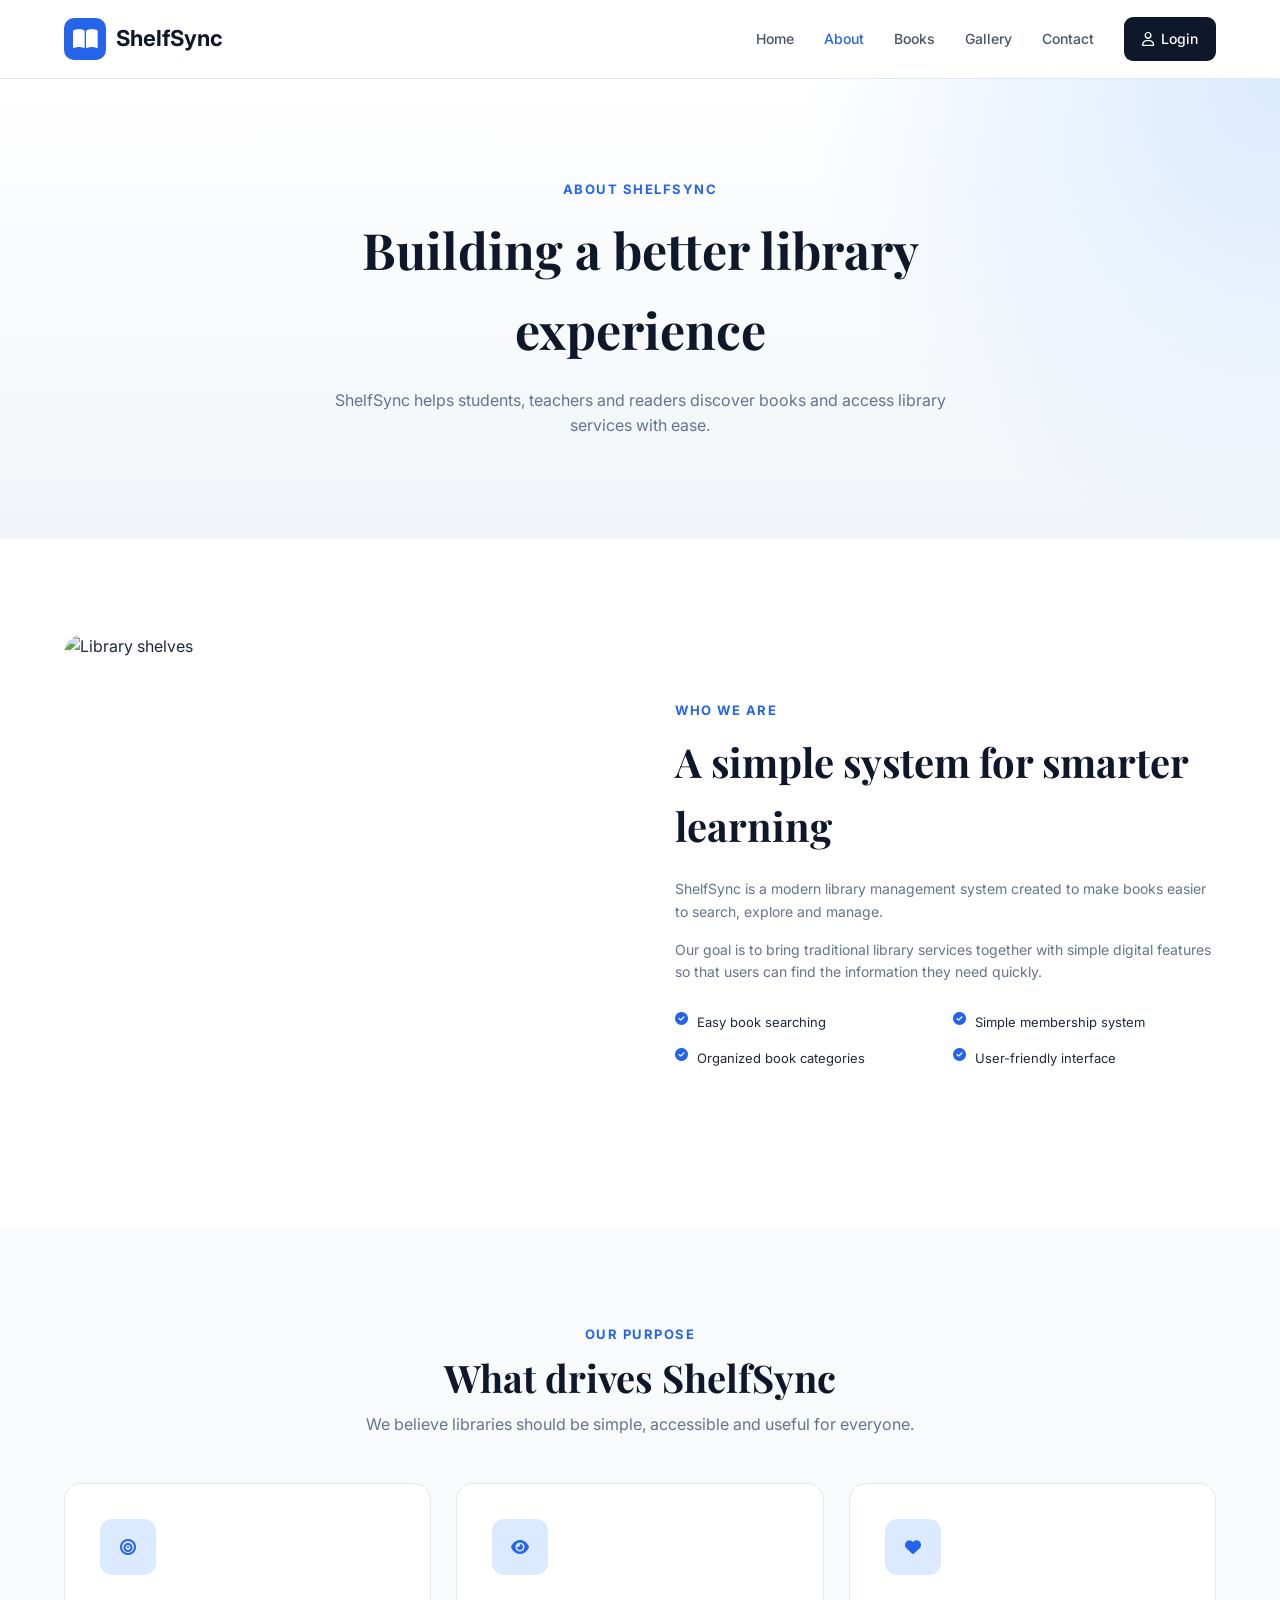
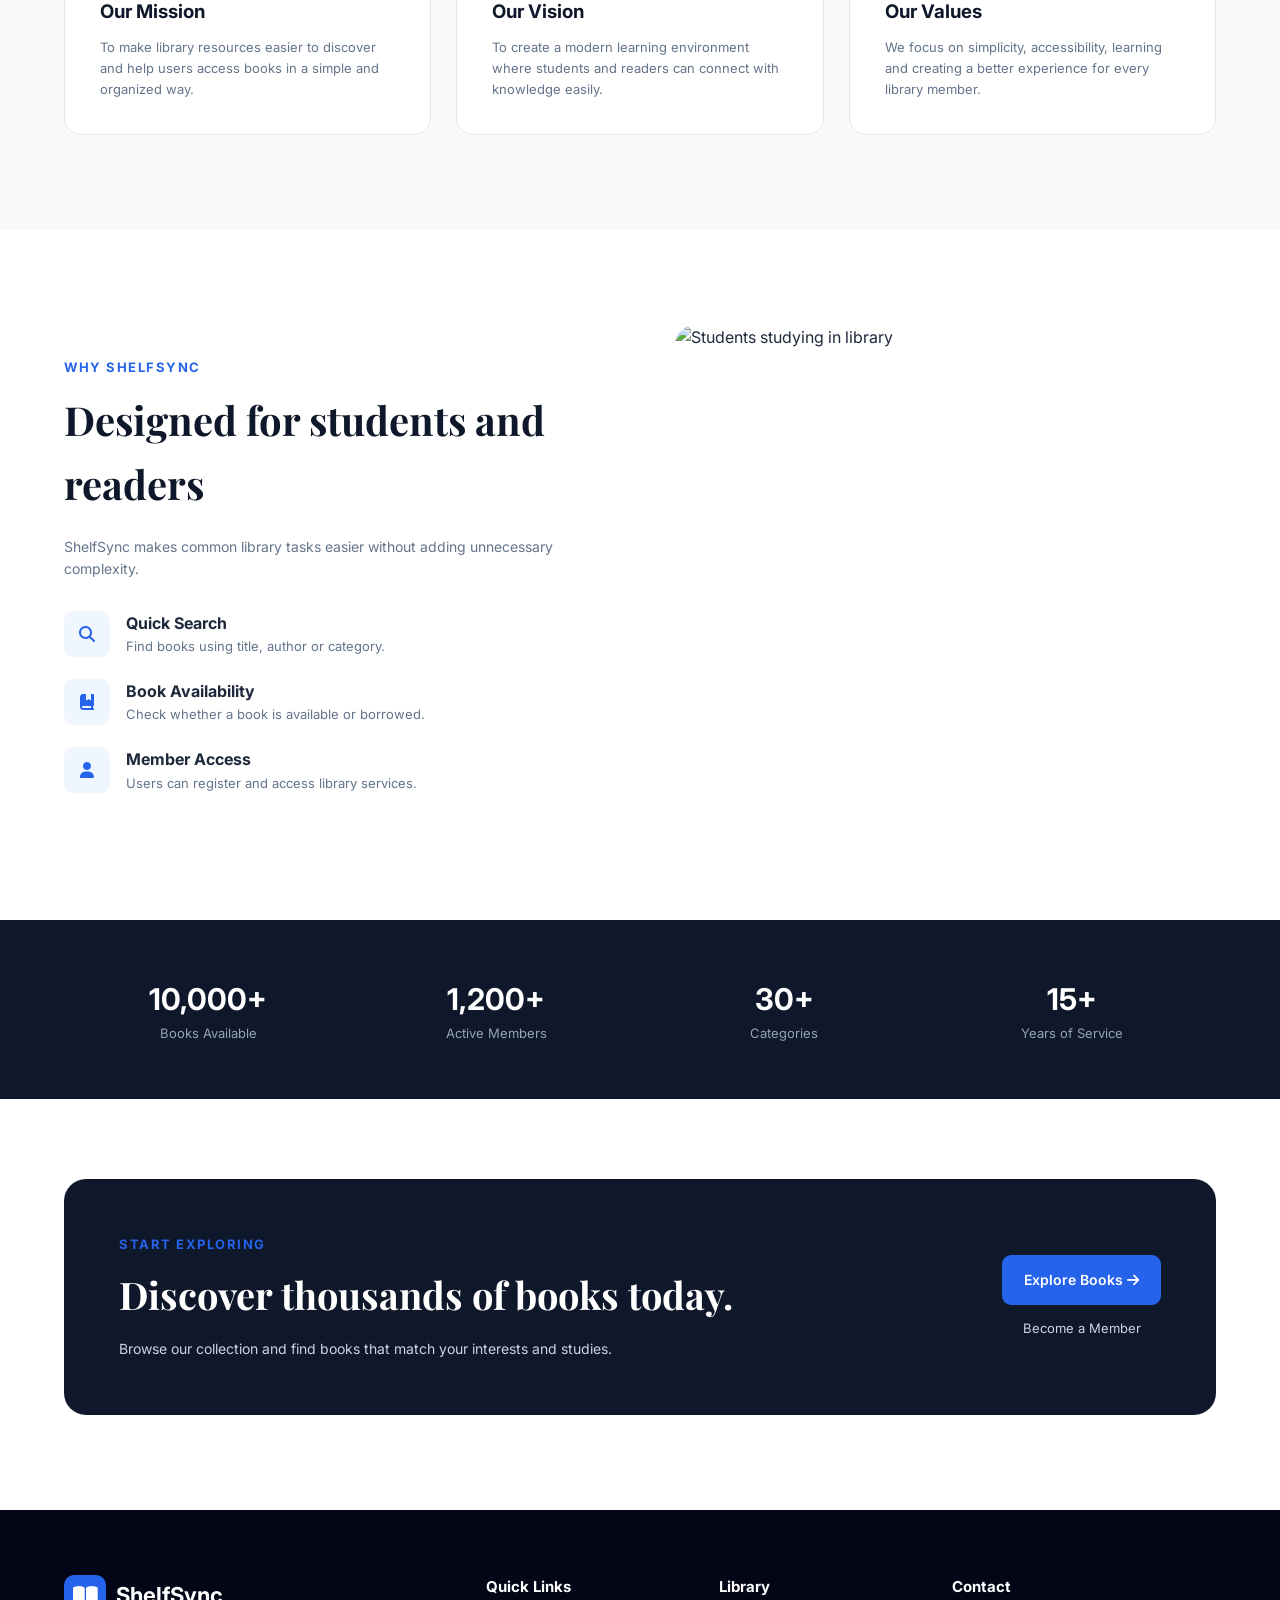
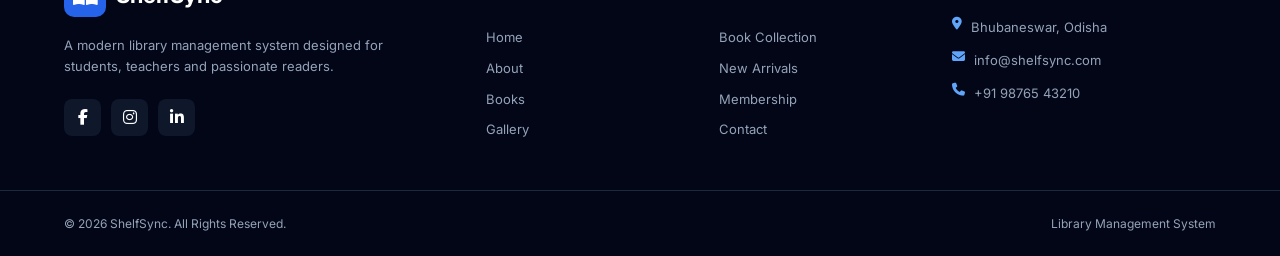
==== assets/html/about.html @ f4a6bcfa "Complete ShelfSync Library Management System" ====
<!DOCTYPE html>
<html lang="en">

<head>
    <meta charset="UTF-8">
    <meta name="viewport" content="width=device-width, initial-scale=1.0">

    <meta name="description"
        content="Learn more about ShelfSync, our mission, library services and how we make reading easier.">

    <title>About | ShelfSync</title>

    <link rel="preconnect" href="https://fonts.googleapis.com">
    <link rel="preconnect" href="https://fonts.gstatic.com" crossorigin>

    <link
        href="https://fonts.googleapis.com/css2?family=Inter:wght@400;500;600;700&family=Playfair+Display:wght@600;700&display=swap"
        rel="stylesheet">

    <link
        rel="stylesheet"
        href="https://cdnjs.cloudflare.com/ajax/libs/font-awesome/6.5.2/css/all.min.css">

    <link rel="stylesheet" href="../css/style.css">
</head>

<body>

    <!-- Navbar -->
    <header class="header">

        <div class="container navbar">

            <a href="index.html" class="logo">

                <div class="logo-icon">
                    <i class="fa-solid fa-book-open"></i>
                </div>

                <span>ShelfSync</span>

            </a>

            <nav class="nav-links" id="navLinks">

                <a href="index.html">Home</a>
                <a href="about.html" class="active">About</a>
                <a href="books.html">Books</a>
                <a href="gallery.html">Gallery</a>
                <a href="contact.html">Contact</a>

                <a href="login.html" class="login-btn">
                    <i class="fa-regular fa-user"></i>
                    Login
                </a>

            </nav>

            <button class="menu-btn" id="menuBtn" aria-label="Open menu">
                <i class="fa-solid fa-bars"></i>
            </button>

        </div>

    </header>


    <main>

        <!-- Page heading -->
        <section class="page-banner">

            <div class="container">

                <p class="small-heading">
                    About ShelfSync
                </p>

                <h1>
                    Building a better library experience
                </h1>

                <p>
                    ShelfSync helps students, teachers and readers
                    discover books and access library services with ease.
                </p>

            </div>

        </section>


        <!-- About -->
        <section class="about-section section">

            <div class="container about-grid">

                <div class="about-image">

                    <img
                        src="https://images.unsplash.com/photo-1521587760476-6c12a4b040da?auto=format&fit=crop&w=1000&q=85"
                        alt="Library shelves">

                </div>


                <div class="about-content">

                    <p class="small-heading">
                        Who We Are
                    </p>

                    <h2>
                        A simple system for smarter learning
                    </h2>

                    <p>
                        ShelfSync is a modern library management system
                        created to make books easier to search, explore
                        and manage.
                    </p>

                    <p>
                        Our goal is to bring traditional library services
                        together with simple digital features so that users
                        can find the information they need quickly.
                    </p>


                    <div class="about-points">

                        <div>
                            <i class="fa-solid fa-circle-check"></i>

                            <span>
                                Easy book searching
                            </span>
                        </div>

                        <div>
                            <i class="fa-solid fa-circle-check"></i>

                            <span>
                                Simple membership system
                            </span>
                        </div>

                        <div>
                            <i class="fa-solid fa-circle-check"></i>

                            <span>
                                Organized book categories
                            </span>
                        </div>

                        <div>
                            <i class="fa-solid fa-circle-check"></i>

                            <span>
                                User-friendly interface
                            </span>
                        </div>

                    </div>

                </div>

            </div>

        </section>


        <!-- Mission and vision -->
        <section class="mission-section section">

            <div class="container">

                <div class="section-heading">

                    <p class="small-heading">
                        Our Purpose
                    </p>

                    <h2>
                        What drives ShelfSync
                    </h2>

                    <p>
                        We believe libraries should be simple,
                        accessible and useful for everyone.
                    </p>

                </div>


                <div class="mission-grid">

                    <div class="mission-card">

                        <div class="mission-icon">
                            <i class="fa-solid fa-bullseye"></i>
                        </div>

                        <h3>Our Mission</h3>

                        <p>
                            To make library resources easier to discover
                            and help users access books in a simple and
                            organized way.
                        </p>

                    </div>


                    <div class="mission-card">

                        <div class="mission-icon">
                            <i class="fa-solid fa-eye"></i>
                        </div>

                        <h3>Our Vision</h3>

                        <p>
                            To create a modern learning environment where
                            students and readers can connect with knowledge
                            easily.
                        </p>

                    </div>


                    <div class="mission-card">

                        <div class="mission-icon">
                            <i class="fa-solid fa-heart"></i>
                        </div>

                        <h3>Our Values</h3>

                        <p>
                            We focus on simplicity, accessibility,
                            learning and creating a better experience
                            for every library member.
                        </p>

                    </div>

                </div>

            </div>

        </section>


        <!-- Features -->
        <section class="about-features section">

            <div class="container about-feature-grid">

                <div class="feature-content">

                    <p class="small-heading">
                        Why ShelfSync
                    </p>

                    <h2>
                        Designed for students and readers
                    </h2>

                    <p>
                        ShelfSync makes common library tasks easier
                        without adding unnecessary complexity.
                    </p>


                    <div class="feature-list">

                        <div class="feature-item">

                            <div>
                                <i class="fa-solid fa-magnifying-glass"></i>
                            </div>

                            <section>

                                <h3>
                                    Quick Search
                                </h3>

                                <p>
                                    Find books using title, author or category.
                                </p>

                            </section>

                        </div>


                        <div class="feature-item">

                            <div>
                                <i class="fa-solid fa-book-bookmark"></i>
                            </div>

                            <section>

                                <h3>
                                    Book Availability
                                </h3>

                                <p>
                                    Check whether a book is available or borrowed.
                                </p>

                            </section>

                        </div>


                        <div class="feature-item">

                            <div>
                                <i class="fa-solid fa-user"></i>
                            </div>

                            <section>

                                <h3>
                                    Member Access
                                </h3>

                                <p>
                                    Users can register and access library services.
                                </p>

                            </section>

                        </div>

                    </div>

                </div>


                <div class="feature-image">

                    <img
                        src="https://images.unsplash.com/photo-1497633762265-9d179a990aa6?auto=format&fit=crop&w=1000&q=85"
                        alt="Students studying in library">

                </div>

            </div>

        </section>


        <!-- Stats -->
        <section class="about-stats">

            <div class="container about-stats-grid">

                <div>
                    <h3>10,000+</h3>
                    <p>Books Available</p>
                </div>

                <div>
                    <h3>1,200+</h3>
                    <p>Active Members</p>
                </div>

                <div>
                    <h3>30+</h3>
                    <p>Categories</p>
                </div>

                <div>
                    <h3>15+</h3>
                    <p>Years of Service</p>
                </div>

            </div>

        </section>


        <!-- CTA -->
        <section class="join-section">

            <div class="container">

                <div class="join-box">

                    <div class="join-content">

                        <p class="small-heading">
                            Start Exploring
                        </p>

                        <h2>
                            Discover thousands of books today.
                        </h2>

                        <p>
                            Browse our collection and find books
                            that match your interests and studies.
                        </p>

                    </div>


                    <div class="join-buttons">

                        <a href="books.html" class="join-btn">
                            Explore Books
                            <i class="fa-solid fa-arrow-right"></i>
                        </a>

                        <a href="login.html" class="join-link">
                            Become a Member
                        </a>

                    </div>

                </div>

            </div>

        </section>

    </main>


    <!-- Footer -->
    <footer class="footer">

        <div class="container footer-grid">

            <div class="footer-about">

                <a href="index.html" class="logo footer-logo">

                    <div class="logo-icon">
                        <i class="fa-solid fa-book-open"></i>
                    </div>

                    <span>ShelfSync</span>

                </a>

                <p>
                    A modern library management system designed
                    for students, teachers and passionate readers.
                </p>

                <div class="social-links">

                    <a href="#" aria-label="Facebook">
                        <i class="fa-brands fa-facebook-f"></i>
                    </a>

                    <a href="#" aria-label="Instagram">
                        <i class="fa-brands fa-instagram"></i>
                    </a>

                    <a href="#" aria-label="LinkedIn">
                        <i class="fa-brands fa-linkedin-in"></i>
                    </a>

                </div>

            </div>


            <div class="footer-links">

                <h3>Quick Links</h3>

                <a href="index.html">Home</a>
                <a href="about.html">About</a>
                <a href="books.html">Books</a>
                <a href="gallery.html">Gallery</a>

            </div>


            <div class="footer-links">

                <h3>Library</h3>

                <a href="books.html">Book Collection</a>
                <a href="books.html">New Arrivals</a>
                <a href="login.html">Membership</a>
                <a href="contact.html">Contact</a>

            </div>


            <div class="footer-contact">

                <h3>Contact</h3>

                <p>
                    <i class="fa-solid fa-location-dot"></i>
                    Bhubaneswar, Odisha
                </p>

                <p>
                    <i class="fa-solid fa-envelope"></i>
                    info@shelfsync.com
                </p>

                <p>
                    <i class="fa-solid fa-phone"></i>
                    +91 98765 43210
                </p>

            </div>

        </div>


        <div class="footer-bottom">

            <div class="container footer-bottom-content">

                <p>
                    © <span id="currentYear"></span>
                    ShelfSync. All Rights Reserved.
                </p>

                <p>
                    Library Management System
                </p>

            </div>

        </div>

    </footer>


    <script src="../js/script.js"></script>

</body>

</html>
---- assets/css/style.css ----
* {
    margin: 0;
    padding: 0;
    box-sizing: border-box;
}

html {
    scroll-behavior: smooth;
}

body {
    font-family: "Inter", sans-serif;
    background: #f8fafc;
    color: #1e293b;
    line-height: 1.6;
}

a {
    text-decoration: none;
    color: inherit;
}

img {
    width: 100%;
    display: block;
}

button,
input,
select,
textarea {
    font-family: inherit;
}

button {
    cursor: pointer;
}

.container {
    width: 90%;
    max-width: 1200px;
    margin: auto;
}

.section {
    padding: 95px 0;
}

.small-heading {
    color: #2563eb;
    font-size: 13px;
    font-weight: 700;
    text-transform: uppercase;
    letter-spacing: 1.5px;
    margin-bottom: 10px;
}


/* Navbar */
.header {
    position: sticky;
    top: 0;
    width: 100%;
    z-index: 1000;
    background: white;
    border-bottom: 1px solid #e2e8f0;
}

.navbar {
    height: 78px;
    display: flex;
    align-items: center;
    justify-content: space-between;
}

.logo {
    display: flex;
    align-items: center;
    gap: 10px;
    font-size: 22px;
    font-weight: 700;
    color: #0f172a;
}

.logo-icon {
    width: 42px;
    height: 42px;
    display: flex;
    align-items: center;
    justify-content: center;
    background: #2563eb;
    color: white;
    border-radius: 10px;
}

.nav-links {
    display: flex;
    align-items: center;
    gap: 30px;
}

.nav-links a {
    font-size: 14px;
    font-weight: 500;
    color: #475569;
    position: relative;
    transition: 0.3s;
}

.nav-links a:not(.login-btn)::after {
    content: "";
    position: absolute;
    left: 0;
    bottom: -7px;
    width: 0;
    height: 2px;
    background: #2563eb;
    transition: 0.3s;
}

.nav-links a:hover,
.nav-links .active {
    color: #2563eb;
}

.nav-links a:hover::after,
.nav-links .active::after {
    width: 100%;
}

.login-btn {
    background: #0f172a;
    color: white !important;
    padding: 11px 18px;
    border-radius: 9px;
    display: flex;
    align-items: center;
    gap: 7px;
}

.login-btn:hover {
    background: #2563eb;
}

.menu-btn {
    border: none;
    background: none;
    font-size: 24px;
    color: #0f172a;
    display: none;
}


/* Home */
.hero {
    min-height: 680px;
    display: flex;
    align-items: center;
    padding: 80px 0 110px;
    background:
        radial-gradient(circle at top right, #dbeafe 0%, transparent 35%),
        linear-gradient(180deg, #ffffff, #f8fafc);
}

.hero-content {
    display: grid;
    grid-template-columns: 1.05fr 0.95fr;
    align-items: center;
    gap: 80px;
}

.hero-label {
    display: inline-flex;
    align-items: center;
    gap: 9px;
    padding: 8px 13px;
    margin-bottom: 22px;
    border-radius: 50px;
    background: #eff6ff;
    color: #1d4ed8;
    font-size: 13px;
    font-weight: 600;
}

.hero-label span {
    width: 8px;
    height: 8px;
    background: #2563eb;
    border-radius: 50%;
}

.hero-text h1 {
    font-family: "Playfair Display", serif;
    font-size: 59px;
    line-height: 1.08;
    color: #0f172a;
    margin-bottom: 24px;
}

.hero-text h1 span {
    display: block;
    color: #2563eb;
}

.hero-description {
    max-width: 570px;
    font-size: 16px;
    color: #64748b;
    margin-bottom: 32px;
}

.hero-buttons {
    display: flex;
    gap: 14px;
    margin-bottom: 42px;
}

.primary-btn,
.secondary-btn {
    display: inline-flex;
    align-items: center;
    justify-content: center;
    gap: 9px;
    padding: 14px 23px;
    border-radius: 9px;
    font-size: 14px;
    font-weight: 600;
    transition: 0.3s;
}

.primary-btn {
    background: #2563eb;
    color: white;
}

.primary-btn:hover {
    background: #1d4ed8;
    transform: translateY(-2px);
}

.secondary-btn {
    background: white;
    border: 1px solid #cbd5e1;
    color: #334155;
}

.secondary-btn:hover {
    color: #2563eb;
    border-color: #2563eb;
}

.hero-info {
    display: flex;
    gap: 35px;
}

.hero-info div {
    display: flex;
    flex-direction: column;
}

.hero-info strong {
    color: #0f172a;
    font-size: 20px;
}

.hero-info span {
    color: #94a3b8;
    font-size: 12px;
}

.hero-visual {
    position: relative;
}

.hero-image {
    border-radius: 24px;
    overflow: hidden;
    position: relative;
    box-shadow: 0 30px 60px rgba(15, 23, 42, 0.18);
}

.hero-image img {
    height: 500px;
    object-fit: cover;
}

.image-overlay {
    position: absolute;
    inset: 0;
    background: linear-gradient(
        to top,
        rgba(15, 23, 42, 0.25),
        transparent
    );
}

.floating-card {
    position: absolute;
    background: white;
    padding: 14px 18px;
    border-radius: 13px;
    box-shadow: 0 12px 30px rgba(15, 23, 42, 0.15);
    display: flex;
    align-items: center;
    gap: 12px;
    animation: floatCard 4s ease-in-out infinite;
}

.floating-card strong {
    display: block;
    color: #0f172a;
    font-size: 13px;
}

.floating-card span {
    color: #64748b;
    font-size: 11px;
}

.floating-icon {
    width: 39px;
    height: 39px;
    border-radius: 9px;
    display: flex;
    align-items: center;
    justify-content: center;
    background: #dbeafe;
    color: #2563eb;
}

.card-one {
    left: -45px;
    bottom: 48px;
}

.card-two {
    right: -35px;
    top: 55px;
}

.card-two > i {
    font-size: 28px;
    color: #22c55e;
}

@keyframes floatCard {
    0%,
    100% {
        transform: translateY(0);
    }

    50% {
        transform: translateY(-8px);
    }
}


/* Home search */
.search-section {
    margin-top: -50px;
    position: relative;
    z-index: 10;
}

.search-box {
    background: white;
    border: 1px solid #e2e8f0;
    border-radius: 17px;
    padding: 27px 30px;
    display: flex;
    justify-content: space-between;
    align-items: center;
    gap: 30px;
    box-shadow: 0 16px 40px rgba(15, 23, 42, 0.08);
}

.search-text {
    display: flex;
    align-items: center;
    gap: 15px;
}

.search-icon-box {
    width: 49px;
    height: 49px;
    border-radius: 11px;
    background: #eff6ff;
    color: #2563eb;
    display: flex;
    align-items: center;
    justify-content: center;
}

.search-text h2 {
    font-size: 18px;
    color: #0f172a;
}

.search-text p {
    color: #94a3b8;
    font-size: 13px;
}

.search-bar {
    width: 48%;
    height: 50px;
    display: flex;
    border: 1px solid #cbd5e1;
    border-radius: 9px;
    overflow: hidden;
}

.search-bar input {
    flex: 1;
    border: none;
    outline: none;
    padding: 0 16px;
}

.search-bar button {
    border: none;
    padding: 0 24px;
    background: #2563eb;
    color: white;
    font-weight: 600;
}

.search-bar button:hover {
    background: #1d4ed8;
}


/* Common headings */
.section-top {
    display: flex;
    justify-content: space-between;
    align-items: end;
    gap: 30px;
    margin-bottom: 45px;
}

.section-top h2,
.section-heading h2 {
    font-family: "Playfair Display", serif;
    font-size: 38px;
    color: #0f172a;
    line-height: 1.2;
}

.section-description {
    max-width: 450px;
    color: #64748b;
    font-size: 14px;
}

.section-heading {
    text-align: center;
    max-width: 650px;
    margin: 0 auto 45px;
}

.section-heading > p:last-child {
    color: #64748b;
    margin-top: 12px;
}

.section-link {
    color: #2563eb;
    font-size: 14px;
    font-weight: 600;
}


/* Categories */
.categories {
    background: white;
}

.category-grid {
    display: grid;
    grid-template-columns: repeat(4, 1fr);
    gap: 22px;
}

.category-card {
    background: #f8fafc;
    border: 1px solid #e2e8f0;
    border-radius: 16px;
    padding: 28px;
    transition: 0.3s;
}

.category-card:hover {
    transform: translateY(-7px);
    background: white;
    border-color: #bfdbfe;
}

.category-icon {
    width: 51px;
    height: 51px;
    border-radius: 11px;
    background: #dbeafe;
    color: #2563eb;
    display: flex;
    align-items: center;
    justify-content: center;
    font-size: 20px;
    margin-bottom: 21px;
}

.category-count {
    font-size: 11px;
    color: #94a3b8;
    text-transform: uppercase;
}

.category-card h3 {
    color: #0f172a;
    margin: 8px 0 10px;
}

.category-card p {
    color: #64748b;
    font-size: 13px;
    margin-bottom: 21px;
}

.category-card a {
    color: #2563eb;
    font-size: 13px;
    font-weight: 600;
}


/* Featured books */
.featured-books {
    background: #f8fafc;
}

.book-grid {
    display: grid;
    grid-template-columns: repeat(4, 1fr);
    gap: 24px;
}

.book-card {
    background: white;
    border-radius: 16px;
    overflow: hidden;
    border: 1px solid #e2e8f0;
    transition: 0.3s;
}

.book-card:hover {
    transform: translateY(-7px);
}

.book-image {
    height: 285px;
    position: relative;
    overflow: hidden;
}

.book-image img {
    height: 100%;
    object-fit: cover;
}

.available,
.borrowed {
    position: absolute;
    top: 14px;
    right: 14px;
    padding: 6px 11px;
    border-radius: 50px;
    font-size: 10px;
    font-weight: 700;
}

.available {
    background: #dcfce7;
    color: #15803d;
}

.borrowed {
    background: #fee2e2;
    color: #b91c1c;
}

.book-details {
    padding: 21px;
}

.book-top {
    display: flex;
    justify-content: space-between;
    margin-bottom: 9px;
}

.book-top > span {
    color: #2563eb;
    font-size: 11px;
    font-weight: 700;
}

.book-top div {
    color: #64748b;
    font-size: 12px;
}

.book-top i {
    color: #f59e0b;
}

.book-details h3 {
    color: #0f172a;
    font-size: 17px;
    margin-bottom: 5px;
}

.author {
    color: #94a3b8;
    font-size: 12px;
    margin-bottom: 17px;
}

.book-details a {
    color: #2563eb;
    font-size: 13px;
    font-weight: 600;
}


/* Services */
.services {
    background: white;
}

.service-grid {
    display: grid;
    grid-template-columns: repeat(3, 1fr);
    gap: 25px;
}

.service-card {
    position: relative;
    background: #f8fafc;
    border: 1px solid #e2e8f0;
    border-radius: 17px;
    padding: 35px 30px;
    transition: 0.3s;
}

.service-card:hover {
    transform: translateY(-6px);
}

.service-number {
    position: absolute;
    right: 24px;
    top: 22px;
    font-size: 36px;
    font-weight: 700;
    color: #e2e8f0;
}

.service-icon {
    width: 55px;
    height: 55px;
    background: #dbeafe;
    color: #2563eb;
    border-radius: 12px;
    display: flex;
    align-items: center;
    justify-content: center;
    font-size: 21px;
    margin-bottom: 22px;
}

.service-card h3 {
    color: #0f172a;
    margin-bottom: 10px;
}

.service-card p {
    color: #64748b;
    font-size: 13px;
}


/* Page banner */
.page-banner {
    background:
        radial-gradient(circle at top right, #dbeafe, transparent 35%),
        linear-gradient(180deg, #ffffff, #f1f5f9);
    padding: 100px 0;
    text-align: center;
}

.page-banner .container {
    max-width: 800px;
}

.page-banner h1 {
    font-family: "Playfair Display", serif;
    font-size: 50px;
    color: #0f172a;
    margin-bottom: 18px;
}

.page-banner .container > p:last-child {
    max-width: 650px;
    margin: auto;
    color: #64748b;
}


/* About */
.about-section {
    background: white;
}

.about-grid,
.about-feature-grid {
    display: grid;
    grid-template-columns: 1fr 1fr;
    gap: 70px;
    align-items: center;
}

.about-image img,
.feature-image img {
    height: 500px;
    object-fit: cover;
    border-radius: 20px;
}

.about-content h2,
.feature-content h2 {
    font-family: "Playfair Display", serif;
    font-size: 40px;
    color: #0f172a;
    margin-bottom: 20px;
}

.about-content > p:not(.small-heading),
.feature-content > p:not(.small-heading) {
    color: #64748b;
    font-size: 14px;
    margin-bottom: 16px;
}

.about-points {
    display: grid;
    grid-template-columns: repeat(2, 1fr);
    gap: 15px;
    margin-top: 28px;
}

.about-points div {
    display: flex;
    gap: 9px;
    font-size: 13px;
}

.about-points i {
    color: #2563eb;
}

.mission-section {
    background: #f8fafc;
}

.mission-grid {
    display: grid;
    grid-template-columns: repeat(3, 1fr);
    gap: 25px;
}

.mission-card {
    background: white;
    padding: 35px;
    border: 1px solid #e2e8f0;
    border-radius: 17px;
}

.mission-icon {
    width: 56px;
    height: 56px;
    background: #dbeafe;
    color: #2563eb;
    display: flex;
    align-items: center;
    justify-content: center;
    border-radius: 12px;
    margin-bottom: 22px;
}

.mission-card h3 {
    color: #0f172a;
    margin-bottom: 10px;
}

.mission-card p {
    color: #64748b;
    font-size: 13px;
}

.about-features {
    background: white;
}

.feature-list {
    display: flex;
    flex-direction: column;
    gap: 22px;
    margin-top: 30px;
}

.feature-item {
    display: flex;
    gap: 16px;
}

.feature-item > div {
    min-width: 46px;
    height: 46px;
    background: #eff6ff;
    color: #2563eb;
    display: flex;
    align-items: center;
    justify-content: center;
    border-radius: 10px;
}

.feature-item h3 {
    font-size: 16px;
}

.feature-item p {
    color: #64748b;
    font-size: 13px;
}

.about-stats {
    background: #0f172a;
    padding: 55px 0;
}

.about-stats-grid {
    display: grid;
    grid-template-columns: repeat(4, 1fr);
}

.about-stats-grid div {
    text-align: center;
}

.about-stats h3 {
    color: white;
    font-size: 30px;
}

.about-stats p {
    color: #94a3b8;
    font-size: 13px;
}


/* Books page */
.books-search {
    background: white;
    padding: 45px 0;
}

.books-search-box {
    max-width: 950px;
    margin: auto;
    padding: 18px;
    background: #f8fafc;
    border: 1px solid #e2e8f0;
    border-radius: 15px;
    display: grid;
    grid-template-columns: 1fr 220px 120px;
    gap: 12px;
}

.books-search-input {
    height: 50px;
    background: white;
    border: 1px solid #cbd5e1;
    border-radius: 9px;
    display: flex;
    align-items: center;
    padding: 0 16px;
}

.books-search-input i {
    margin-right: 10px;
    color: #94a3b8;
}

.books-search-input input {
    width: 100%;
    border: none;
    outline: none;
}

.books-search-box select {
    border: 1px solid #cbd5e1;
    border-radius: 9px;
    padding: 0 14px;
    background: white;
}

.books-search-box > button {
    border: none;
    background: #2563eb;
    color: white;
    border-radius: 9px;
}

.book-collection {
    background: #f8fafc;
}

.book-filter {
    display: flex;
    flex-wrap: wrap;
    gap: 10px;
    margin-bottom: 35px;
}

.filter-btn {
    border: 1px solid #cbd5e1;
    background: white;
    padding: 9px 17px;
    border-radius: 50px;
}

.filter-btn:hover,
.filter-btn.active {
    background: #2563eb;
    color: white;
}

.library-book-grid {
    display: grid;
    grid-template-columns: repeat(4, 1fr);
    gap: 24px;
}

.library-book-card {
    background: white;
    border: 1px solid #e2e8f0;
    border-radius: 16px;
    overflow: hidden;
}

.library-book-image {
    height: 270px;
    position: relative;
}

.library-book-image img {
    height: 100%;
    object-fit: cover;
}

.library-book-info {
    padding: 21px;
}

.book-category {
    color: #2563eb;
    font-size: 11px;
    font-weight: 700;
}

.library-book-info h3 {
    margin: 7px 0;
}

.library-author {
    color: #94a3b8;
    font-size: 12px;
}

.book-meta {
    display: flex;
    justify-content: space-between;
    margin: 15px 0;
}

.book-meta span {
    font-size: 11px;
    color: #64748b;
}

.borrow-btn {
    width: 100%;
    padding: 11px;
    border: none;
    border-radius: 8px;
    background: #0f172a;
    color: white;
}

.borrow-btn:hover {
    background: #2563eb;
}

.unavailable-btn {
    background: #e2e8f0;
    color: #94a3b8;
}

.no-books {
    display: none;
    text-align: center;
    padding: 60px;
}


/* Library services */
.library-services {
    background: white;
}

.library-service-grid {
    display: grid;
    grid-template-columns: repeat(4, 1fr);
    gap: 22px;
}

.library-service-card {
    background: #f8fafc;
    border: 1px solid #e2e8f0;
    padding: 30px 25px;
    border-radius: 16px;
}

.library-service-card > div {
    width: 50px;
    height: 50px;
    background: #dbeafe;
    color: #2563eb;
    display: flex;
    align-items: center;
    justify-content: center;
    border-radius: 11px;
    margin-bottom: 18px;
}

.library-service-card p {
    color: #64748b;
    font-size: 13px;
}


/* Gallery */
.gallery-intro {
    background: white;
}

.gallery-intro-grid {
    display: grid;
    grid-template-columns: 1fr 1fr;
    gap: 60px;
    align-items: center;
}

.gallery-intro-content h2 {
    font-family: "Playfair Display", serif;
    font-size: 40px;
    margin-bottom: 20px;
}

.gallery-intro-content > p:not(.small-heading) {
    color: #64748b;
    font-size: 14px;
    margin-bottom: 16px;
}

.gallery-intro-image {
    position: relative;
    overflow: hidden;
    border-radius: 20px;
    box-shadow: 0 18px 40px rgba(15, 23, 42, 0.12);
}

.gallery-intro-image img {
    width: 100%;
    height: 420px;
    object-fit: cover;
    object-position: center;
}

.gallery-image-label {
    position: absolute;
    left: 20px;
    bottom: 20px;
    background: rgba(255, 255, 255, 0.94);
    padding: 14px 16px;
    border-radius: 12px;
    display: flex;
    align-items: center;
    gap: 12px;
    box-shadow: 0 8px 25px rgba(15, 23, 42, 0.12);
}

.gallery-image-label > i {
    color: #2563eb;
    font-size: 20px;
}

.gallery-image-label strong {
    display: block;
    color: #0f172a;
    font-size: 13px;
}

.gallery-image-label span {
    color: #64748b;
    font-size: 11px;
}

.gallery-section {
    background: #f8fafc;
}

.gallery-filter {
    display: flex;
    justify-content: center;
    flex-wrap: wrap;
    gap: 10px;
    margin-bottom: 35px;
}

.gallery-filter-btn {
    border: 1px solid #cbd5e1;
    background: white;
    color: #475569;
    padding: 9px 18px;
    border-radius: 50px;
    font-size: 13px;
    font-weight: 600;
    transition: 0.3s;
}

.gallery-filter-btn.active,
.gallery-filter-btn:hover {
    background: #2563eb;
    border-color: #2563eb;
    color: white;
}

.gallery-grid {
    display: grid;
    grid-template-columns: repeat(3, 1fr);
    gap: 22px;
}

.gallery-item,
.gallery-item.large {
    position: relative;
    height: 270px;
    grid-column: span 1;
    overflow: hidden;
    border-radius: 16px;
    background: #e2e8f0;
    box-shadow: 0 8px 24px rgba(15, 23, 42, 0.08);
}

.gallery-item img {
    width: 100%;
    height: 100%;
    object-fit: cover;
    object-position: center;
    transition: transform 0.4s ease;
}

.gallery-item:hover img {
    transform: scale(1.05);
}

.gallery-item::after {
    content: "";
    position: absolute;
    inset: 0;
    background: linear-gradient(
        to top,
        rgba(15, 23, 42, 0.72) 0%,
        rgba(15, 23, 42, 0.12) 50%,
        transparent 75%
    );
    pointer-events: none;
}

.gallery-item figcaption {
    position: absolute;
    left: 20px;
    right: 20px;
    bottom: 18px;
    z-index: 2;
    color: white;
    background: transparent;
    padding: 0;
}

.gallery-item figcaption span {
    display: block;
    font-size: 10px;
    font-weight: 700;
    text-transform: uppercase;
    letter-spacing: 1px;
    margin-bottom: 4px;
    color: #dbeafe;
}

.gallery-item figcaption h3 {
    font-size: 18px;
    line-height: 1.25;
}

.highlight-grid {
    display: grid;
    grid-template-columns: repeat(4, 1fr);
    gap: 22px;
}

.highlight-card {
    background: #f8fafc;
    border: 1px solid #e2e8f0;
    border-radius: 16px;
    padding: 30px 25px;
}

.highlight-icon {
    width: 50px;
    height: 50px;
    background: #dbeafe;
    color: #2563eb;
    display: flex;
    align-items: center;
    justify-content: center;
    border-radius: 11px;
    margin-bottom: 18px;
}

.highlight-card p {
    color: #64748b;
    font-size: 13px;
}


/* Login */
.account-section {
    background: #f8fafc;
}

.account-wrapper {
    display: grid;
    grid-template-columns: 1fr 1fr;
    gap: 70px;
    align-items: center;
}

.account-info h2 {
    font-family: "Playfair Display", serif;
    font-size: 40px;
    margin-bottom: 18px;
}

.account-info > p:not(.small-heading) {
    color: #64748b;
    font-size: 14px;
}

.account-benefits {
    margin-top: 28px;
    display: flex;
    flex-direction: column;
    gap: 14px;
}

.account-benefits div {
    display: flex;
    gap: 10px;
    align-items: center;
}

.account-benefits i {
    color: #2563eb;
}

.form-card {
    background: white;
    border: 1px solid #e2e8f0;
    border-radius: 18px;
    padding: 30px;
}

.form-tabs {
    display: grid;
    grid-template-columns: 1fr 1fr;
    background: #f1f5f9;
    padding: 5px;
    border-radius: 9px;
    margin-bottom: 30px;
}

.tab-btn {
    border: none;
    background: transparent;
    padding: 11px;
}

.tab-btn.active {
    background: white;
    color: #2563eb;
    border-radius: 7px;
}

.account-form h3 {
    font-size: 24px;
}

.account-form > p {
    color: #64748b;
    font-size: 13px;
    margin-bottom: 25px;
}

.form-group {
    margin-bottom: 18px;
}

.form-group label {
    display: block;
    margin-bottom: 7px;
    font-size: 13px;
    font-weight: 600;
}

.form-group input,
.form-group textarea {
    width: 100%;
    border: 1px solid #cbd5e1;
    border-radius: 8px;
    padding: 12px 14px;
    outline: none;
}

.form-group input {
    height: 48px;
}

.form-group input:focus,
.form-group textarea:focus {
    border-color: #2563eb;
}

.error-message {
    display: block;
    color: #dc2626;
    font-size: 11px;
    margin-top: 5px;
    min-height: 16px;
}

.form-submit-btn {
    width: 100%;
    border: none;
    background: #2563eb;
    color: white;
    padding: 13px;
    border-radius: 8px;
    font-weight: 600;
}

.form-submit-btn:hover {
    background: #1d4ed8;
}

.hidden-form {
    display: none;
}


/* Contact */
.contact-section {
    background: white;
}

.contact-grid {
    display: grid;
    grid-template-columns: 1fr 1fr;
    gap: 70px;
    align-items: start;
}

.contact-info-box h2,
.contact-form-box h2 {
    font-family: "Playfair Display", serif;
    font-size: 36px;
    color: #0f172a;
    margin-bottom: 15px;
}

.contact-text,
.contact-form-box > p {
    color: #64748b;
    font-size: 14px;
    margin-bottom: 30px;
}

.contact-item {
    display: flex;
    gap: 15px;
    align-items: center;
    margin-bottom: 22px;
}

.contact-icon {
    min-width: 46px;
    height: 46px;
    border-radius: 10px;
    background: #dbeafe;
    color: #2563eb;
    display: flex;
    align-items: center;
    justify-content: center;
}

.contact-item h3 {
    font-size: 15px;
    color: #0f172a;
}

.contact-item p {
    color: #64748b;
    font-size: 13px;
}

.contact-form-box {
    background: #f8fafc;
    border: 1px solid #e2e8f0;
    padding: 35px;
    border-radius: 18px;
}

.contact-form-box textarea {
    resize: vertical;
    min-height: 130px;
}

.contact-extra {
    background: #f8fafc;
}

.contact-extra-grid {
    display: grid;
    grid-template-columns: repeat(3, 1fr);
    gap: 24px;
}

.contact-extra-card {
    background: white;
    border: 1px solid #e2e8f0;
    border-radius: 16px;
    padding: 30px;
    text-align: center;
}

.contact-extra-card i {
    font-size: 24px;
    color: #2563eb;
    margin-bottom: 15px;
}

.contact-extra-card h3 {
    color: #0f172a;
    margin-bottom: 6px;
}

.contact-extra-card p {
    color: #64748b;
    font-size: 13px;
}


/* CTA */
.join-section {
    padding: 80px 0 95px;
    background: white;
}

.join-box {
    background: #0f172a;
    color: white;
    border-radius: 22px;
    padding: 55px;
    display: flex;
    align-items: center;
    justify-content: space-between;
    gap: 40px;
}

.join-content {
    max-width: 650px;
}

.join-content h2 {
    font-family: "Playfair Display", serif;
    font-size: 38px;
    margin-bottom: 12px;
}

.join-content > p:last-child {
    color: #cbd5e1;
    font-size: 14px;
}

.join-buttons {
    display: flex;
    flex-direction: column;
    align-items: center;
    gap: 13px;
}

.join-btn {
    background: #2563eb;
    color: white;
    padding: 14px 22px;
    border-radius: 9px;
    font-size: 14px;
    font-weight: 600;
}

.join-btn:hover {
    background: #3b82f6;
}

.join-link {
    color: #cbd5e1;
    font-size: 13px;
}


/* Footer */
.footer {
    background: #020617;
    color: #94a3b8;
    padding-top: 65px;
}

.footer-grid {
    display: grid;
    grid-template-columns: 2fr 1fr 1fr 1.4fr;
    gap: 45px;
    padding-bottom: 50px;
}

.footer-logo {
    color: white;
    margin-bottom: 18px;
}

.footer-about p {
    max-width: 320px;
    font-size: 13px;
}

.social-links {
    display: flex;
    gap: 10px;
    margin-top: 22px;
}

.social-links a {
    width: 37px;
    height: 37px;
    background: #0f172a;
    color: white;
    border-radius: 8px;
    display: flex;
    align-items: center;
    justify-content: center;
}

.social-links a:hover {
    background: #2563eb;
}

.footer h3 {
    color: white;
    font-size: 15px;
    margin-bottom: 18px;
}

.footer-links {
    display: flex;
    flex-direction: column;
    gap: 10px;
}

.footer-links a {
    font-size: 13px;
}

.footer-links a:hover {
    color: white;
}

.footer-contact p {
    display: flex;
    gap: 9px;
    margin-bottom: 12px;
    font-size: 13px;
}

.footer-contact i {
    color: #60a5fa;
}

.footer-bottom {
    border-top: 1px solid #1e293b;
}

.footer-bottom-content {
    min-height: 65px;
    display: flex;
    justify-content: space-between;
    align-items: center;
}

.footer-bottom p {
    font-size: 12px;
}


/* Tablet */
@media (max-width: 1000px) {

    .category-grid,
    .book-grid,
    .library-book-grid,
    .library-service-grid,
    .highlight-grid,
    .gallery-grid {
        grid-template-columns: repeat(2, 1fr);
    }

    .footer-grid {
        grid-template-columns: repeat(2, 1fr);
    }
}


/* Mobile */
@media (max-width: 768px) {

    .section {
        padding: 70px 0;
    }

    .navbar {
        height: 70px;
    }

    .menu-btn {
        display: block;
    }

    .nav-links {
        position: absolute;
        top: 70px;
        left: 0;
        width: 100%;
        background: white;
        flex-direction: column;
        align-items: flex-start;
        gap: 0;
        padding: 15px 5%;
        display: none;
    }

    .nav-links.show {
        display: flex;
    }

    .nav-links a {
        width: 100%;
        padding: 13px 0;
    }

    .nav-links a::after {
        display: none;
    }

    .hero-content,
    .about-grid,
    .about-feature-grid,
    .gallery-intro-grid,
    .account-wrapper,
    .contact-grid {
        grid-template-columns: 1fr;
    }

    .hero-text {
        text-align: center;
    }

    .hero-buttons,
    .hero-info {
        justify-content: center;
    }

    .search-box {
        flex-direction: column;
    }

    .search-bar {
        width: 100%;
    }

    .section-top {
        flex-direction: column;
        align-items: flex-start;
    }

    .service-grid,
    .mission-grid,
    .contact-extra-grid {
        grid-template-columns: 1fr;
    }

    .books-search-box {
        grid-template-columns: 1fr;
    }

    .books-search-box > button {
        height: 50px;
    }

    .gallery-grid {
        grid-template-columns: repeat(2, 1fr);
    }

    .gallery-item,
    .gallery-item.large {
        height: 240px;
        grid-column: span 1;
    }

    .gallery-intro-image img {
        height: 340px;
    }

    .join-box {
        flex-direction: column;
        align-items: flex-start;
    }
}


/* Small mobile */
@media (max-width: 520px) {

    .container {
        width: 92%;
    }

    .hero-text h1 {
        font-size: 37px;
    }

    .hero-buttons {
        flex-direction: column;
    }

    .hero-buttons a {
        width: 100%;
    }

    .hero-image img {
        height: 350px;
    }

    .floating-card {
        position: static;
        margin-top: 12px;
        animation: none;
    }

    .category-grid,
    .book-grid,
    .library-book-grid,
    .library-service-grid,
    .highlight-grid,
    .footer-grid {
        grid-template-columns: 1fr;
    }

    .page-banner {
        padding: 75px 0;
    }

    .page-banner h1 {
        font-size: 37px;
    }

    .gallery-grid {
        grid-template-columns: 1fr;
    }

    .gallery-item,
    .gallery-item.large {
        height: 230px;
        grid-column: span 1;
    }

    .gallery-intro-image img {
        height: 300px;
    }

    .contact-form-box {
        padding: 22px;
    }

    .contact-info-box h2,
    .contact-form-box h2 {
        font-size: 30px;
    }

    .join-box {
        padding: 38px 24px;
    }

    .footer-bottom-content {
        flex-direction: column;
        justify-content: center;
        gap: 5px;
        padding: 15px 0;
        text-align: center;
    }
}

/* Profile */
.profile-hero {
    background:
        radial-gradient(circle at top right, #dbeafe 0%, transparent 32%),
        linear-gradient(180deg, #ffffff, #f8fafc);
    padding: 75px 0;
    border-bottom: 1px solid #e2e8f0;
}

.profile-hero-content {
    display: flex;
    align-items: center;
    justify-content: space-between;
    gap: 35px;
}

.profile-hero-content > div {
    max-width: 760px;
}

.profile-hero h1 {
    font-family: "Playfair Display", serif;
    font-size: 46px;
    line-height: 1.15;
    color: #0f172a;
    margin-bottom: 14px;
}

.profile-hero h1 span {
    color: #2563eb;
}

.profile-hero-content > div > p:last-child {
    color: #64748b;
    font-size: 14px;
    max-width: 650px;
}

.profile-section {
    background: #f8fafc;
}

.profile-layout {
    display: grid;
    grid-template-columns: 300px 1fr;
    gap: 30px;
    align-items: start;
}

.profile-sidebar {
    background: white;
    border: 1px solid #e2e8f0;
    border-radius: 18px;
    padding: 28px;
    position: sticky;
    top: 105px;
}

.profile-user-card {
    text-align: center;
    padding-bottom: 25px;
    border-bottom: 1px solid #e2e8f0;
}

.profile-avatar {
    width: 92px;
    height: 92px;
    margin: 0 auto 17px;
    border-radius: 50%;
    background: #dbeafe;
    color: #2563eb;
    display: flex;
    align-items: center;
    justify-content: center;
    font-size: 34px;
    border: 5px solid #eff6ff;
}

.profile-user-card h2 {
    color: #0f172a;
    font-size: 21px;
    margin-bottom: 4px;
}

.profile-user-card > p {
    color: #94a3b8;
    font-size: 12px;
    word-break: break-word;
}

.member-status {
    display: inline-flex;
    align-items: center;
    gap: 6px;
    margin-top: 14px;
    padding: 7px 11px;
    background: #dcfce7;
    color: #15803d;
    border-radius: 50px;
    font-size: 11px;
    font-weight: 700;
}

.profile-member-info {
    padding: 22px 0;
    display: flex;
    flex-direction: column;
    gap: 16px;
}

.profile-member-info div {
    display: flex;
    justify-content: space-between;
    gap: 12px;
}

.profile-member-info span {
    color: #94a3b8;
    font-size: 12px;
}

.profile-member-info strong {
    color: #334155;
    font-size: 12px;
    text-align: right;
}

.profile-logout-btn {
    width: 100%;
    border: 1px solid #fecaca;
    background: #fff1f2;
    color: #dc2626;
    border-radius: 9px;
    padding: 12px 14px;
    font-weight: 600;
    display: flex;
    align-items: center;
    justify-content: center;
    gap: 8px;
    transition: 0.3s;
}

.profile-logout-btn:hover {
    background: #dc2626;
    color: white;
    border-color: #dc2626;
}

.profile-main {
    display: flex;
    flex-direction: column;
    gap: 25px;
    min-width: 0;
}

.profile-stats {
    display: grid;
    grid-template-columns: repeat(4, 1fr);
    gap: 18px;
}

.profile-stat-card {
    background: white;
    border: 1px solid #e2e8f0;
    border-radius: 15px;
    padding: 22px;
    display: flex;
    align-items: center;
    gap: 14px;
}

.profile-stat-icon {
    min-width: 46px;
    height: 46px;
    border-radius: 11px;
    background: #eff6ff;
    color: #2563eb;
    display: flex;
    align-items: center;
    justify-content: center;
    font-size: 18px;
}

.profile-stat-card span {
    color: #94a3b8;
    font-size: 11px;
}

.profile-stat-card h3 {
    color: #0f172a;
    font-size: 25px;
    margin-top: 2px;
}

.profile-content-card {
    background: white;
    border: 1px solid #e2e8f0;
    border-radius: 18px;
    padding: 28px;
}

.profile-card-heading {
    display: flex;
    align-items: flex-end;
    justify-content: space-between;
    gap: 20px;
    margin-bottom: 24px;
}

.profile-card-heading h2 {
    font-family: "Playfair Display", serif;
    color: #0f172a;
    font-size: 27px;
}

.profile-card-heading a {
    color: #2563eb;
    font-size: 12px;
    font-weight: 600;
}

.borrowed-list {
    display: flex;
    flex-direction: column;
    gap: 12px;
}

.borrowed-book {
    display: grid;
    grid-template-columns: 52px minmax(0, 1fr) 120px 80px;
    gap: 16px;
    align-items: center;
    padding: 17px;
    background: #f8fafc;
    border: 1px solid #e2e8f0;
    border-radius: 13px;
}

.borrowed-book-icon {
    width: 52px;
    height: 52px;
    border-radius: 11px;
    background: #dbeafe;
    color: #2563eb;
    display: flex;
    align-items: center;
    justify-content: center;
}

.borrowed-category {
    color: #2563eb;
    font-size: 10px;
    font-weight: 700;
    text-transform: uppercase;
}

.borrowed-book-info h3 {
    color: #0f172a;
    font-size: 15px;
    margin: 2px 0;
}

.borrowed-book-info p {
    color: #94a3b8;
    font-size: 11px;
}

.borrowed-date {
    display: flex;
    flex-direction: column;
}

.borrowed-date span {
    color: #94a3b8;
    font-size: 10px;
}

.borrowed-date strong {
    color: #334155;
    font-size: 11px;
    margin-top: 2px;
}

.borrow-status {
    justify-self: end;
    padding: 6px 10px;
    border-radius: 50px;
    background: #dcfce7;
    color: #15803d;
    font-size: 10px;
    font-weight: 700;
}

.activity-list {
    display: flex;
    flex-direction: column;
}

.activity-item {
    display: grid;
    grid-template-columns: 43px minmax(0, 1fr) auto;
    align-items: center;
    gap: 14px;
    padding: 16px 0;
    border-bottom: 1px solid #e2e8f0;
}

.activity-item:first-child {
    padding-top: 0;
}

.activity-item:last-child {
    border-bottom: none;
    padding-bottom: 0;
}

.activity-icon {
    width: 43px;
    height: 43px;
    border-radius: 10px;
    background: #eff6ff;
    color: #2563eb;
    display: flex;
    align-items: center;
    justify-content: center;
}

.activity-item h3 {
    color: #0f172a;
    font-size: 13px;
    margin-bottom: 3px;
}

.activity-item p {
    color: #64748b;
    font-size: 11px;
}

.activity-item > span {
    color: #94a3b8;
    font-size: 10px;
    white-space: nowrap;
}

.profile-actions {
    display: grid;
    grid-template-columns: repeat(3, 1fr);
    gap: 16px;
}

.profile-action-card {
    border: 1px solid #e2e8f0;
    border-radius: 14px;
    padding: 20px;
    background: #f8fafc;
    display: flex;
    gap: 13px;
    transition: 0.3s;
}

.profile-action-card:hover {
    background: white;
    border-color: #bfdbfe;
    transform: translateY(-4px);
}

.profile-action-card > i {
    width: 42px;
    height: 42px;
    min-width: 42px;
    border-radius: 10px;
    background: #dbeafe;
    color: #2563eb;
    display: flex;
    align-items: center;
    justify-content: center;
}

.profile-action-card h3 {
    color: #0f172a;
    font-size: 14px;
    margin-bottom: 4px;
}

.profile-action-card p {
    color: #64748b;
    font-size: 11px;
}

@media (max-width: 1100px) {
    .profile-layout {
        grid-template-columns: 260px 1fr;
    }

    .profile-stats {
        grid-template-columns: repeat(2, 1fr);
    }

    .profile-actions {
        grid-template-columns: 1fr;
    }
}

@media (max-width: 850px) {
    .profile-hero-content {
        flex-direction: column;
        align-items: flex-start;
    }

    .profile-layout {
        grid-template-columns: 1fr;
    }

    .profile-sidebar {
        position: static;
    }

    .borrowed-book {
        grid-template-columns: 52px 1fr;
    }

    .borrowed-date,
    .borrow-status {
        justify-self: start;
        grid-column: 2;
    }
}

@media (max-width: 520px) {
    .profile-hero {
        padding: 55px 0;
    }

    .profile-hero h1 {
        font-size: 36px;
    }

    .profile-hero .primary-btn {
        width: 100%;
    }

    .profile-sidebar,
    .profile-content-card {
        padding: 22px;
    }

    .profile-stats {
        grid-template-columns: 1fr;
    }

    .profile-card-heading {
        align-items: flex-start;
        flex-direction: column;
    }

    .borrowed-book {
        grid-template-columns: 1fr;
        text-align: left;
    }

    .borrowed-book-icon,
    .borrowed-date,
    .borrow-status {
        grid-column: 1;
    }

    .activity-item {
        grid-template-columns: 43px 1fr;
    }

    .activity-item > span {
        grid-column: 2;
    }
}
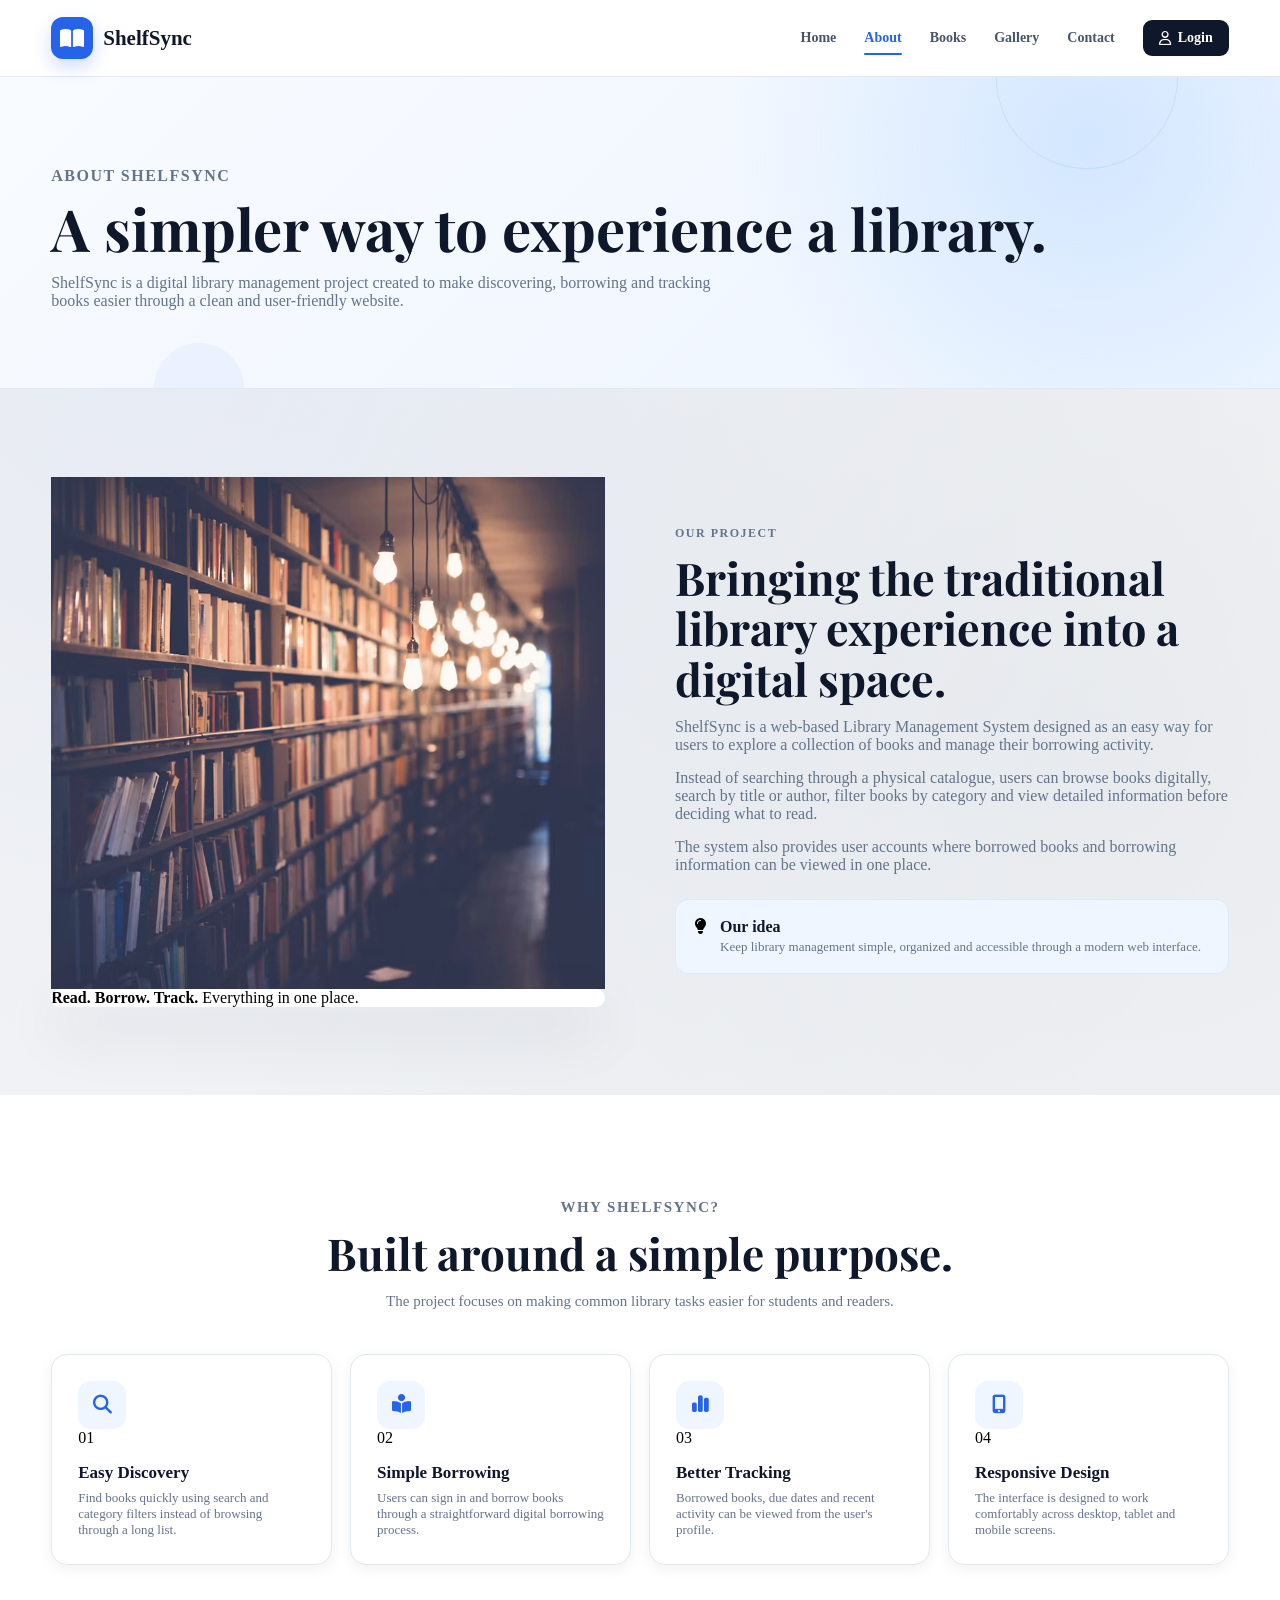
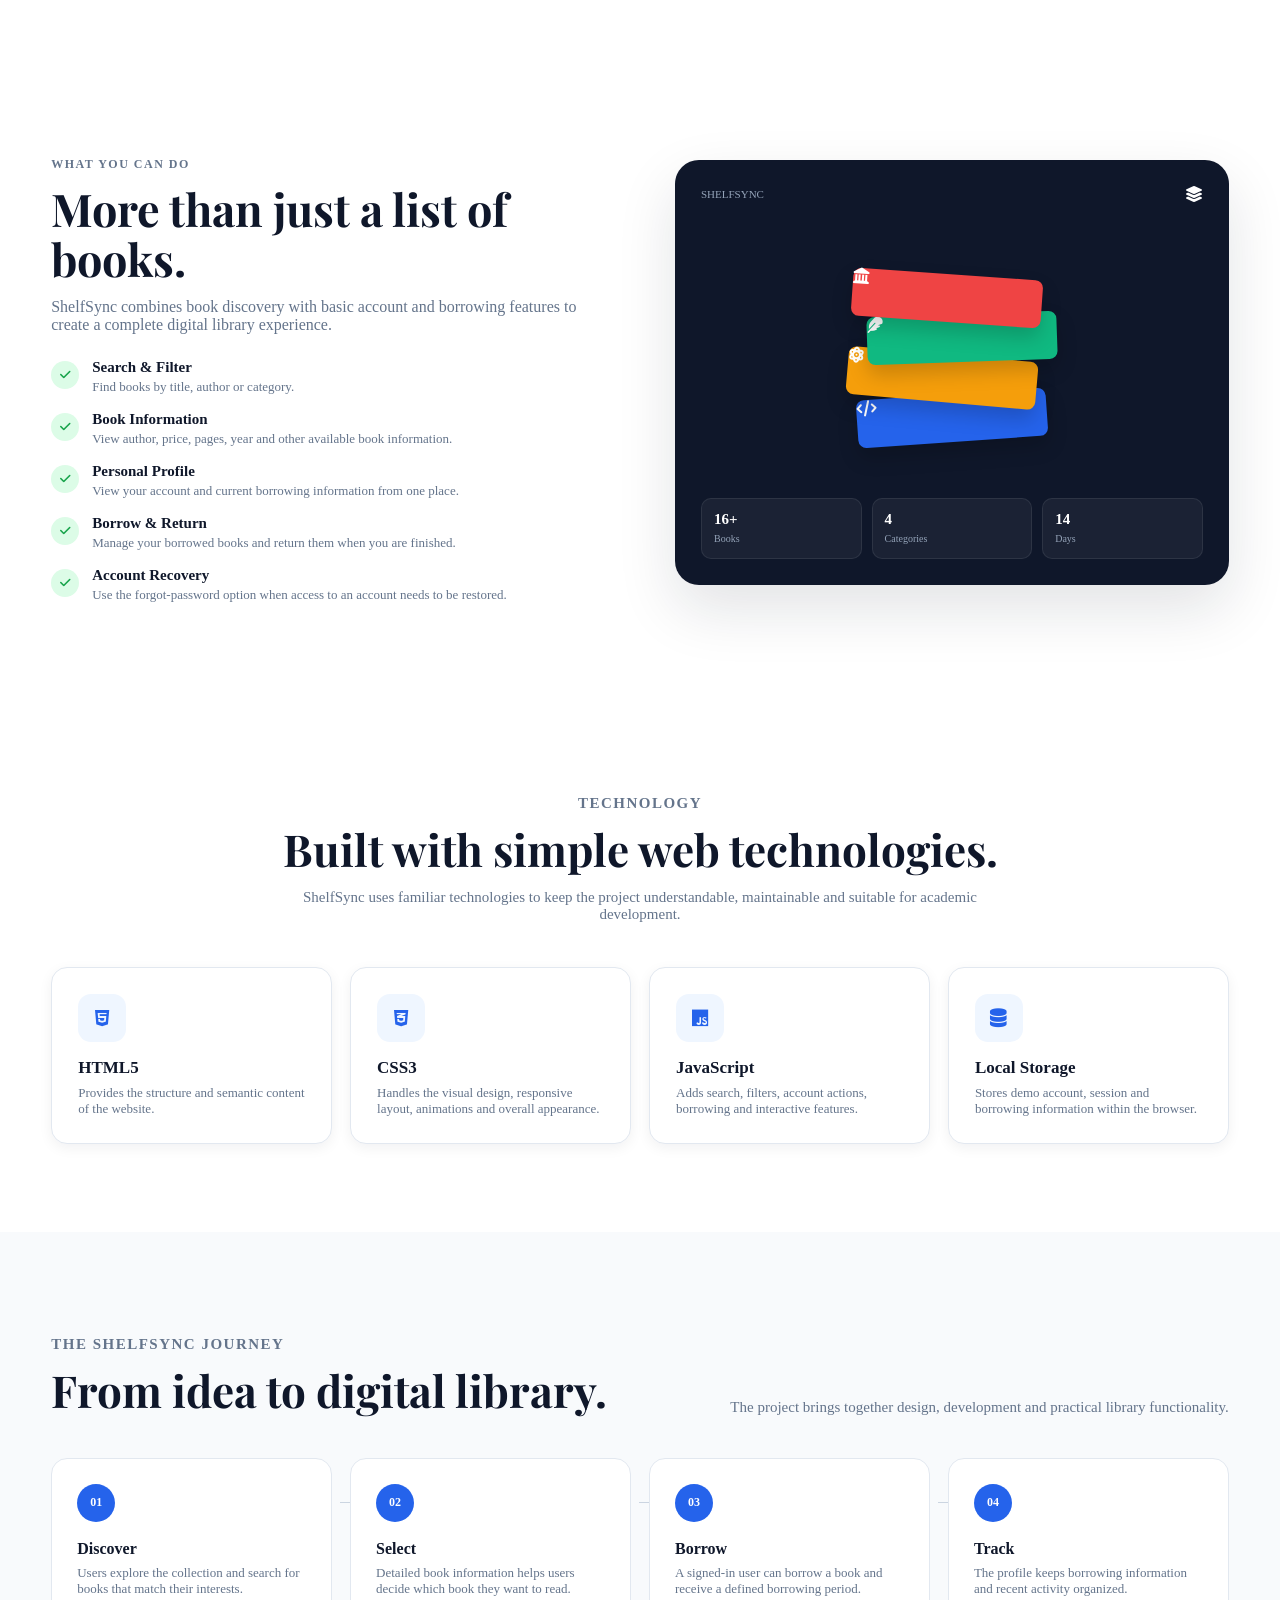
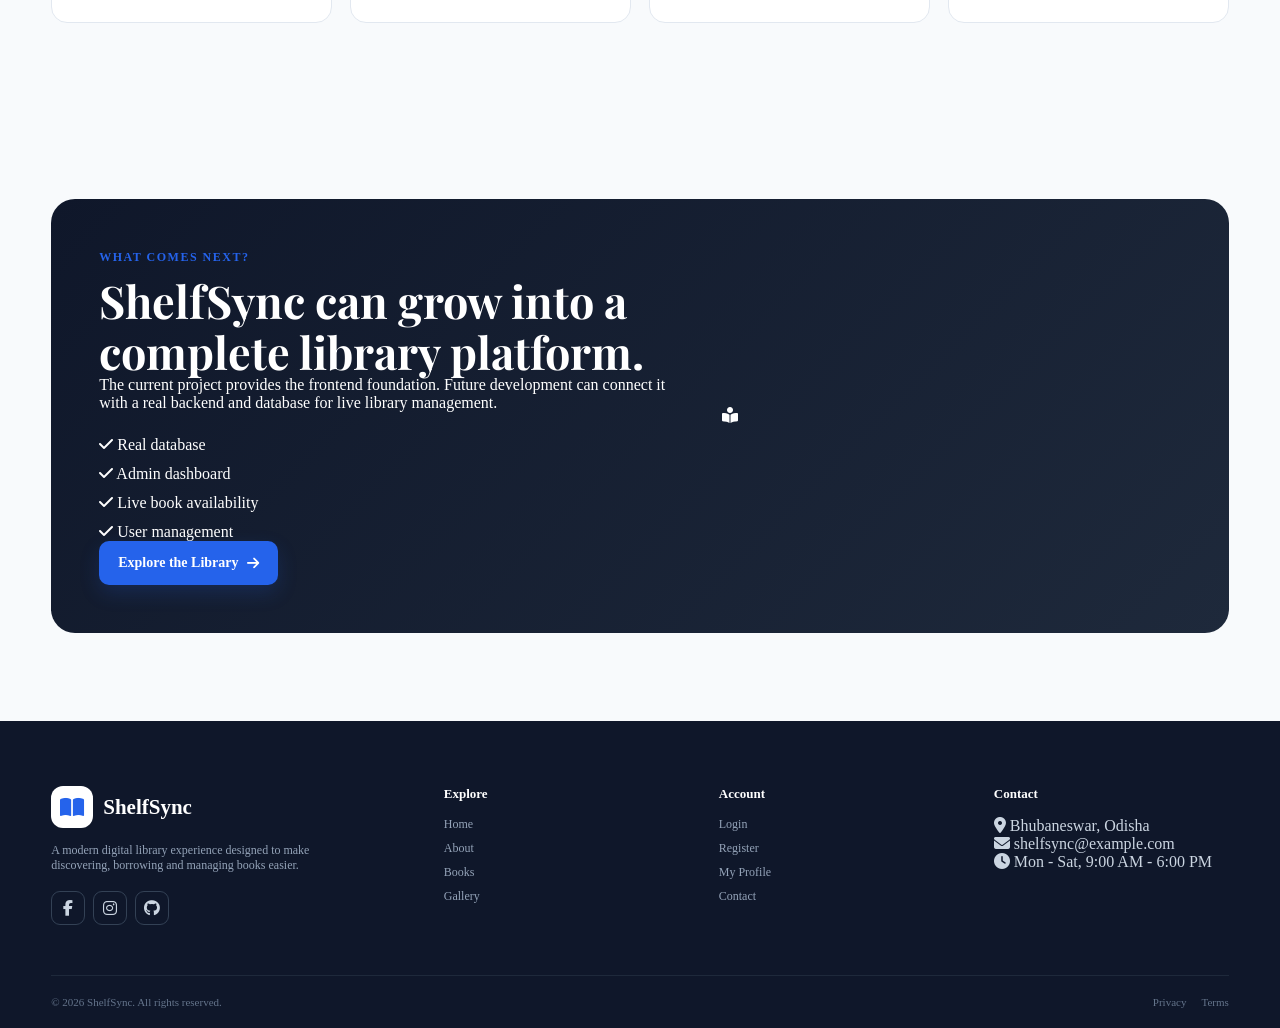
==== commit 55aaa751: "Add theme system and admin dashboard" ====
--- a/assets/html/about.html
+++ b/assets/html/about.html
@@ -5,8 +5,10 @@
     <meta charset="UTF-8">
     <meta name="viewport" content="width=device-width, initial-scale=1.0">
 
-    <meta name="description"
-        content="Learn more about ShelfSync, our mission, library services and how we make reading easier.">
+    <meta
+        name="description"
+        content="Learn about ShelfSync, a modern digital library management system designed to make discovering and managing books easier."
+    >
 
     <title>About | ShelfSync</title>
 
@@ -14,49 +16,110 @@
     <link rel="preconnect" href="https://fonts.gstatic.com" crossorigin>
 
     <link
-        href="https://fonts.googleapis.com/css2?family=Inter:wght@400;500;600;700&family=Playfair+Display:wght@600;700&display=swap"
-        rel="stylesheet">
+        href="https://fonts.googleapis.com/css2?family=Inter:wght@400;500;600;700;800&family=Playfair+Display:wght@600;700&display=swap"
+        rel="stylesheet"
+    >
 
     <link
         rel="stylesheet"
-        href="https://cdnjs.cloudflare.com/ajax/libs/font-awesome/6.5.2/css/all.min.css">
-
+        href="https://cdnjs.cloudflare.com/ajax/libs/font-awesome/6.5.2/css/all.min.css"
+    >
+
+    <!-- ShelfSync Base Styles -->
     <link rel="stylesheet" href="../css/style.css">
+
+    <!--
+        SHELFSYNC THEME
+        ------------------------------------------------
+        Keep style.css enabled.
+
+        Choose ONE theme below.
+
+        To change the theme:
+        1. Remove the comments from the theme you want.
+        2. Keep the other themes commented.
+        3. Save the file and refresh the page.
+
+        Available themes:
+        - Ivory
+        - Dark
+        - Midnight
+        - Sage
+        ------------------------------------------------
+    -->
+
+    <!-- Ivory Theme -->
+    <!-- <link rel="stylesheet" href="../css/theme-ivory.css"> -->
+
+    <!-- Dark Theme -->
+    <!-- <link rel="stylesheet" href="../css/theme-dark.css"> -->
+
+    <!-- Midnight Theme -->
+    <!-- <link rel="stylesheet" href="../css/theme-midnight.css"> -->
+
+    <!-- Sage Theme -->
+    <!-- <link rel="stylesheet" href="../css/theme-sage.css"> -->
+
 </head>
 
 <body>
 
-    <!-- Navbar -->
-    <header class="header">
-
-        <div class="container navbar">
+    <!-- Navigation -->
+    <header class="main-header">
+
+        <div class="container nav-container">
 
             <a href="index.html" class="logo">
 
-                <div class="logo-icon">
+                <span class="logo-icon">
                     <i class="fa-solid fa-book-open"></i>
-                </div>
+                </span>
 
                 <span>ShelfSync</span>
 
             </a>
 
+
             <nav class="nav-links" id="navLinks">
 
-                <a href="index.html">Home</a>
-                <a href="about.html" class="active">About</a>
-                <a href="books.html">Books</a>
-                <a href="gallery.html">Gallery</a>
-                <a href="contact.html">Contact</a>
-
-                <a href="login.html" class="login-btn">
+                <a href="index.html">
+                    Home
+                </a>
+
+                <a href="about.html" class="active">
+                    About
+                </a>
+
+                <a href="books.html">
+                    Books
+                </a>
+
+                <a href="gallery.html">
+                    Gallery
+                </a>
+
+                <a href="contact.html">
+                    Contact
+                </a>
+
+                <a
+                    href="login.html"
+                    class="login-nav"
+                    id="accountNavLink"
+                >
                     <i class="fa-regular fa-user"></i>
                     Login
                 </a>
 
             </nav>
 
-            <button class="menu-btn" id="menuBtn" aria-label="Open menu">
+
+            <button
+                type="button"
+                class="menu-toggle"
+                id="menuToggle"
+                aria-label="Open navigation menu"
+            >
                 <i class="fa-solid fa-bars"></i>
             </button>
 
@@ -67,22 +130,23 @@
 
     <main>
 
-        <!-- Page heading -->
+        <!-- Page Hero -->
         <section class="page-banner">
 
             <div class="container">
 
                 <p class="small-heading">
-                    About ShelfSync
+                    ABOUT SHELFSYNC
                 </p>
 
                 <h1>
-                    Building a better library experience
+                    A simpler way to experience a library.
                 </h1>
 
                 <p>
-                    ShelfSync helps students, teachers and readers
-                    discover books and access library services with ease.
+                    ShelfSync is a digital library management project created
+                    to make discovering, borrowing and tracking books easier
+                    through a clean and user-friendly website.
                 </p>
 
             </div>
@@ -90,454 +154,897 @@
         </section>
 
 
-        <!-- About -->
-        <section class="about-section section">
-
-            <div class="container about-grid">
-
-                <div class="about-image">
+        <!-- Introduction -->
+        <section class="about-intro-section section">
+
+            <div class="container about-intro-grid">
+
+                <div class="about-intro-image">
 
                     <img
-                        src="https://images.unsplash.com/photo-1521587760476-6c12a4b040da?auto=format&fit=crop&w=1000&q=85"
-                        alt="Library shelves">
-
-                </div>
-
-
-                <div class="about-content">
+                        src="../images/gallery-reading.jpg"
+                        alt="Student reading a book"
+                    >
+
+                    <div class="about-image-card">
+
+                        <div class="about-image-icon">
+                            <i class="fa-solid fa-book-open-reader"></i>
+                        </div>
+
+                        <div>
+
+                            <strong>
+                                Read. Borrow. Track.
+                            </strong>
+
+                            <span>
+                                Everything in one place.
+                            </span>
+
+                        </div>
+
+                    </div>
+
+                </div>
+
+
+                <div class="about-intro-content">
 
                     <p class="small-heading">
-                        Who We Are
+                        OUR PROJECT
                     </p>
 
                     <h2>
-                        A simple system for smarter learning
+                        Bringing the traditional library experience into a
+                        digital space.
                     </h2>
 
                     <p>
-                        ShelfSync is a modern library management system
-                        created to make books easier to search, explore
-                        and manage.
+                        ShelfSync is a web-based Library Management System
+                        designed as an easy way for users to explore a
+                        collection of books and manage their borrowing
+                        activity.
                     </p>
 
                     <p>
-                        Our goal is to bring traditional library services
-                        together with simple digital features so that users
-                        can find the information they need quickly.
-                    </p>
-
-
-                    <div class="about-points">
+                        Instead of searching through a physical catalogue,
+                        users can browse books digitally, search by title or
+                        author, filter books by category and view detailed
+                        information before deciding what to read.
+                    </p>
+
+                    <p>
+                        The system also provides user accounts where borrowed
+                        books and borrowing information can be viewed in one
+                        place.
+                    </p>
+
+
+                    <div class="about-highlight">
+
+                        <i class="fa-solid fa-lightbulb"></i>
 
                         <div>
-                            <i class="fa-solid fa-circle-check"></i>
+
+                            <strong>
+                                Our idea
+                            </strong>
+
+                            <p>
+                                Keep library management simple, organized
+                                and accessible through a modern web interface.
+                            </p>
+
+                        </div>
+
+                    </div>
+
+                </div>
+
+            </div>
+
+        </section>
+
+
+        <!-- Purpose -->
+        <section class="about-purpose-section section">
+
+            <div class="container">
+
+                <div class="center-heading">
+
+                    <p class="small-heading">
+                        WHY SHELFSYNC?
+                    </p>
+
+                    <h2>
+                        Built around a simple purpose.
+                    </h2>
+
+                    <p>
+                        The project focuses on making common library tasks
+                        easier for students and readers.
+                    </p>
+
+                </div>
+
+
+                <div class="purpose-grid">
+
+                    <article class="purpose-card">
+
+                        <div class="purpose-icon">
+                            <i class="fa-solid fa-magnifying-glass"></i>
+                        </div>
+
+                        <span>
+                            01
+                        </span>
+
+                        <h3>
+                            Easy Discovery
+                        </h3>
+
+                        <p>
+                            Find books quickly using search and category
+                            filters instead of browsing through a long list.
+                        </p>
+
+                    </article>
+
+
+                    <article class="purpose-card">
+
+                        <div class="purpose-icon">
+                            <i class="fa-solid fa-book-open-reader"></i>
+                        </div>
+
+                        <span>
+                            02
+                        </span>
+
+                        <h3>
+                            Simple Borrowing
+                        </h3>
+
+                        <p>
+                            Users can sign in and borrow books through a
+                            straightforward digital borrowing process.
+                        </p>
+
+                    </article>
+
+
+                    <article class="purpose-card">
+
+                        <div class="purpose-icon">
+                            <i class="fa-solid fa-chart-simple"></i>
+                        </div>
+
+                        <span>
+                            03
+                        </span>
+
+                        <h3>
+                            Better Tracking
+                        </h3>
+
+                        <p>
+                            Borrowed books, due dates and recent activity
+                            can be viewed from the user's profile.
+                        </p>
+
+                    </article>
+
+
+                    <article class="purpose-card">
+
+                        <div class="purpose-icon">
+                            <i class="fa-solid fa-mobile-screen-button"></i>
+                        </div>
+
+                        <span>
+                            04
+                        </span>
+
+                        <h3>
+                            Responsive Design
+                        </h3>
+
+                        <p>
+                            The interface is designed to work comfortably
+                            across desktop, tablet and mobile screens.
+                        </p>
+
+                    </article>
+
+                </div>
+
+            </div>
+
+        </section>
+
+
+        <!-- Features -->
+        <section class="about-features-section section">
+
+            <div class="container about-features-grid">
+
+                <div class="about-features-content">
+
+                    <p class="small-heading">
+                        WHAT YOU CAN DO
+                    </p>
+
+                    <h2>
+                        More than just a list of books.
+                    </h2>
+
+                    <p>
+                        ShelfSync combines book discovery with basic account
+                        and borrowing features to create a complete digital
+                        library experience.
+                    </p>
+
+
+                    <div class="feature-list">
+
+                        <div class="feature-item">
+
+                            <div class="feature-check">
+                                <i class="fa-solid fa-check"></i>
+                            </div>
+
+                            <div>
+
+                                <h3>
+                                    Search &amp; Filter
+                                </h3>
+
+                                <p>
+                                    Find books by title, author or category.
+                                </p>
+
+                            </div>
+
+                        </div>
+
+
+                        <div class="feature-item">
+
+                            <div class="feature-check">
+                                <i class="fa-solid fa-check"></i>
+                            </div>
+
+                            <div>
+
+                                <h3>
+                                    Book Information
+                                </h3>
+
+                                <p>
+                                    View author, price, pages, year and other
+                                    available book information.
+                                </p>
+
+                            </div>
+
+                        </div>
+
+
+                        <div class="feature-item">
+
+                            <div class="feature-check">
+                                <i class="fa-solid fa-check"></i>
+                            </div>
+
+                            <div>
+
+                                <h3>
+                                    Personal Profile
+                                </h3>
+
+                                <p>
+                                    View your account and current borrowing
+                                    information from one place.
+                                </p>
+
+                            </div>
+
+                        </div>
+
+
+                        <div class="feature-item">
+
+                            <div class="feature-check">
+                                <i class="fa-solid fa-check"></i>
+                            </div>
+
+                            <div>
+
+                                <h3>
+                                    Borrow &amp; Return
+                                </h3>
+
+                                <p>
+                                    Manage your borrowed books and return
+                                    them when you are finished.
+                                </p>
+
+                            </div>
+
+                        </div>
+
+
+                        <div class="feature-item">
+
+                            <div class="feature-check">
+                                <i class="fa-solid fa-check"></i>
+                            </div>
+
+                            <div>
+
+                                <h3>
+                                    Account Recovery
+                                </h3>
+
+                                <p>
+                                    Use the forgot-password option when
+                                    access to an account needs to be restored.
+                                </p>
+
+                            </div>
+
+                        </div>
+
+                    </div>
+
+                </div>
+
+
+                <div class="about-features-visual">
+
+                    <div class="feature-visual-card">
+
+                        <div class="visual-card-top">
 
                             <span>
-                                Easy book searching
+                                SHELFSYNC
                             </span>
-                        </div>
-
-                        <div>
-                            <i class="fa-solid fa-circle-check"></i>
+
+                            <i class="fa-solid fa-layer-group"></i>
+
+                        </div>
+
+
+                        <div class="visual-book-stack">
+
+                            <div class="stack-book stack-book-one">
+                                <i class="fa-solid fa-code"></i>
+                            </div>
+
+                            <div class="stack-book stack-book-two">
+                                <i class="fa-solid fa-atom"></i>
+                            </div>
+
+                            <div class="stack-book stack-book-three">
+                                <i class="fa-solid fa-feather"></i>
+                            </div>
+
+                            <div class="stack-book stack-book-four">
+                                <i class="fa-solid fa-landmark"></i>
+                            </div>
+
+                        </div>
+
+
+                        <div class="visual-card-bottom">
+
+                            <div>
+
+                                <strong>
+                                    16+
+                                </strong>
+
+                                <span>
+                                    Books
+                                </span>
+
+                            </div>
+
+
+                            <div>
+
+                                <strong>
+                                    4
+                                </strong>
+
+                                <span>
+                                    Categories
+                                </span>
+
+                            </div>
+
+
+                            <div>
+
+                                <strong>
+                                    14
+                                </strong>
+
+                                <span>
+                                    Days
+                                </span>
+
+                            </div>
+
+                        </div>
+
+                    </div>
+
+                </div>
+
+            </div>
+
+        </section>
+
+
+        <!-- Technology -->
+        <section class="technology-section section">
+
+            <div class="container">
+
+                <div class="center-heading">
+
+                    <p class="small-heading">
+                        TECHNOLOGY
+                    </p>
+
+                    <h2>
+                        Built with simple web technologies.
+                    </h2>
+
+                    <p>
+                        ShelfSync uses familiar technologies to keep the
+                        project understandable, maintainable and suitable
+                        for academic development.
+                    </p>
+
+                </div>
+
+
+                <div class="technology-grid">
+
+                    <div class="technology-card">
+
+                        <div class="technology-icon">
+                            <i class="fa-brands fa-html5"></i>
+                        </div>
+
+                        <h3>
+                            HTML5
+                        </h3>
+
+                        <p>
+                            Provides the structure and semantic content
+                            of the website.
+                        </p>
+
+                    </div>
+
+
+                    <div class="technology-card">
+
+                        <div class="technology-icon">
+                            <i class="fa-brands fa-css3-alt"></i>
+                        </div>
+
+                        <h3>
+                            CSS3
+                        </h3>
+
+                        <p>
+                            Handles the visual design, responsive layout,
+                            animations and overall appearance.
+                        </p>
+
+                    </div>
+
+
+                    <div class="technology-card">
+
+                        <div class="technology-icon">
+                            <i class="fa-brands fa-js"></i>
+                        </div>
+
+                        <h3>
+                            JavaScript
+                        </h3>
+
+                        <p>
+                            Adds search, filters, account actions,
+                            borrowing and interactive features.
+                        </p>
+
+                    </div>
+
+
+                    <div class="technology-card">
+
+                        <div class="technology-icon">
+                            <i class="fa-solid fa-database"></i>
+                        </div>
+
+                        <h3>
+                            Local Storage
+                        </h3>
+
+                        <p>
+                            Stores demo account, session and borrowing
+                            information within the browser.
+                        </p>
+
+                    </div>
+
+                </div>
+
+            </div>
+
+        </section>
+
+
+        <!-- Project Journey -->
+        <section class="journey-section section">
+
+            <div class="container">
+
+                <div class="section-heading">
+
+                    <div>
+
+                        <p class="small-heading">
+                            THE SHELFSYNC JOURNEY
+                        </p>
+
+                        <h2>
+                            From idea to digital library.
+                        </h2>
+
+                    </div>
+
+                    <p>
+                        The project brings together design, development and
+                        practical library functionality.
+                    </p>
+
+                </div>
+
+
+                <div class="journey-grid">
+
+                    <div class="journey-step">
+
+                        <span class="journey-number">
+                            01
+                        </span>
+
+                        <div class="journey-line"></div>
+
+                        <h3>
+                            Discover
+                        </h3>
+
+                        <p>
+                            Users explore the collection and search for
+                            books that match their interests.
+                        </p>
+
+                    </div>
+
+
+                    <div class="journey-step">
+
+                        <span class="journey-number">
+                            02
+                        </span>
+
+                        <div class="journey-line"></div>
+
+                        <h3>
+                            Select
+                        </h3>
+
+                        <p>
+                            Detailed book information helps users decide
+                            which book they want to read.
+                        </p>
+
+                    </div>
+
+
+                    <div class="journey-step">
+
+                        <span class="journey-number">
+                            03
+                        </span>
+
+                        <div class="journey-line"></div>
+
+                        <h3>
+                            Borrow
+                        </h3>
+
+                        <p>
+                            A signed-in user can borrow a book and receive
+                            a defined borrowing period.
+                        </p>
+
+                    </div>
+
+
+                    <div class="journey-step">
+
+                        <span class="journey-number">
+                            04
+                        </span>
+
+                        <div class="journey-line"></div>
+
+                        <h3>
+                            Track
+                        </h3>
+
+                        <p>
+                            The profile keeps borrowing information and
+                            recent activity organized.
+                        </p>
+
+                    </div>
+
+                </div>
+
+            </div>
+
+        </section>
+
+
+        <!-- Future Scope -->
+        <section class="future-section">
+
+            <div class="container">
+
+                <div class="future-card">
+
+                    <div class="future-content">
+
+                        <p class="small-heading">
+                            WHAT COMES NEXT?
+                        </p>
+
+                        <h2>
+                            ShelfSync can grow into a complete library platform.
+                        </h2>
+
+                        <p>
+                            The current project provides the frontend
+                            foundation. Future development can connect it
+                            with a real backend and database for live library
+                            management.
+                        </p>
+
+
+                        <div class="future-list">
 
                             <span>
-                                Simple membership system
+                                <i class="fa-solid fa-check"></i>
+                                Real database
                             </span>
-                        </div>
-
-                        <div>
-                            <i class="fa-solid fa-circle-check"></i>
 
                             <span>
-                                Organized book categories
+                                <i class="fa-solid fa-check"></i>
+                                Admin dashboard
                             </span>
-                        </div>
-
-                        <div>
-                            <i class="fa-solid fa-circle-check"></i>
 
                             <span>
-                                User-friendly interface
+                                <i class="fa-solid fa-check"></i>
+                                Live book availability
                             </span>
-                        </div>
-
-                    </div>
-
-                </div>
-
-            </div>
-
-        </section>
-
-
-        <!-- Mission and vision -->
-        <section class="mission-section section">
-
-            <div class="container">
-
-                <div class="section-heading">
-
-                    <p class="small-heading">
-                        Our Purpose
-                    </p>
-
-                    <h2>
-                        What drives ShelfSync
-                    </h2>
-
-                    <p>
-                        We believe libraries should be simple,
-                        accessible and useful for everyone.
-                    </p>
-
-                </div>
-
-
-                <div class="mission-grid">
-
-                    <div class="mission-card">
-
-                        <div class="mission-icon">
-                            <i class="fa-solid fa-bullseye"></i>
-                        </div>
-
-                        <h3>Our Mission</h3>
-
-                        <p>
-                            To make library resources easier to discover
-                            and help users access books in a simple and
-                            organized way.
-                        </p>
-
-                    </div>
-
-
-                    <div class="mission-card">
-
-                        <div class="mission-icon">
-                            <i class="fa-solid fa-eye"></i>
-                        </div>
-
-                        <h3>Our Vision</h3>
-
-                        <p>
-                            To create a modern learning environment where
-                            students and readers can connect with knowledge
-                            easily.
-                        </p>
-
-                    </div>
-
-
-                    <div class="mission-card">
-
-                        <div class="mission-icon">
-                            <i class="fa-solid fa-heart"></i>
-                        </div>
-
-                        <h3>Our Values</h3>
-
-                        <p>
-                            We focus on simplicity, accessibility,
-                            learning and creating a better experience
-                            for every library member.
-                        </p>
-
-                    </div>
-
-                </div>
-
-            </div>
-
-        </section>
-
-
-        <!-- Features -->
-        <section class="about-features section">
-
-            <div class="container about-feature-grid">
-
-                <div class="feature-content">
-
-                    <p class="small-heading">
-                        Why ShelfSync
-                    </p>
-
-                    <h2>
-                        Designed for students and readers
-                    </h2>
-
-                    <p>
-                        ShelfSync makes common library tasks easier
-                        without adding unnecessary complexity.
-                    </p>
-
-
-                    <div class="feature-list">
-
-                        <div class="feature-item">
-
-                            <div>
-                                <i class="fa-solid fa-magnifying-glass"></i>
-                            </div>
-
-                            <section>
-
-                                <h3>
-                                    Quick Search
-                                </h3>
-
-                                <p>
-                                    Find books using title, author or category.
-                                </p>
-
-                            </section>
-
-                        </div>
-
-
-                        <div class="feature-item">
-
-                            <div>
-                                <i class="fa-solid fa-book-bookmark"></i>
-                            </div>
-
-                            <section>
-
-                                <h3>
-                                    Book Availability
-                                </h3>
-
-                                <p>
-                                    Check whether a book is available or borrowed.
-                                </p>
-
-                            </section>
-
-                        </div>
-
-
-                        <div class="feature-item">
-
-                            <div>
-                                <i class="fa-solid fa-user"></i>
-                            </div>
-
-                            <section>
-
-                                <h3>
-                                    Member Access
-                                </h3>
-
-                                <p>
-                                    Users can register and access library services.
-                                </p>
-
-                            </section>
-
-                        </div>
-
-                    </div>
-
-                </div>
-
-
-                <div class="feature-image">
-
-                    <img
-                        src="https://images.unsplash.com/photo-1497633762265-9d179a990aa6?auto=format&fit=crop&w=1000&q=85"
-                        alt="Students studying in library">
-
-                </div>
-
-            </div>
-
-        </section>
-
-
-        <!-- Stats -->
-        <section class="about-stats">
-
-            <div class="container about-stats-grid">
-
-                <div>
-                    <h3>10,000+</h3>
-                    <p>Books Available</p>
-                </div>
-
-                <div>
-                    <h3>1,200+</h3>
-                    <p>Active Members</p>
-                </div>
-
-                <div>
-                    <h3>30+</h3>
-                    <p>Categories</p>
-                </div>
-
-                <div>
-                    <h3>15+</h3>
-                    <p>Years of Service</p>
-                </div>
-
-            </div>
-
-        </section>
-
-
-        <!-- CTA -->
-        <section class="join-section">
-
-            <div class="container">
-
-                <div class="join-box">
-
-                    <div class="join-content">
-
-                        <p class="small-heading">
-                            Start Exploring
-                        </p>
-
-                        <h2>
-                            Discover thousands of books today.
-                        </h2>
-
-                        <p>
-                            Browse our collection and find books
-                            that match your interests and studies.
-                        </p>
-
-                    </div>
-
-
-                    <div class="join-buttons">
-
-                        <a href="books.html" class="join-btn">
-                            Explore Books
+
+                            <span>
+                                <i class="fa-solid fa-check"></i>
+                                User management
+                            </span>
+
+                        </div>
+
+
+                        <a
+                            href="books.html"
+                            class="primary-btn"
+                        >
+                            Explore the Library
                             <i class="fa-solid fa-arrow-right"></i>
                         </a>
 
-                        <a href="login.html" class="join-link">
-                            Become a Member
+                    </div>
+
+
+                    <div class="future-icon">
+
+                        <div class="future-icon-circle">
+
+                            <i class="fa-solid fa-book-open-reader"></i>
+
+                        </div>
+
+                    </div>
+
+                </div>
+
+            </div>
+
+        </section>
+
+    </main>
+
+
+    <!-- Footer -->
+    <footer class="site-footer">
+
+        <div class="container">
+
+            <div class="footer-grid">
+
+                <div class="footer-brand">
+
+                    <a href="index.html" class="logo footer-logo">
+
+                        <span class="logo-icon">
+                            <i class="fa-solid fa-book-open"></i>
+                        </span>
+
+                        <span>
+                            ShelfSync
+                        </span>
+
+                    </a>
+
+                    <p>
+                        A modern digital library experience designed to
+                        make discovering, borrowing and managing books easier.
+                    </p>
+
+
+                    <div class="footer-socials">
+
+                        <a
+                            href="#"
+                            aria-label="Facebook"
+                        >
+                            <i class="fa-brands fa-facebook-f"></i>
                         </a>
 
-                    </div>
+                        <a
+                            href="#"
+                            aria-label="Instagram"
+                        >
+                            <i class="fa-brands fa-instagram"></i>
+                        </a>
+
+                        <a
+                            href="#"
+                            aria-label="GitHub"
+                        >
+                            <i class="fa-brands fa-github"></i>
+                        </a>
+
+                    </div>
+
+                </div>
+
+
+                <div class="footer-column">
+
+                    <h3>
+                        Explore
+                    </h3>
+
+                    <a href="index.html">
+                        Home
+                    </a>
+
+                    <a href="about.html">
+                        About
+                    </a>
+
+                    <a href="books.html">
+                        Books
+                    </a>
+
+                    <a href="gallery.html">
+                        Gallery
+                    </a>
+
+                </div>
+
+
+                <div class="footer-column">
+
+                    <h3>
+                        Account
+                    </h3>
+
+                    <a href="login.html">
+                        Login
+                    </a>
+
+                    <a href="login.html">
+                        Register
+                    </a>
+
+                    <a href="profile.html">
+                        My Profile
+                    </a>
+
+                    <a href="contact.html">
+                        Contact
+                    </a>
+
+                </div>
+
+
+                <div class="footer-column">
+
+                    <h3>
+                        Contact
+                    </h3>
+
+                    <p>
+                        <i class="fa-solid fa-location-dot"></i>
+                        Bhubaneswar, Odisha
+                    </p>
+
+                    <p>
+                        <i class="fa-solid fa-envelope"></i>
+                        shelfsync@example.com
+                    </p>
+
+                    <p>
+                        <i class="fa-solid fa-clock"></i>
+                        Mon - Sat, 9:00 AM - 6:00 PM
+                    </p>
 
                 </div>
 
             </div>
 
-        </section>
-
-    </main>
-
-
-    <!-- Footer -->
-    <footer class="footer">
-
-        <div class="container footer-grid">
-
-            <div class="footer-about">
-
-                <a href="index.html" class="logo footer-logo">
-
-                    <div class="logo-icon">
-                        <i class="fa-solid fa-book-open"></i>
-                    </div>
-
-                    <span>ShelfSync</span>
-
-                </a>
+
+            <div class="footer-bottom">
 
                 <p>
-                    A modern library management system designed
-                    for students, teachers and passionate readers.
+                    &copy;
+                    <span id="currentYear"></span>
+                    ShelfSync. All rights reserved.
                 </p>
 
-                <div class="social-links">
-
-                    <a href="#" aria-label="Facebook">
-                        <i class="fa-brands fa-facebook-f"></i>
+
+                <div class="footer-bottom-links">
+
+                    <a href="#">
+                        Privacy
                     </a>
 
-                    <a href="#" aria-label="Instagram">
-                        <i class="fa-brands fa-instagram"></i>
+                    <a href="#">
+                        Terms
                     </a>
 
-                    <a href="#" aria-label="LinkedIn">
-                        <i class="fa-brands fa-linkedin-in"></i>
-                    </a>
-
                 </div>
 
             </div>
 
-
-            <div class="footer-links">
-
-                <h3>Quick Links</h3>
-
-                <a href="index.html">Home</a>
-                <a href="about.html">About</a>
-                <a href="books.html">Books</a>
-                <a href="gallery.html">Gallery</a>
-
-            </div>
-
-
-            <div class="footer-links">
-
-                <h3>Library</h3>
-
-                <a href="books.html">Book Collection</a>
-                <a href="books.html">New Arrivals</a>
-                <a href="login.html">Membership</a>
-                <a href="contact.html">Contact</a>
-
-            </div>
-
-
-            <div class="footer-contact">
-
-                <h3>Contact</h3>
-
-                <p>
-                    <i class="fa-solid fa-location-dot"></i>
-                    Bhubaneswar, Odisha
-                </p>
-
-                <p>
-                    <i class="fa-solid fa-envelope"></i>
-                    info@shelfsync.com
-                </p>
-
-                <p>
-                    <i class="fa-solid fa-phone"></i>
-                    +91 98765 43210
-                </p>
-
-            </div>
-
         </div>
 
-
-        <div class="footer-bottom">
-
-            <div class="container footer-bottom-content">
-
-                <p>
-                    © <span id="currentYear"></span>
-                    ShelfSync. All Rights Reserved.
-                </p>
-
-                <p>
-                    Library Management System
-                </p>
-
-            </div>
-
-        </div>
-
     </footer>
 
 
--- a/assets/css/style.css
+++ b/assets/css/style.css
@@ -1,3 +1,29 @@
+@import url('https://fonts.googleapis.com/css2?family=Inter:wght@400;500;600;700;800&family=Playfair+Display:wght@600;700&display=swap');
+
+:root {
+    --primary: #2563eb;
+    --primary-dark: #1d4ed8;
+    --primary-soft: #eff6ff;
+    --ink: #0f172a;
+    --text: #334155;
+    --muted: #64748b;
+    --light-text: #94a3b8;
+    --line: #e2e8f0;
+    --surface: #ffffff;
+    --soft: #f8fafc;
+    --soft-blue: #f1f5ff;
+    --success: #16a34a;
+    --danger: #dc2626;
+    --warning: #d97706;
+    --shadow-sm: 0 4px 14px rgba(15, 23, 42, 0.06);
+    --shadow: 0 14px 40px rgba(15, 23, 42, 0.08);
+    --shadow-lg: 0 24px 60px rgba(15, 23, 42, 0.12);
+    --radius-sm: 10px;
+    --radius: 16px;
+    --radius-lg: 24px;
+    --max-width: 1180px;
+}
+
 * {
     margin: 0;
     padding: 0;
@@ -9,15 +35,31 @@
 }
 
 body {
-    font-family: "Inter", sans-serif;
-    background: #f8fafc;
-    color: #1e293b;
-    line-height: 1.6;
+    background:
+        radial-gradient(
+            circle at 12% 8%,
+            rgba(37, 99, 235, 0.08),
+            transparent 30%
+        ),
+        radial-gradient(
+            circle at 88% 18%,
+            rgba(100, 116, 139, 0.08),
+            transparent 28%
+        ),
+        linear-gradient(
+            135deg,
+            #f8f7f3 0%,
+            #f4f6f8 48%,
+            #edf2f7 100%
+        );
+}
+body.modal-open {
+    overflow: hidden;
 }
 
 a {
+    color: inherit;
     text-decoration: none;
-    color: inherit;
 }
 
 img {
@@ -29,7 +71,7 @@
 input,
 select,
 textarea {
-    font-family: inherit;
+    font: inherit;
 }
 
 button {
@@ -37,2289 +79,4489 @@
 }
 
 .container {
-    width: 90%;
-    max-width: 1200px;
-    margin: auto;
+    width: min(92%, var(--max-width));
+    margin: 0 auto;
 }
 
 .section {
-    padding: 95px 0;
+    padding: 88px 0;
 }
 
 .small-heading {
-    color: #2563eb;
-    font-size: 13px;
+    display: inline-block;
+    margin-bottom: 10px;
+    color: var(--primary);
+    font-size: 12px;
+    font-weight: 800;
+    letter-spacing: 1.5px;
+    line-height: 1.4;
+    text-transform: uppercase;
+}
+
+.center-heading {
+    max-width: 720px;
+    margin: 0 auto 44px;
+    text-align: center;
+}
+
+.center-heading h2,
+.section-heading h2 {
+    color: var(--ink);
+    font-family: "Playfair Display", serif;
+    font-size: clamp(30px, 4vw, 44px);
+    line-height: 1.15;
+}
+
+.center-heading p,
+.section-heading p {
+    margin-top: 14px;
+    color: var(--muted);
+    font-size: 15px;
+}
+
+.section-heading {
+    display: flex;
+    align-items: flex-end;
+    justify-content: space-between;
+    gap: 30px;
+    margin-bottom: 42px;
+}
+
+.section-heading > div:first-child {
+    max-width: 650px;
+}
+
+.section-link,
+.text-link {
+    display: inline-flex;
+    align-items: center;
+    gap: 8px;
+    color: var(--primary);
+    font-size: 14px;
     font-weight: 700;
-    text-transform: uppercase;
-    letter-spacing: 1.5px;
-    margin-bottom: 10px;
-}
-
-
-/* Navbar */
-.header {
+    transition: 0.25s ease;
+}
+
+.section-link:hover,
+.text-link:hover {
+    color: var(--primary-dark);
+    gap: 11px;
+}
+
+/* =========================
+   Shared navigation
+========================= */
+.main-header,
+.site-header {
     position: sticky;
     top: 0;
-    width: 100%;
     z-index: 1000;
-    background: white;
-    border-bottom: 1px solid #e2e8f0;
-}
-
-.navbar {
-    height: 78px;
+    background: rgba(255, 255, 255, 0.96);
+    border-bottom: 1px solid var(--line);
+    backdrop-filter: blur(14px);
+}
+
+.nav-container {
+    min-height: 76px;
     display: flex;
     align-items: center;
     justify-content: space-between;
+    gap: 24px;
 }
 
 .logo {
-    display: flex;
+    display: inline-flex;
     align-items: center;
     gap: 10px;
-    font-size: 22px;
-    font-weight: 700;
-    color: #0f172a;
+    flex-shrink: 0;
+    color: var(--ink);
+    font-size: 21px;
+    font-weight: 800;
 }
 
 .logo-icon {
     width: 42px;
     height: 42px;
-    display: flex;
+    display: inline-flex;
     align-items: center;
     justify-content: center;
-    background: #2563eb;
-    color: white;
-    border-radius: 10px;
+    border-radius: 12px;
+    background: var(--primary);
+    color: #fff;
+    box-shadow: 0 8px 18px rgba(37, 99, 235, 0.22);
 }
 
 .nav-links {
     display: flex;
     align-items: center;
-    gap: 30px;
+    gap: 28px;
 }
 
 .nav-links a {
+    position: relative;
+    display: inline-flex;
+    align-items: center;
+    gap: 7px;
+    color: #475569;
     font-size: 14px;
-    font-weight: 500;
-    color: #475569;
-    position: relative;
-    transition: 0.3s;
-}
-
-.nav-links a:not(.login-btn)::after {
+    font-weight: 600;
+    transition: color 0.25s ease;
+}
+
+.nav-links a:not(.login-nav)::after {
     content: "";
     position: absolute;
     left: 0;
-    bottom: -7px;
+    right: 0;
+    bottom: -9px;
     width: 0;
     height: 2px;
-    background: #2563eb;
-    transition: 0.3s;
+    border-radius: 2px;
+    background: var(--primary);
+    transition: width 0.25s ease;
 }
 
 .nav-links a:hover,
-.nav-links .active {
-    color: #2563eb;
+.nav-links a.active {
+    color: var(--primary);
 }
 
 .nav-links a:hover::after,
-.nav-links .active::after {
+.nav-links a.active::after {
     width: 100%;
 }
 
-.login-btn {
-    background: #0f172a;
-    color: white !important;
+.nav-links .login-nav {
+    padding: 10px 16px;
+    border-radius: 9px;
+    background: var(--ink);
+    color: #fff;
+}
+
+.nav-links .login-nav:hover {
+    background: var(--primary);
+    color: #fff;
+}
+
+.nav-links .login-nav::after {
+    display: none;
+}
+
+.menu-toggle,
+.menu-btn {
+    width: 42px;
+    height: 42px;
+    display: none;
+    align-items: center;
+    justify-content: center;
+    border: 1px solid var(--line);
+    border-radius: 10px;
+    background: #fff;
+    color: var(--ink);
+}
+
+/* =========================
+   Shared buttons
+========================= */
+.btn,
+.primary-btn,
+.secondary-btn {
+    min-height: 44px;
+    display: inline-flex;
+    align-items: center;
+    justify-content: center;
+    gap: 8px;
     padding: 11px 18px;
-    border-radius: 9px;
-    display: flex;
-    align-items: center;
-    gap: 7px;
-}
-
-.login-btn:hover {
-    background: #2563eb;
-}
-
-.menu-btn {
-    border: none;
-    background: none;
-    font-size: 24px;
-    color: #0f172a;
-    display: none;
-}
-
-
-/* Home */
-.hero {
-    min-height: 680px;
-    display: flex;
-    align-items: center;
-    padding: 80px 0 110px;
+    border: 1px solid transparent;
+    border-radius: 10px;
+    font-size: 14px;
+    font-weight: 700;
+    transition: transform 0.25s ease, background 0.25s ease, border-color 0.25s ease, color 0.25s ease, box-shadow 0.25s ease;
+}
+
+.btn-primary,
+.primary-btn {
+    background: var(--primary);
+    color: #fff;
+    box-shadow: 0 8px 20px rgba(37, 99, 235, 0.18);
+}
+
+.btn-primary:hover,
+.primary-btn:hover {
+    background: var(--primary-dark);
+    color: #fff;
+    transform: translateY(-2px);
+    box-shadow: 0 12px 25px rgba(37, 99, 235, 0.24);
+}
+
+.btn-secondary,
+.secondary-btn {
+    background: #fff;
+    border-color: var(--line);
+    color: var(--ink);
+}
+
+.btn-secondary:hover,
+.secondary-btn:hover {
+    border-color: #bfdbfe;
+    color: var(--primary);
+    transform: translateY(-2px);
+}
+
+.btn-light {
+    background: #fff;
+    color: var(--ink);
+}
+
+.btn-outline-light {
+    border-color: rgba(255, 255, 255, 0.5);
+    color: #fff;
+    background: transparent;
+}
+
+.btn-outline-light:hover {
+    background: #fff;
+    color: var(--ink);
+}
+
+/* =========================
+   Page banner
+========================= */
+.page-banner {
+    position: relative;
+    overflow: hidden;
+    padding: 74px 0 78px;
     background:
-        radial-gradient(circle at top right, #dbeafe 0%, transparent 35%),
-        linear-gradient(180deg, #ffffff, #f8fafc);
+        radial-gradient(circle at 85% 20%, rgba(147, 197, 253, 0.32), transparent 32%),
+        linear-gradient(135deg, #f8fbff 0%, #eef5ff 100%);
+    border-bottom: 1px solid var(--line);
+}
+
+.page-banner::before,
+.page-banner::after {
+    content: "";
+    position: absolute;
+    border-radius: 50%;
+    pointer-events: none;
+}
+
+.page-banner::before {
+    width: 180px;
+    height: 180px;
+    top: -90px;
+    right: 8%;
+    border: 1px solid rgba(37, 99, 235, 0.1);
+}
+
+.page-banner::after {
+    width: 90px;
+    height: 90px;
+    bottom: -45px;
+    left: 12%;
+    background: rgba(37, 99, 235, 0.05);
+}
+
+.page-banner .container {
+    position: relative;
+    z-index: 1;
+}
+
+.page-banner h1 {
+    color: var(--ink);
+    font-family: "Playfair Display", serif;
+    font-size: clamp(38px, 6vw, 58px);
+    line-height: 1.08;
+}
+
+.page-banner p {
+    max-width: 680px;
+    margin-top: 14px;
+    color: var(--muted);
+    font-size: 16px;
+}
+
+/* =========================
+   Home
+========================= */
+.hero-section {
+    position: relative;
+    overflow: hidden;
+    padding: 84px 0 100px;
+    background:
+        radial-gradient(circle at 88% 15%, #dbeafe 0, transparent 30%),
+        linear-gradient(180deg, #fff 0%, #f8fafc 100%);
+}
+
+.hero-grid {
+    display: grid;
+    grid-template-columns: 1.03fr 0.97fr;
+    align-items: center;
+    gap: 70px;
 }
 
 .hero-content {
-    display: grid;
-    grid-template-columns: 1.05fr 0.95fr;
-    align-items: center;
-    gap: 80px;
-}
-
-.hero-label {
+    max-width: 650px;
+}
+
+.hero-badge {
     display: inline-flex;
     align-items: center;
-    gap: 9px;
+    gap: 8px;
     padding: 8px 13px;
-    margin-bottom: 22px;
-    border-radius: 50px;
+    margin-bottom: 20px;
+    border: 1px solid #dbeafe;
+    border-radius: 999px;
     background: #eff6ff;
     color: #1d4ed8;
-    font-size: 13px;
-    font-weight: 600;
-}
-
-.hero-label span {
-    width: 8px;
-    height: 8px;
-    background: #2563eb;
+    font-size: 12px;
+    font-weight: 800;
+    letter-spacing: 0.8px;
+    text-transform: uppercase;
+}
+
+.badge-dot {
+    width: 7px;
+    height: 7px;
     border-radius: 50%;
-}
-
-.hero-text h1 {
+    background: var(--primary);
+}
+
+.hero-content h1 {
+    max-width: 680px;
+    color: var(--ink);
     font-family: "Playfair Display", serif;
-    font-size: 59px;
-    line-height: 1.08;
-    color: #0f172a;
-    margin-bottom: 24px;
-}
-
-.hero-text h1 span {
+    font-size: clamp(44px, 6vw, 68px);
+    line-height: 1.03;
+    letter-spacing: -1.5px;
+}
+
+.hero-text {
+    max-width: 590px;
+    margin: 22px 0 30px;
+    color: var(--muted);
+    font-size: 16px;
+}
+
+.hero-buttons {
+    display: flex;
+    flex-wrap: wrap;
+    gap: 12px;
+}
+
+.hero-stats {
+    display: flex;
+    flex-wrap: wrap;
+    gap: 28px;
+    margin-top: 40px;
+}
+
+.hero-stat {
+    min-width: 110px;
+}
+
+.hero-stat strong {
     display: block;
-    color: #2563eb;
-}
-
-.hero-description {
-    max-width: 570px;
-    font-size: 16px;
-    color: #64748b;
-    margin-bottom: 32px;
-}
-
-.hero-buttons {
-    display: flex;
-    gap: 14px;
-    margin-bottom: 42px;
-}
-
-.primary-btn,
-.secondary-btn {
-    display: inline-flex;
-    align-items: center;
-    justify-content: center;
-    gap: 9px;
-    padding: 14px 23px;
-    border-radius: 9px;
-    font-size: 14px;
-    font-weight: 600;
-    transition: 0.3s;
-}
-
-.primary-btn {
-    background: #2563eb;
-    color: white;
-}
-
-.primary-btn:hover {
-    background: #1d4ed8;
-    transform: translateY(-2px);
-}
-
-.secondary-btn {
-    background: white;
-    border: 1px solid #cbd5e1;
-    color: #334155;
-}
-
-.secondary-btn:hover {
-    color: #2563eb;
-    border-color: #2563eb;
-}
-
-.hero-info {
-    display: flex;
-    gap: 35px;
-}
-
-.hero-info div {
-    display: flex;
-    flex-direction: column;
-}
-
-.hero-info strong {
-    color: #0f172a;
-    font-size: 20px;
-}
-
-.hero-info span {
-    color: #94a3b8;
+    color: var(--ink);
+    font-size: 22px;
+}
+
+.hero-stat span {
+    display: block;
+    margin-top: 2px;
+    color: var(--muted);
     font-size: 12px;
 }
 
 .hero-visual {
     position: relative;
-}
-
-.hero-image {
-    border-radius: 24px;
+    min-height: 490px;
+    display: flex;
+    align-items: center;
+    justify-content: center;
+}
+
+.hero-image-card {
+    position: relative;
+    width: min(100%, 510px);
     overflow: hidden;
+    border: 8px solid #fff;
+    border-radius: 28px;
+    background: #fff;
+    box-shadow: var(--shadow-lg);
+    transform: rotate(1deg);
+}
+
+.hero-image-card img {
+    height: 470px;
+    object-fit: cover;
+}
+
+.hero-floating-card {
+    position: absolute;
+    z-index: 2;
+    display: flex;
+    align-items: center;
+    gap: 11px;
+    padding: 14px 16px;
+    border: 1px solid rgba(226, 232, 240, 0.9);
+    border-radius: 14px;
+    background: rgba(255, 255, 255, 0.95);
+    box-shadow: var(--shadow);
+}
+
+.floating-card-top {
+    top: 42px;
+    left: -24px;
+}
+
+.floating-card-bottom {
+    right: -22px;
+    bottom: 35px;
+}
+
+.floating-icon {
+    width: 38px;
+    height: 38px;
+    display: grid;
+    place-items: center;
+    border-radius: 10px;
+    background: var(--primary-soft);
+    color: var(--primary);
+}
+
+.hero-floating-card strong {
+    display: block;
+    color: var(--ink);
+    font-size: 13px;
+}
+
+.hero-floating-card span {
+    display: block;
+    color: var(--muted);
+    font-size: 11px;
+}
+
+.library-search-section {
+    padding: 0 0 30px;
+    background: #fff;
+}
+
+.search-box-wrapper {
     position: relative;
-    box-shadow: 0 30px 60px rgba(15, 23, 42, 0.18);
-}
-
-.hero-image img {
-    height: 500px;
+    z-index: 5;
+    margin-top: -42px;
+    padding: 28px;
+    border: 1px solid var(--line);
+    border-radius: var(--radius);
+    background: #fff;
+    box-shadow: var(--shadow);
+}
+
+.search-heading {
+    margin-bottom: 14px;
+}
+
+.search-heading h2 {
+    color: var(--ink);
+    font-size: 20px;
+}
+
+.library-search-box {
+    display: flex;
+    align-items: center;
+    gap: 10px;
+    padding: 6px;
+    border: 1px solid var(--line);
+    border-radius: 12px;
+    background: var(--soft);
+}
+
+.library-search-box > i {
+    margin-left: 12px;
+    color: var(--muted);
+}
+
+.library-search-box input,
+.search-input-wrap input {
+    width: 100%;
+    min-width: 0;
+    border: 0;
+    outline: 0;
+    background: transparent;
+    color: var(--ink);
+}
+
+.library-search-box input {
+    height: 42px;
+}
+
+.categories-section,
+.featured-section,
+.about-purpose-section,
+.about-features-section,
+.technology-section,
+.journey-section,
+.gallery-section,
+.contact-section,
+.profile-dashboard-section {
+    background: #fff;
+}
+
+.category-grid {
+    display: grid;
+    grid-template-columns: repeat(4, 1fr);
+    gap: 18px;
+}
+
+.category-card {
+    position: relative;
+    min-height: 190px;
+    display: flex;
+    flex-direction: column;
+    justify-content: space-between;
+    padding: 24px;
+    overflow: hidden;
+    border: 1px solid var(--line);
+    border-radius: var(--radius);
+    background: #fff;
+    box-shadow: var(--shadow-sm);
+    transition: 0.3s ease;
+}
+
+.category-card:hover {
+    transform: translateY(-6px);
+    border-color: #bfdbfe;
+    box-shadow: var(--shadow);
+}
+
+.category-icon,
+.service-icon,
+.technology-icon,
+.purpose-icon {
+    width: 48px;
+    height: 48px;
+    display: grid;
+    place-items: center;
+    border-radius: 13px;
+    background: var(--primary-soft);
+    color: var(--primary);
+    font-size: 19px;
+}
+
+.category-card h3,
+.service-card h3,
+.featured-book-card h3,
+.purpose-card h3,
+.technology-card h3 {
+    margin-top: 16px;
+    color: var(--ink);
+    font-size: 17px;
+}
+
+.category-card p,
+.service-card p,
+.featured-book-card p,
+.purpose-card p,
+.technology-card p {
+    margin-top: 7px;
+    color: var(--muted);
+    font-size: 13px;
+}
+
+.category-arrow {
+    align-self: flex-end;
+    color: var(--primary);
+}
+
+.featured-books-grid {
+    display: grid;
+    grid-template-columns: repeat(3, 1fr);
+    gap: 20px;
+}
+
+.featured-book-card {
+    position: relative;
+    padding: 28px;
+    overflow: hidden;
+    border: 1px solid var(--line);
+    border-radius: var(--radius);
+    background: #fff;
+    box-shadow: var(--shadow-sm);
+    transition: 0.3s ease;
+}
+
+.featured-book-card:hover {
+    transform: translateY(-5px);
+    box-shadow: var(--shadow);
+}
+
+.featured-book-number {
+    position: absolute;
+    top: 18px;
+    right: 20px;
+    color: #e2e8f0;
+    font-size: 38px;
+    font-weight: 800;
+}
+
+.featured-book-icon {
+    width: 48px;
+    height: 48px;
+    display: grid;
+    place-items: center;
+    border-radius: 13px;
+    background: var(--ink);
+    color: #fff;
+}
+
+.book-category {
+    display: inline-block;
+    color: var(--primary);
+    font-size: 11px;
+    font-weight: 800;
+    letter-spacing: 0.8px;
+    text-transform: uppercase;
+}
+
+.featured-book-content .book-category {
+    margin-top: 18px;
+}
+
+.book-author {
+    margin-top: 5px !important;
+    font-size: 12px !important;
+}
+
+.featured-book-content .text-link {
+    margin-top: 18px;
+}
+
+.services-section {
+    background: var(--soft);
+}
+
+.services-grid {
+    display: grid;
+    grid-template-columns: repeat(3, 1fr);
+    gap: 20px;
+}
+
+.service-card {
+    padding: 28px;
+    border: 1px solid var(--line);
+    border-radius: var(--radius);
+    background: #fff;
+    box-shadow: var(--shadow-sm);
+}
+
+.service-number {
+    float: right;
+    color: #cbd5e1;
+    font-size: 13px;
+    font-weight: 800;
+}
+
+.join-section {
+    padding: 90px 0;
+    background: var(--soft);
+}
+
+.join-card {
+    position: relative;
+    overflow: hidden;
+    padding: 52px;
+    border-radius: var(--radius-lg);
+    background: var(--ink);
+    color: #fff;
+    box-shadow: var(--shadow-lg);
+}
+
+.join-content {
+    position: relative;
+    z-index: 2;
+    max-width: 650px;
+}
+
+.join-card h2 {
+    font-family: "Playfair Display", serif;
+    font-size: clamp(30px, 4vw, 45px);
+    line-height: 1.12;
+}
+
+.join-card p {
+    margin: 14px 0 25px;
+    color: #cbd5e1;
+}
+
+.join-buttons {
+    display: flex;
+    flex-wrap: wrap;
+    gap: 12px;
+}
+
+.join-decoration {
+    position: absolute;
+    width: 260px;
+    height: 260px;
+    right: -70px;
+    top: -90px;
+    border: 1px solid rgba(255,255,255,0.1);
+    border-radius: 50%;
+}
+
+/* =========================
+   About
+========================= */
+.about-intro-grid,
+.about-features-grid {
+    display: grid;
+    grid-template-columns: 1fr 1fr;
+    align-items: center;
+    gap: 70px;
+}
+
+.about-intro-image,
+.about-features-visual {
+    min-width: 0;
+}
+
+.about-image-card {
+    position: relative;
+    overflow: hidden;
+    border-radius: var(--radius-lg);
+    background: #fff;
+    box-shadow: var(--shadow-lg);
+}
+
+.about-image-card img {
+    height: 470px;
     object-fit: cover;
 }
 
-.image-overlay {
+.about-image-icon {
+    position: absolute;
+    left: 22px;
+    bottom: 22px;
+    width: 50px;
+    height: 50px;
+    display: grid;
+    place-items: center;
+    border-radius: 13px;
+    background: rgba(15, 23, 42, 0.9);
+    color: #fff;
+}
+
+.about-intro-content h2,
+.about-features-content h2,
+.future-content h2,
+.contact-intro h2,
+.auth-intro h1 {
+    color: var(--ink);
+    font-family: "Playfair Display", serif;
+    font-size: clamp(30px, 4vw, 45px);
+    line-height: 1.12;
+}
+
+.about-intro-content > p,
+.about-features-content > p,
+.contact-intro > p,
+.auth-intro > p {
+    margin-top: 15px;
+    color: var(--muted);
+}
+
+.about-highlight {
+    display: flex;
+    gap: 14px;
+    margin-top: 25px;
+    padding: 18px;
+    border: 1px solid #dbeafe;
+    border-radius: 13px;
+    background: var(--primary-soft);
+}
+
+.about-highlight strong {
+    color: var(--ink);
+}
+
+.about-highlight p {
+    margin-top: 3px;
+    color: var(--muted);
+    font-size: 13px;
+}
+
+.purpose-grid,
+.technology-grid {
+    display: grid;
+    grid-template-columns: repeat(4, 1fr);
+    gap: 18px;
+}
+
+.purpose-card,
+.technology-card {
+    padding: 26px;
+    border: 1px solid var(--line);
+    border-radius: var(--radius);
+    background: #fff;
+    box-shadow: var(--shadow-sm);
+}
+
+.feature-list {
+    display: grid;
+    gap: 16px;
+    margin-top: 25px;
+}
+
+.feature-item {
+    display: flex;
+    align-items: flex-start;
+    gap: 13px;
+}
+
+.feature-check {
+    width: 28px;
+    height: 28px;
+    flex: 0 0 28px;
+    display: grid;
+    place-items: center;
+    margin-top: 2px;
+    border-radius: 50%;
+    background: #dcfce7;
+    color: var(--success);
+    font-size: 12px;
+}
+
+.feature-item h3 {
+    color: var(--ink);
+    font-size: 15px;
+}
+
+.feature-item p {
+    margin-top: 3px;
+    color: var(--muted);
+    font-size: 13px;
+}
+
+.feature-visual-card {
+    padding: 26px;
+    border-radius: var(--radius-lg);
+    background: var(--ink);
+    color: #fff;
+    box-shadow: var(--shadow-lg);
+}
+
+.visual-card-top {
+    display: flex;
+    align-items: center;
+    justify-content: space-between;
+    gap: 15px;
+}
+
+.visual-card-top strong {
+    font-size: 15px;
+}
+
+.visual-card-top span {
+    color: #94a3b8;
+    font-size: 11px;
+}
+
+.visual-book-stack {
+    position: relative;
+    height: 240px;
+    margin: 28px 0;
+}
+
+.stack-book {
+    position: absolute;
+    left: 50%;
+    width: 190px;
+    height: 48px;
+    border-radius: 8px;
+    transform: translateX(-50%) rotate(-4deg);
+    box-shadow: 0 10px 20px rgba(0,0,0,0.18);
+}
+
+.stack-book-one { bottom: 28px; background: #2563eb; }
+.stack-book-two { bottom: 68px; left: 48%; background: #f59e0b; transform: translateX(-50%) rotate(5deg); }
+.stack-book-three { bottom: 108px; left: 52%; background: #10b981; transform: translateX(-50%) rotate(-2deg); }
+.stack-book-four { bottom: 148px; left: 49%; background: #ef4444; transform: translateX(-50%) rotate(4deg); }
+
+.visual-card-bottom {
+    display: grid;
+    grid-template-columns: repeat(3, 1fr);
+    gap: 10px;
+}
+
+.visual-card-bottom > div {
+    padding: 12px;
+    border: 1px solid rgba(255,255,255,0.08);
+    border-radius: 10px;
+    background: rgba(255,255,255,0.05);
+}
+
+.visual-card-bottom strong {
+    display: block;
+    font-size: 15px;
+}
+
+.visual-card-bottom span {
+    color: #94a3b8;
+    font-size: 10px;
+}
+
+.journey-section {
+    background: var(--soft);
+}
+
+.journey-grid {
+    display: grid;
+    grid-template-columns: repeat(4, 1fr);
+    gap: 18px;
+}
+
+.journey-step {
+    position: relative;
+    padding: 25px;
+    border: 1px solid var(--line);
+    border-radius: var(--radius);
+    background: #fff;
+}
+
+.journey-number {
+    width: 38px;
+    height: 38px;
+    display: grid;
+    place-items: center;
+    margin-bottom: 18px;
+    border-radius: 50%;
+    background: var(--primary);
+    color: #fff;
+    font-size: 12px;
+    font-weight: 800;
+}
+
+.journey-step h3 {
+    color: var(--ink);
+    font-size: 16px;
+}
+
+.journey-step p {
+    margin-top: 7px;
+    color: var(--muted);
+    font-size: 13px;
+}
+
+.journey-line {
+    position: absolute;
+    top: 43px;
+    left: calc(100% + 9px);
+    width: 18px;
+    height: 1px;
+    background: #cbd5e1;
+}
+
+.journey-step:last-child .journey-line {
+    display: none;
+}
+
+.future-section {
+    padding: 88px 0;
+    background: var(--soft);
+}
+
+.future-card {
+    display: grid;
+    grid-template-columns: 1fr 0.8fr;
+    gap: 50px;
+    align-items: center;
+    padding: 48px;
+    border-radius: var(--radius-lg);
+    background: linear-gradient(135deg, #0f172a, #1e293b);
+    color: #fff;
+}
+
+.future-content h2 {
+    color: #fff;
+}
+
+.future-list {
+    display: grid;
+    gap: 11px;
+    margin-top: 24px;
+}
+
+.future-list p,
+.future-list li {
+    color: #cbd5e1;
+    font-size: 14px;
+}
+
+/* =========================
+   Books
+========================= */
+.library-search-section {
+    padding: 30px 0;
+    background: var(--soft);
+}
+
+.library-search-section .library-search-box {
+    max-width: 920px;
+    margin: 0 auto;
+    padding: 12px;
+}
+
+.search-input-wrap {
+    flex: 1;
+    display: flex;
+    align-items: center;
+    gap: 10px;
+    padding: 0 8px;
+}
+
+.search-input-wrap i {
+    color: var(--muted);
+}
+
+.search-input-wrap input {
+    height: 42px;
+}
+
+.library-search-box select {
+    height: 42px;
+    padding: 0 35px 0 12px;
+    border: 1px solid var(--line);
+    border-radius: 9px;
+    background: #fff;
+    color: var(--text);
+    outline: none;
+}
+
+.library-section {
+    background: #fff;
+}
+
+.library-books-grid {
+    display: grid;
+    grid-template-columns: repeat(4, 1fr);
+    gap: 20px;
+}
+
+.library-book-card {
+    display: flex;
+    flex-direction: column;
+    min-width: 0;
+    overflow: hidden;
+    border: 1px solid var(--line);
+    border-radius: var(--radius);
+    background: #fff;
+    box-shadow: var(--shadow-sm);
+    transition: 0.3s ease;
+}
+
+.library-book-card:hover {
+    transform: translateY(-5px);
+    border-color: #bfdbfe;
+    box-shadow: var(--shadow);
+}
+
+.library-book-cover {
+    min-height: 190px;
+    display: flex;
+    align-items: center;
+    justify-content: center;
+    padding: 25px;
+    color: #fff;
+    text-align: center;
+}
+
+.library-book-cover i {
+    font-size: 42px;
+    opacity: 0.95;
+}
+
+.technology-cover { background: linear-gradient(135deg, #1d4ed8, #60a5fa); }
+.science-cover { background: linear-gradient(135deg, #047857, #34d399); }
+.literature-cover { background: linear-gradient(135deg, #7c3aed, #c084fc); }
+.history-cover { background: linear-gradient(135deg, #b45309, #fbbf24); }
+
+.library-book-info {
+    display: flex;
+    flex: 1;
+    flex-direction: column;
+    padding: 20px;
+}
+
+.library-book-info h3 {
+    min-height: 48px;
+    color: var(--ink);
+    font-size: 16px;
+    line-height: 1.45;
+}
+
+.library-author {
+    margin-top: 5px;
+    color: var(--muted);
+    font-size: 12px;
+}
+
+.book-description {
+    margin-top: 12px;
+    color: var(--muted);
+    font-size: 12px;
+    line-height: 1.55;
+}
+
+.book-price-row {
+    display: flex;
+    align-items: flex-end;
+    justify-content: space-between;
+    gap: 10px;
+    margin-top: auto;
+    padding-top: 18px;
+}
+
+.book-price-label {
+    display: block;
+    color: var(--light-text);
+    font-size: 10px;
+    text-transform: uppercase;
+    letter-spacing: 0.8px;
+}
+
+.book-price {
+    display: block;
+    margin-top: 2px;
+    color: var(--ink);
+    font-size: 18px;
+    font-weight: 800;
+}
+
+.availability {
+    display: inline-flex;
+    align-items: center;
+    gap: 5px;
+    color: var(--success);
+    font-size: 11px;
+    font-weight: 700;
+}
+
+.book-actions {
+    display: grid;
+    grid-template-columns: 1fr 1fr;
+    gap: 8px;
+    margin-top: 14px;
+}
+
+.book-actions button {
+    min-height: 39px;
+    border: 1px solid var(--line);
+    border-radius: 9px;
+    background: #fff;
+    color: var(--text);
+    font-size: 12px;
+    font-weight: 700;
+    transition: 0.25s ease;
+}
+
+.book-actions .book-details-btn {
+    border-color: #bfdbfe;
+    color: var(--primary);
+    background: var(--primary-soft);
+}
+
+.book-actions .borrow-btn {
+    border-color: var(--primary);
+    background: var(--primary);
+    color: #fff;
+}
+
+.book-actions button:hover {
+    transform: translateY(-1px);
+}
+
+.book-actions .borrow-btn:hover {
+    background: var(--primary-dark);
+}
+
+.book-actions .borrow-btn:disabled {
+    cursor: not-allowed;
+    opacity: 0.6;
+}
+
+.book-filter {
+    display: flex;
+    flex-wrap: wrap;
+    gap: 8px;
+    margin-bottom: 28px;
+}
+
+.book-filter-btn,
+.gallery-filter-btn {
+    min-height: 38px;
+    padding: 8px 14px;
+    border: 1px solid var(--line);
+    border-radius: 999px;
+    background: #fff;
+    color: var(--muted);
+    font-size: 12px;
+    font-weight: 700;
+    transition: 0.25s ease;
+}
+
+.book-filter-btn:hover,
+.book-filter-btn.active,
+.gallery-filter-btn:hover,
+.gallery-filter-btn.active {
+    border-color: var(--primary);
+    background: var(--primary);
+    color: #fff;
+}
+
+.no-books {
+    padding: 55px 20px;
+    border: 1px dashed #cbd5e1;
+    border-radius: var(--radius);
+    background: var(--soft);
+    color: var(--muted);
+    text-align: center;
+}
+
+/* Book modal */
+.book-modal {
+    position: fixed;
+    inset: 0;
+    z-index: 2000;
+    display: none;
+}
+
+.book-modal.active,
+.book-modal[aria-hidden="false"] {
+    display: block;
+}
+
+.book-modal-overlay {
     position: absolute;
     inset: 0;
-    background: linear-gradient(
-        to top,
-        rgba(15, 23, 42, 0.25),
-        transparent
-    );
-}
-
-.floating-card {
-    position: absolute;
-    background: white;
-    padding: 14px 18px;
+    background: rgba(15, 23, 42, 0.68);
+    backdrop-filter: blur(5px);
+}
+
+.book-modal-content {
+    position: relative;
+    z-index: 1;
+    width: min(92%, 720px);
+    max-height: 90vh;
+    overflow: auto;
+    margin: 5vh auto 0;
+    padding: 32px;
+    border: 1px solid var(--line);
+    border-radius: var(--radius-lg);
+    background: #fff;
+    box-shadow: var(--shadow-lg);
+}
+
+.book-modal-header {
+    display: flex;
+    align-items: flex-start;
+    justify-content: space-between;
+    gap: 20px;
+}
+
+.book-modal-icon {
+    width: 50px;
+    height: 50px;
+    display: grid;
+    place-items: center;
+    margin-bottom: 15px;
     border-radius: 13px;
-    box-shadow: 0 12px 30px rgba(15, 23, 42, 0.15);
-    display: flex;
-    align-items: center;
-    gap: 12px;
-    animation: floatCard 4s ease-in-out infinite;
-}
-
-.floating-card strong {
+    background: var(--primary-soft);
+    color: var(--primary);
+}
+
+.book-modal-header h2 {
+    color: var(--ink);
+    font-family: "Playfair Display", serif;
+    font-size: 30px;
+    line-height: 1.15;
+}
+
+.book-modal-category {
     display: block;
-    color: #0f172a;
+    margin-top: 5px;
+    color: var(--primary);
+    font-size: 12px;
+    font-weight: 800;
+    text-transform: uppercase;
+    letter-spacing: 0.7px;
+}
+
+.book-modal-close {
+    width: 40px;
+    height: 40px;
+    flex: 0 0 40px;
+    border: 1px solid var(--line);
+    border-radius: 10px;
+    background: #fff;
+    color: var(--muted);
+}
+
+.book-modal-close:hover {
+    color: var(--danger);
+    border-color: #fecaca;
+}
+
+.book-modal-description {
+    margin-top: 20px;
+    color: var(--muted);
+    font-size: 14px;
+}
+
+.book-modal-details {
+    display: grid;
+    grid-template-columns: repeat(2, 1fr);
+    gap: 10px;
+    margin-top: 22px;
+}
+
+.book-modal-details > div {
+    padding: 13px;
+    border: 1px solid var(--line);
+    border-radius: 10px;
+    background: var(--soft);
+}
+
+.book-modal-details span {
+    display: block;
+    color: var(--light-text);
+    font-size: 10px;
+    font-weight: 700;
+    text-transform: uppercase;
+    letter-spacing: 0.6px;
+}
+
+.book-modal-details strong {
+    display: block;
+    margin-top: 3px;
+    color: var(--ink);
     font-size: 13px;
 }
 
-.floating-card span {
-    color: #64748b;
-    font-size: 11px;
-}
-
-.floating-icon {
-    width: 39px;
-    height: 39px;
-    border-radius: 9px;
-    display: flex;
-    align-items: center;
+.book-modal-note {
+    margin-top: 20px;
+    padding: 14px;
+    border-radius: 10px;
+    background: #fffbeb;
+    color: #92400e;
+    font-size: 12px;
+}
+
+.book-modal-actions {
+    display: flex;
+    justify-content: flex-end;
+    gap: 10px;
+    margin-top: 25px;
+}
+
+/* =========================
+   Gallery
+========================= */
+.gallery-intro-grid {
+    display: grid;
+    grid-template-columns: 0.85fr 1.15fr;
+    align-items: center;
+    gap: 50px;
+}
+
+.gallery-intro-section {
+    background: #fff;
+}
+
+.gallery-intro-grid img {
+    height: 330px;
+    object-fit: cover;
+    border-radius: var(--radius-lg);
+    box-shadow: var(--shadow);
+}
+
+.gallery-filters {
+    display: flex;
+    flex-wrap: wrap;
     justify-content: center;
-    background: #dbeafe;
-    color: #2563eb;
-}
-
-.card-one {
-    left: -45px;
-    bottom: 48px;
-}
-
-.card-two {
-    right: -35px;
-    top: 55px;
-}
-
-.card-two > i {
-    font-size: 28px;
-    color: #22c55e;
-}
-
-@keyframes floatCard {
-    0%,
-    100% {
-        transform: translateY(0);
-    }
-
-    50% {
-        transform: translateY(-8px);
-    }
-}
-
-
-/* Home search */
-.search-section {
-    margin-top: -50px;
-    position: relative;
-    z-index: 10;
-}
-
-.search-box {
-    background: white;
-    border: 1px solid #e2e8f0;
-    border-radius: 17px;
-    padding: 27px 30px;
-    display: flex;
-    justify-content: space-between;
-    align-items: center;
-    gap: 30px;
-    box-shadow: 0 16px 40px rgba(15, 23, 42, 0.08);
-}
-
-.search-text {
-    display: flex;
-    align-items: center;
-    gap: 15px;
-}
-
-.search-icon-box {
-    width: 49px;
-    height: 49px;
-    border-radius: 11px;
-    background: #eff6ff;
-    color: #2563eb;
-    display: flex;
-    align-items: center;
-    justify-content: center;
-}
-
-.search-text h2 {
-    font-size: 18px;
-    color: #0f172a;
-}
-
-.search-text p {
-    color: #94a3b8;
-    font-size: 13px;
-}
-
-.search-bar {
-    width: 48%;
-    height: 50px;
-    display: flex;
-    border: 1px solid #cbd5e1;
-    border-radius: 9px;
-    overflow: hidden;
-}
-
-.search-bar input {
-    flex: 1;
-    border: none;
-    outline: none;
-    padding: 0 16px;
-}
-
-.search-bar button {
-    border: none;
-    padding: 0 24px;
-    background: #2563eb;
-    color: white;
-    font-weight: 600;
-}
-
-.search-bar button:hover {
-    background: #1d4ed8;
-}
-
-
-/* Common headings */
-.section-top {
-    display: flex;
-    justify-content: space-between;
-    align-items: end;
-    gap: 30px;
-    margin-bottom: 45px;
-}
-
-.section-top h2,
-.section-heading h2 {
-    font-family: "Playfair Display", serif;
-    font-size: 38px;
-    color: #0f172a;
-    line-height: 1.2;
-}
-
-.section-description {
-    max-width: 450px;
-    color: #64748b;
-    font-size: 14px;
-}
-
-.section-heading {
-    text-align: center;
-    max-width: 650px;
-    margin: 0 auto 45px;
-}
-
-.section-heading > p:last-child {
-    color: #64748b;
-    margin-top: 12px;
-}
-
-.section-link {
-    color: #2563eb;
-    font-size: 14px;
-    font-weight: 600;
-}
-
-
-/* Categories */
-.categories {
-    background: white;
-}
-
-.category-grid {
+    gap: 8px;
+    margin-bottom: 35px;
+}
+
+.gallery-grid {
     display: grid;
     grid-template-columns: repeat(4, 1fr);
-    gap: 22px;
-}
-
-.category-card {
-    background: #f8fafc;
-    border: 1px solid #e2e8f0;
-    border-radius: 16px;
-    padding: 28px;
-    transition: 0.3s;
-}
-
-.category-card:hover {
-    transform: translateY(-7px);
-    background: white;
-    border-color: #bfdbfe;
-}
-
-.category-icon {
-    width: 51px;
-    height: 51px;
-    border-radius: 11px;
-    background: #dbeafe;
-    color: #2563eb;
-    display: flex;
-    align-items: center;
-    justify-content: center;
-    font-size: 20px;
-    margin-bottom: 21px;
-}
-
-.category-count {
-    font-size: 11px;
-    color: #94a3b8;
-    text-transform: uppercase;
-}
-
-.category-card h3 {
-    color: #0f172a;
-    margin: 8px 0 10px;
-}
-
-.category-card p {
-    color: #64748b;
-    font-size: 13px;
-    margin-bottom: 21px;
-}
-
-.category-card a {
-    color: #2563eb;
-    font-size: 13px;
-    font-weight: 600;
-}
-
-
-/* Featured books */
-.featured-books {
-    background: #f8fafc;
-}
-
-.book-grid {
-    display: grid;
-    grid-template-columns: repeat(4, 1fr);
-    gap: 24px;
-}
-
-.book-card {
-    background: white;
-    border-radius: 16px;
-    overflow: hidden;
-    border: 1px solid #e2e8f0;
-    transition: 0.3s;
-}
-
-.book-card:hover {
-    transform: translateY(-7px);
-}
-
-.book-image {
-    height: 285px;
+    gap: 16px;
+}
+
+.gallery-item {
     position: relative;
     overflow: hidden;
-}
-
-.book-image img {
+    min-height: 260px;
+    border-radius: var(--radius);
+    background: #e2e8f0;
+    box-shadow: var(--shadow-sm);
+}
+
+.gallery-item.gallery-large {
+    grid-column: span 2;
+}
+
+.gallery-item.gallery-wide {
+    grid-column: span 2;
+}
+
+.gallery-image {
+    width: 100%;
     height: 100%;
+    min-height: 260px;
     object-fit: cover;
-}
-
-.available,
-.borrowed {
+    transition: transform 0.5s ease;
+}
+
+.gallery-item:hover .gallery-image {
+    transform: scale(1.05);
+}
+
+.gallery-overlay {
     position: absolute;
-    top: 14px;
-    right: 14px;
-    padding: 6px 11px;
-    border-radius: 50px;
-    font-size: 10px;
+    inset: auto 0 0;
+    display: flex;
+    align-items: flex-end;
+    justify-content: space-between;
+    gap: 15px;
+    padding: 35px 18px 18px;
+    background: linear-gradient(transparent, rgba(15,23,42,0.86));
+    color: #fff;
+}
+
+.gallery-overlay h3 {
+    font-size: 15px;
+}
+
+.gallery-overlay p {
+    margin-top: 2px;
+    color: #cbd5e1;
+    font-size: 11px;
+}
+
+.gallery-view-btn {
+    width: 38px;
+    height: 38px;
+    flex: 0 0 38px;
+    display: grid;
+    place-items: center;
+    border: 0;
+    border-radius: 10px;
+    background: rgba(255,255,255,0.15);
+    color: #fff;
+}
+
+.gallery-view-btn:hover {
+    background: #fff;
+    color: var(--ink);
+}
+
+.gallery-quote-section,
+.gallery-cta-section {
+    background: var(--soft);
+}
+
+.gallery-quote-card,
+.gallery-cta-card {
+    padding: 45px;
+    border-radius: var(--radius-lg);
+    background: #fff;
+    box-shadow: var(--shadow-sm);
+    text-align: center;
+}
+
+.quote-mark {
+    color: #bfdbfe;
+    font-size: 40px;
+}
+
+.quote-line {
+    max-width: 750px;
+    margin: 10px auto 0;
+    color: var(--ink);
+    font-family: "Playfair Display", serif;
+    font-size: clamp(22px, 3vw, 32px);
+}
+
+.gallery-lightbox {
+    position: fixed;
+    inset: 0;
+    z-index: 2100;
+    display: none;
+}
+
+.gallery-lightbox.active,
+.gallery-lightbox[aria-hidden="false"] {
+    display: block;
+}
+
+.gallery-lightbox-overlay {
+    position: absolute;
+    inset: 0;
+    background: rgba(15,23,42,0.86);
+}
+
+.gallery-lightbox-content {
+    position: relative;
+    z-index: 1;
+    width: min(92%, 980px);
+    margin: 5vh auto 0;
+}
+
+.gallery-lightbox-image {
+    width: 100%;
+    max-height: 78vh;
+    object-fit: contain;
+    border-radius: 12px;
+}
+
+.gallery-lightbox-close {
+    position: absolute;
+    top: -48px;
+    right: 0;
+    width: 40px;
+    height: 40px;
+    border: 1px solid rgba(255,255,255,0.25);
+    border-radius: 10px;
+    background: rgba(15,23,42,0.5);
+    color: #fff;
+}
+
+.gallery-lightbox-caption {
+    padding-top: 12px;
+    color: #fff;
+    text-align: center;
+}
+
+.gallery-lightbox-caption h3 {
+    font-size: 16px;
+}
+
+.gallery-lightbox-caption p {
+    color: #cbd5e1;
+    font-size: 12px;
+}
+
+/* =========================
+   Login / Register
+========================= */
+.auth-section {
+    padding: 75px 0;
+    background:
+        radial-gradient(circle at 15% 10%, #dbeafe 0, transparent 30%),
+        var(--soft);
+}
+
+.auth-container {
+    display: grid;
+    grid-template-columns: 0.85fr 1.15fr;
+    align-items: start;
+    gap: 60px;
+}
+
+.auth-intro {
+    padding-top: 25px;
+}
+
+.auth-benefits {
+    display: grid;
+    gap: 16px;
+    margin-top: 30px;
+}
+
+.auth-benefit {
+    display: flex;
+    gap: 13px;
+}
+
+.auth-benefit-icon {
+    width: 40px;
+    height: 40px;
+    flex: 0 0 40px;
+    display: grid;
+    place-items: center;
+    border-radius: 11px;
+    background: #fff;
+    color: var(--primary);
+    box-shadow: var(--shadow-sm);
+}
+
+.auth-benefit h3 {
+    color: var(--ink);
+    font-size: 14px;
+}
+
+.auth-benefit p {
+    margin-top: 2px;
+    color: var(--muted);
+    font-size: 12px;
+}
+
+.auth-note {
+    margin-top: 25px;
+    padding: 15px;
+    border: 1px solid #dbeafe;
+    border-radius: 11px;
+    background: var(--primary-soft);
+    color: var(--muted);
+    font-size: 12px;
+}
+
+.auth-card {
+    padding: 32px;
+    border: 1px solid var(--line);
+    border-radius: var(--radius-lg);
+    background: #fff;
+    box-shadow: var(--shadow-lg);
+}
+
+.auth-tabs {
+    display: grid;
+    grid-template-columns: 1fr 1fr;
+    gap: 5px;
+    padding: 5px;
+    margin-bottom: 28px;
+    border-radius: 11px;
+    background: var(--soft);
+}
+
+.auth-tab {
+    min-height: 42px;
+    border: 0;
+    border-radius: 8px;
+    background: transparent;
+    color: var(--muted);
+    font-size: 13px;
     font-weight: 700;
 }
 
-.available {
-    background: #dcfce7;
-    color: #15803d;
-}
-
-.borrowed {
-    background: #fee2e2;
-    color: #b91c1c;
-}
-
-.book-details {
-    padding: 21px;
-}
-
-.book-top {
-    display: flex;
+.auth-tab.active {
+    background: #fff;
+    color: var(--ink);
+    box-shadow: var(--shadow-sm);
+}
+
+.auth-form-wrapper {
+    display: none;
+}
+
+.auth-form-wrapper.active {
+    display: block;
+}
+
+.auth-form-header {
+    margin-bottom: 24px;
+}
+
+.auth-form-header h2 {
+    color: var(--ink);
+    font-family: "Playfair Display", serif;
+    font-size: 28px;
+}
+
+.auth-form-header p {
+    margin-top: 5px;
+    color: var(--muted);
+    font-size: 13px;
+}
+
+.form-group {
+    margin-bottom: 16px;
+}
+
+.form-row {
+    display: grid;
+    grid-template-columns: 1fr 1fr;
+    gap: 14px;
+}
+
+.form-label-row {
+    display: flex;
+    align-items: center;
     justify-content: space-between;
-    margin-bottom: 9px;
-}
-
-.book-top > span {
-    color: #2563eb;
+    gap: 10px;
+}
+
+.form-label-row label,
+.form-group > label {
+    display: block;
+    margin-bottom: 7px;
+    color: var(--ink);
+    font-size: 12px;
+    font-weight: 700;
+}
+
+.input-wrapper {
+    position: relative;
+}
+
+.input-wrapper input,
+.input-wrapper textarea,
+.input-wrapper select,
+.form-group input,
+.form-group textarea,
+.form-group select {
+    width: 100%;
+    min-height: 45px;
+    padding: 11px 13px;
+    border: 1px solid var(--line);
+    border-radius: 10px;
+    outline: none;
+    background: #fff;
+    color: var(--ink);
+    font-size: 13px;
+    transition: 0.2s ease;
+}
+
+.input-wrapper input:focus,
+.input-wrapper textarea:focus,
+.input-wrapper select:focus,
+.form-group input:focus,
+.form-group textarea:focus,
+.form-group select:focus {
+    border-color: #93c5fd;
+    box-shadow: 0 0 0 4px rgba(37,99,235,0.08);
+}
+
+.input-wrapper input.has-toggle {
+    padding-right: 48px;
+}
+
+.password-toggle {
+    position: absolute;
+    top: 50%;
+    right: 7px;
+    width: 36px;
+    height: 36px;
+    transform: translateY(-50%);
+    border: 0;
+    border-radius: 8px;
+    background: transparent;
+    color: var(--muted);
+}
+
+.password-toggle:hover {
+    background: var(--soft);
+    color: var(--primary);
+}
+
+.form-error {
+    display: block;
+    min-height: 0;
+    margin-top: 5px;
+    color: var(--danger);
     font-size: 11px;
+}
+
+.auth-options,
+.remember-option,
+.terms-option {
+    display: flex;
+    align-items: center;
+    gap: 8px;
+    color: var(--muted);
+    font-size: 12px;
+}
+
+.auth-options {
+    justify-content: space-between;
+    margin: 4px 0 18px;
+}
+
+.auth-options input,
+.remember-option input,
+.terms-option input {
+    accent-color: var(--primary);
+}
+
+.text-button,
+.auth-switch-btn,
+.back-button,
+#forgotPasswordBtn {
+    border: 0;
+    background: transparent;
+    color: var(--primary);
+    font-size: 12px;
     font-weight: 700;
 }
 
-.book-top div {
-    color: #64748b;
+.auth-submit {
+    width: 100%;
+}
+
+.auth-divider {
+    display: flex;
+    align-items: center;
+    gap: 12px;
+    margin: 22px 0;
+    color: var(--light-text);
+    font-size: 11px;
+}
+
+.auth-divider::before,
+.auth-divider::after {
+    content: "";
+    flex: 1;
+    height: 1px;
+    background: var(--line);
+}
+
+.auth-security-note {
+    margin-top: 20px;
+    padding: 12px;
+    border-radius: 10px;
+    background: #f0fdf4;
+    color: #166534;
+    font-size: 11px;
+}
+
+.auth-bottom-section {
+    padding: 55px 0;
+    background: #fff;
+    border-top: 1px solid var(--line);
+}
+
+.auth-bottom-grid {
+    display: grid;
+    grid-template-columns: repeat(3, 1fr);
+    gap: 20px;
+}
+
+.auth-bottom-grid > div {
+    padding: 22px;
+    border: 1px solid var(--line);
+    border-radius: var(--radius);
+}
+
+/* =========================
+   Contact
+========================= */
+.contact-section {
+    padding-top: 75px;
+}
+
+.contact-grid {
+    display: grid;
+    grid-template-columns: 0.8fr 1.2fr;
+    gap: 28px;
+}
+
+.contact-info,
+.contact-form-card {
+    padding: 30px;
+    border: 1px solid var(--line);
+    border-radius: var(--radius-lg);
+    background: #fff;
+    box-shadow: var(--shadow-sm);
+}
+
+.contact-details {
+    display: grid;
+    gap: 13px;
+    margin-top: 25px;
+}
+
+.contact-detail-card {
+    display: flex;
+    gap: 13px;
+    padding: 15px;
+    border: 1px solid var(--line);
+    border-radius: 11px;
+}
+
+.contact-detail-icon,
+.contact-reason-icon,
+.contact-note-icon {
+    width: 40px;
+    height: 40px;
+    flex: 0 0 40px;
+    display: grid;
+    place-items: center;
+    border-radius: 10px;
+    background: var(--primary-soft);
+    color: var(--primary);
+}
+
+.contact-detail-card strong {
+    display: block;
+    color: var(--ink);
+    font-size: 13px;
+}
+
+.contact-detail-card span,
+.contact-detail-card a {
+    display: block;
+    margin-top: 2px;
+    color: var(--muted);
     font-size: 12px;
 }
 
-.book-top i {
-    color: #f59e0b;
-}
-
-.book-details h3 {
-    color: #0f172a;
-    font-size: 17px;
-    margin-bottom: 5px;
-}
-
-.author {
-    color: #94a3b8;
+.contact-detail-card a:hover {
+    color: var(--primary);
+}
+
+.contact-note {
+    display: flex;
+    gap: 12px;
+    margin-top: 18px;
+    padding: 15px;
+    border-radius: 11px;
+    background: var(--soft);
+}
+
+.contact-note p {
+    color: var(--muted);
+    font-size: 11px;
+}
+
+.contact-form-header {
+    margin-bottom: 22px;
+}
+
+.contact-form-header h2 {
+    color: var(--ink);
+    font-family: "Playfair Display", serif;
+    font-size: 28px;
+}
+
+.contact-form-header p {
+    margin-top: 5px;
+    color: var(--muted);
+    font-size: 13px;
+}
+
+.textarea-wrapper textarea,
+#contactMessage {
+    min-height: 145px;
+    resize: vertical;
+}
+
+.contact-submit {
+    width: 100%;
+}
+
+.contact-reasons-grid {
+    display: grid;
+    grid-template-columns: repeat(3, 1fr);
+    gap: 18px;
+}
+
+.contact-reason-card {
+    padding: 24px;
+    border: 1px solid var(--line);
+    border-radius: var(--radius);
+    background: #fff;
+}
+
+.contact-reason-card h3 {
+    margin-top: 14px;
+    color: var(--ink);
+    font-size: 15px;
+}
+
+.contact-reason-card p {
+    margin-top: 5px;
+    color: var(--muted);
     font-size: 12px;
-    margin-bottom: 17px;
-}
-
-.book-details a {
-    color: #2563eb;
+}
+
+.contact-location-section {
+    padding: 0 0 88px;
+    background: #fff;
+}
+
+.contact-location-card {
+    display: grid;
+    grid-template-columns: 0.7fr 1.3fr;
+    overflow: hidden;
+    border: 1px solid var(--line);
+    border-radius: var(--radius-lg);
+    background: var(--soft);
+}
+
+.contact-location-visual {
+    min-height: 300px;
+    display: grid;
+    place-items: center;
+    background: linear-gradient(135deg, #dbeafe, #eff6ff);
+    color: var(--primary);
+    font-size: 55px;
+}
+
+.contact-location-content {
+    padding: 38px;
+}
+
+.location-points {
+    display: grid;
+    gap: 10px;
+    margin-top: 18px;
+}
+
+.location-points div {
+    display: flex;
+    align-items: flex-start;
+    gap: 9px;
+    color: var(--muted);
     font-size: 13px;
-    font-weight: 600;
-}
-
-
-/* Services */
-.services {
-    background: white;
-}
-
-.service-grid {
-    display: grid;
-    grid-template-columns: repeat(3, 1fr);
-    gap: 25px;
-}
-
-.service-card {
+}
+
+.contact-cta-section {
+    padding: 0 0 88px;
+    background: #fff;
+}
+
+.contact-cta-card h2 {
+    color: var(--ink);
+    font-family: "Playfair Display", serif;
+    font-size: 32px;
+}
+
+.contact-cta-card p {
+    max-width: 650px;
+    margin: 10px auto 22px;
+    color: var(--muted);
+}
+
+/* =========================
+   Profile
+========================= */
+.profile-hero {
+    padding: 58px 0;
+    background:
+        radial-gradient(circle at 85% 15%, rgba(147,197,253,0.3), transparent 30%),
+        linear-gradient(135deg, #eff6ff, #f8fafc);
+    border-bottom: 1px solid var(--line);
+}
+
+.profile-hero-content {
+    display: flex;
+    align-items: center;
+    justify-content: space-between;
+    gap: 30px;
+}
+
+.profile-welcome {
+    display: flex;
+    align-items: center;
+    gap: 22px;
+}
+
+.profile-welcome h1 {
+    color: var(--ink);
+    font-family: "Playfair Display", serif;
+    font-size: clamp(30px, 4vw, 44px);
+    line-height: 1.1;
+}
+
+.profile-welcome h1 span {
+    color: var(--primary);
+}
+
+.profile-welcome p:not(.small-heading) {
+    max-width: 600px;
+    margin-top: 7px;
+    color: var(--muted);
+    font-size: 13px;
+}
+
+.profile-avatar-wrapper {
     position: relative;
-    background: #f8fafc;
-    border: 1px solid #e2e8f0;
-    border-radius: 17px;
-    padding: 35px 30px;
-    transition: 0.3s;
-}
-
-.service-card:hover {
-    transform: translateY(-6px);
-}
-
-.service-number {
-    position: absolute;
-    right: 24px;
-    top: 22px;
-    font-size: 36px;
-    font-weight: 700;
-    color: #e2e8f0;
-}
-
-.service-icon {
-    width: 55px;
-    height: 55px;
-    background: #dbeafe;
-    color: #2563eb;
-    border-radius: 12px;
-    display: flex;
-    align-items: center;
-    justify-content: center;
-    font-size: 21px;
-    margin-bottom: 22px;
-}
-
-.service-card h3 {
-    color: #0f172a;
-    margin-bottom: 10px;
-}
-
-.service-card p {
-    color: #64748b;
-    font-size: 13px;
-}
-
-
-/* Page banner */
-.page-banner {
-    background:
-        radial-gradient(circle at top right, #dbeafe, transparent 35%),
-        linear-gradient(180deg, #ffffff, #f1f5f9);
-    padding: 100px 0;
-    text-align: center;
-}
-
-.page-banner .container {
-    max-width: 800px;
-}
-
-.page-banner h1 {
-    font-family: "Playfair Display", serif;
-    font-size: 50px;
-    color: #0f172a;
-    margin-bottom: 18px;
-}
-
-.page-banner .container > p:last-child {
-    max-width: 650px;
-    margin: auto;
-    color: #64748b;
-}
-
-
-/* About */
-.about-section {
-    background: white;
-}
-
-.about-grid,
-.about-feature-grid {
-    display: grid;
-    grid-template-columns: 1fr 1fr;
-    gap: 70px;
-    align-items: center;
-}
-
-.about-image img,
-.feature-image img {
-    height: 500px;
-    object-fit: cover;
-    border-radius: 20px;
-}
-
-.about-content h2,
-.feature-content h2 {
-    font-family: "Playfair Display", serif;
-    font-size: 40px;
-    color: #0f172a;
-    margin-bottom: 20px;
-}
-
-.about-content > p:not(.small-heading),
-.feature-content > p:not(.small-heading) {
-    color: #64748b;
-    font-size: 14px;
-    margin-bottom: 16px;
-}
-
-.about-points {
-    display: grid;
-    grid-template-columns: repeat(2, 1fr);
-    gap: 15px;
-    margin-top: 28px;
-}
-
-.about-points div {
-    display: flex;
-    gap: 9px;
-    font-size: 13px;
-}
-
-.about-points i {
-    color: #2563eb;
-}
-
-.mission-section {
-    background: #f8fafc;
-}
-
-.mission-grid {
-    display: grid;
-    grid-template-columns: repeat(3, 1fr);
-    gap: 25px;
-}
-
-.mission-card {
-    background: white;
-    padding: 35px;
-    border: 1px solid #e2e8f0;
-    border-radius: 17px;
-}
-
-.mission-icon {
-    width: 56px;
-    height: 56px;
-    background: #dbeafe;
-    color: #2563eb;
-    display: flex;
-    align-items: center;
-    justify-content: center;
-    border-radius: 12px;
-    margin-bottom: 22px;
-}
-
-.mission-card h3 {
-    color: #0f172a;
-    margin-bottom: 10px;
-}
-
-.mission-card p {
-    color: #64748b;
-    font-size: 13px;
-}
-
-.about-features {
-    background: white;
-}
-
-.feature-list {
-    display: flex;
-    flex-direction: column;
-    gap: 22px;
-    margin-top: 30px;
-}
-
-.feature-item {
-    display: flex;
-    gap: 16px;
-}
-
-.feature-item > div {
-    min-width: 46px;
-    height: 46px;
-    background: #eff6ff;
-    color: #2563eb;
-    display: flex;
-    align-items: center;
-    justify-content: center;
-    border-radius: 10px;
-}
-
-.feature-item h3 {
-    font-size: 16px;
-}
-
-.feature-item p {
-    color: #64748b;
-    font-size: 13px;
-}
-
-.about-stats {
-    background: #0f172a;
-    padding: 55px 0;
-}
-
-.about-stats-grid {
-    display: grid;
-    grid-template-columns: repeat(4, 1fr);
-}
-
-.about-stats-grid div {
-    text-align: center;
-}
-
-.about-stats h3 {
-    color: white;
-    font-size: 30px;
-}
-
-.about-stats p {
-    color: #94a3b8;
-    font-size: 13px;
-}
-
-
-/* Books page */
-.books-search {
-    background: white;
-    padding: 45px 0;
-}
-
-.books-search-box {
-    max-width: 950px;
-    margin: auto;
-    padding: 18px;
-    background: #f8fafc;
-    border: 1px solid #e2e8f0;
-    border-radius: 15px;
-    display: grid;
-    grid-template-columns: 1fr 220px 120px;
-    gap: 12px;
-}
-
-.books-search-input {
-    height: 50px;
-    background: white;
-    border: 1px solid #cbd5e1;
-    border-radius: 9px;
-    display: flex;
-    align-items: center;
-    padding: 0 16px;
-}
-
-.books-search-input i {
-    margin-right: 10px;
-    color: #94a3b8;
-}
-
-.books-search-input input {
-    width: 100%;
-    border: none;
-    outline: none;
-}
-
-.books-search-box select {
-    border: 1px solid #cbd5e1;
-    border-radius: 9px;
-    padding: 0 14px;
-    background: white;
-}
-
-.books-search-box > button {
-    border: none;
-    background: #2563eb;
-    color: white;
-    border-radius: 9px;
-}
-
-.book-collection {
-    background: #f8fafc;
-}
-
-.book-filter {
-    display: flex;
-    flex-wrap: wrap;
-    gap: 10px;
-    margin-bottom: 35px;
-}
-
-.filter-btn {
-    border: 1px solid #cbd5e1;
-    background: white;
-    padding: 9px 17px;
-    border-radius: 50px;
-}
-
-.filter-btn:hover,
-.filter-btn.active {
-    background: #2563eb;
-    color: white;
-}
-
-.library-book-grid {
-    display: grid;
-    grid-template-columns: repeat(4, 1fr);
-    gap: 24px;
-}
-
-.library-book-card {
-    background: white;
-    border: 1px solid #e2e8f0;
-    border-radius: 16px;
-    overflow: hidden;
-}
-
-.library-book-image {
-    height: 270px;
-    position: relative;
-}
-
-.library-book-image img {
-    height: 100%;
-    object-fit: cover;
-}
-
-.library-book-info {
-    padding: 21px;
-}
-
-.book-category {
-    color: #2563eb;
-    font-size: 11px;
-    font-weight: 700;
-}
-
-.library-book-info h3 {
-    margin: 7px 0;
-}
-
-.library-author {
-    color: #94a3b8;
-    font-size: 12px;
-}
-
-.book-meta {
-    display: flex;
-    justify-content: space-between;
-    margin: 15px 0;
-}
-
-.book-meta span {
-    font-size: 11px;
-    color: #64748b;
-}
-
-.borrow-btn {
-    width: 100%;
-    padding: 11px;
-    border: none;
-    border-radius: 8px;
-    background: #0f172a;
-    color: white;
-}
-
-.borrow-btn:hover {
-    background: #2563eb;
-}
-
-.unavailable-btn {
-    background: #e2e8f0;
-    color: #94a3b8;
-}
-
-.no-books {
-    display: none;
-    text-align: center;
-    padding: 60px;
-}
-
-
-/* Library services */
-.library-services {
-    background: white;
-}
-
-.library-service-grid {
-    display: grid;
-    grid-template-columns: repeat(4, 1fr);
-    gap: 22px;
-}
-
-.library-service-card {
-    background: #f8fafc;
-    border: 1px solid #e2e8f0;
-    padding: 30px 25px;
-    border-radius: 16px;
-}
-
-.library-service-card > div {
-    width: 50px;
-    height: 50px;
-    background: #dbeafe;
-    color: #2563eb;
-    display: flex;
-    align-items: center;
-    justify-content: center;
-    border-radius: 11px;
-    margin-bottom: 18px;
-}
-
-.library-service-card p {
-    color: #64748b;
-    font-size: 13px;
-}
-
-
-/* Gallery */
-.gallery-intro {
-    background: white;
-}
-
-.gallery-intro-grid {
-    display: grid;
-    grid-template-columns: 1fr 1fr;
-    gap: 60px;
-    align-items: center;
-}
-
-.gallery-intro-content h2 {
-    font-family: "Playfair Display", serif;
-    font-size: 40px;
-    margin-bottom: 20px;
-}
-
-.gallery-intro-content > p:not(.small-heading) {
-    color: #64748b;
-    font-size: 14px;
-    margin-bottom: 16px;
-}
-
-.gallery-intro-image {
+    flex: 0 0 auto;
+}
+
+.profile-avatar-large {
+    width: 104px;
+    height: 104px;
     position: relative;
     overflow: hidden;
-    border-radius: 20px;
-    box-shadow: 0 18px 40px rgba(15, 23, 42, 0.12);
-}
-
-.gallery-intro-image img {
-    width: 100%;
-    height: 420px;
-    object-fit: cover;
-    object-position: center;
-}
-
-.gallery-image-label {
+    display: grid;
+    place-items: center;
+    border: 5px solid #fff;
+    border-radius: 50%;
+    background: var(--ink);
+    color: #fff;
+    box-shadow: var(--shadow);
+}
+
+.profile-avatar-image {
     position: absolute;
-    left: 20px;
-    bottom: 20px;
-    background: rgba(255, 255, 255, 0.94);
-    padding: 14px 16px;
-    border-radius: 12px;
-    display: flex;
-    align-items: center;
-    gap: 12px;
-    box-shadow: 0 8px 25px rgba(15, 23, 42, 0.12);
-}
-
-.gallery-image-label > i {
-    color: #2563eb;
-    font-size: 20px;
-}
-
-.gallery-image-label strong {
-    display: block;
-    color: #0f172a;
-    font-size: 13px;
-}
-
-.gallery-image-label span {
-    color: #64748b;
-    font-size: 11px;
-}
-
-.gallery-section {
-    background: #f8fafc;
-}
-
-.gallery-filter {
-    display: flex;
-    justify-content: center;
-    flex-wrap: wrap;
-    gap: 10px;
-    margin-bottom: 35px;
-}
-
-.gallery-filter-btn {
-    border: 1px solid #cbd5e1;
-    background: white;
-    color: #475569;
-    padding: 9px 18px;
-    border-radius: 50px;
-    font-size: 13px;
-    font-weight: 600;
-    transition: 0.3s;
-}
-
-.gallery-filter-btn.active,
-.gallery-filter-btn:hover {
-    background: #2563eb;
-    border-color: #2563eb;
-    color: white;
-}
-
-.gallery-grid {
-    display: grid;
-    grid-template-columns: repeat(3, 1fr);
-    gap: 22px;
-}
-
-.gallery-item,
-.gallery-item.large {
-    position: relative;
-    height: 270px;
-    grid-column: span 1;
-    overflow: hidden;
-    border-radius: 16px;
-    background: #e2e8f0;
-    box-shadow: 0 8px 24px rgba(15, 23, 42, 0.08);
-}
-
-.gallery-item img {
+    inset: 0;
     width: 100%;
     height: 100%;
     object-fit: cover;
-    object-position: center;
-    transition: transform 0.4s ease;
-}
-
-.gallery-item:hover img {
-    transform: scale(1.05);
-}
-
-.gallery-item::after {
-    content: "";
+}
+
+.profile-avatar-letter {
+    font-size: 38px;
+    font-weight: 800;
+}
+
+.profile-photo-button {
     position: absolute;
-    inset: 0;
-    background: linear-gradient(
-        to top,
-        rgba(15, 23, 42, 0.72) 0%,
-        rgba(15, 23, 42, 0.12) 50%,
-        transparent 75%
-    );
-    pointer-events: none;
-}
-
-.gallery-item figcaption {
-    position: absolute;
-    left: 20px;
-    right: 20px;
-    bottom: 18px;
-    z-index: 2;
-    color: white;
-    background: transparent;
-    padding: 0;
-}
-
-.gallery-item figcaption span {
+    right: -2px;
+    bottom: 2px;
+    width: 34px;
+    height: 34px;
+    display: grid;
+    place-items: center;
+    border: 3px solid #fff;
+    border-radius: 50%;
+    background: var(--primary);
+    color: #fff;
+    font-size: 12px;
+    box-shadow: var(--shadow-sm);
+}
+
+.profile-photo-button:hover {
+    background: var(--primary-dark);
+}
+
+.profile-logout-btn,
+.profile-logout-card,
+.footer-logout-button {
+    display: inline-flex;
+    align-items: center;
+    justify-content: center;
+    gap: 8px;
+    min-height: 42px;
+    padding: 10px 16px;
+    border: 1px solid #fecaca;
+    border-radius: 10px;
+    background: #fff;
+    color: var(--danger);
+    font-size: 12px;
+    font-weight: 700;
+}
+
+.profile-logout-btn:hover,
+.profile-logout-card:hover,
+.footer-logout-button:hover {
+    background: #fef2f2;
+}
+
+.profile-account-card,
+.profile-panel {
+    border: 1px solid var(--line);
+    border-radius: var(--radius);
+    background: #fff;
+    box-shadow: var(--shadow-sm);
+}
+
+.profile-account-card {
+    padding: 30px;
+}
+
+.profile-account-header,
+.profile-panel-header,
+.profile-actions-header {
+    display: flex;
+    align-items: center;
+    justify-content: space-between;
+    gap: 20px;
+}
+
+.profile-account-header h2,
+.profile-panel-header h2,
+.profile-actions-header h2,
+.profile-library-info h3 {
+    color: var(--ink);
+    font-size: 21px;
+}
+
+.profile-status-badge {
+    display: inline-flex;
+    align-items: center;
+    gap: 7px;
+    padding: 7px 11px;
+    border-radius: 999px;
+    background: #f0fdf4;
+    color: var(--success);
+    font-size: 10px;
+    font-weight: 800;
+}
+
+.profile-status-badge i {
+    font-size: 7px;
+}
+
+.profile-account-grid {
+    display: grid;
+    grid-template-columns: repeat(3, 1fr);
+    gap: 12px;
+    margin-top: 25px;
+}
+
+.profile-info-item {
+    min-width: 0;
+    padding: 15px;
+    border: 1px solid var(--line);
+    border-radius: 11px;
+    background: var(--soft);
+}
+
+.profile-info-item span,
+.profile-info-item small {
     display: block;
+    color: var(--light-text);
     font-size: 10px;
     font-weight: 700;
     text-transform: uppercase;
-    letter-spacing: 1px;
-    margin-bottom: 4px;
-    color: #dbeafe;
-}
-
-.gallery-item figcaption h3 {
-    font-size: 18px;
-    line-height: 1.25;
-}
-
-.highlight-grid {
+    letter-spacing: 0.6px;
+}
+
+.profile-info-item strong,
+.profile-info-item p {
+    display: block;
+    margin-top: 4px;
+    overflow: hidden;
+    color: var(--ink);
+    font-size: 13px;
+    font-weight: 700;
+    text-overflow: ellipsis;
+    white-space: nowrap;
+}
+
+.profile-stats-grid {
     display: grid;
     grid-template-columns: repeat(4, 1fr);
-    gap: 22px;
-}
-
-.highlight-card {
+    gap: 14px;
+    margin: 18px 0;
+}
+
+.profile-stat-card {
+    display: flex;
+    align-items: center;
+    gap: 13px;
+    padding: 20px;
+    border: 1px solid var(--line);
+    border-radius: var(--radius);
+    background: #fff;
+}
+
+.profile-stat-icon {
+    width: 43px;
+    height: 43px;
+    flex: 0 0 43px;
+    display: grid;
+    place-items: center;
+    border-radius: 11px;
+    background: var(--primary-soft);
+    color: var(--primary);
+}
+
+.profile-stat-card strong {
+    display: block;
+    color: var(--ink);
+    font-size: 21px;
+}
+
+.profile-stat-card span {
+    display: block;
+    color: var(--muted);
+    font-size: 10px;
+}
+
+.profile-main-grid {
+    display: grid;
+    grid-template-columns: 1.45fr 0.75fr;
+    gap: 18px;
+}
+
+.profile-panel {
+    min-width: 0;
+    overflow: hidden;
+}
+
+.profile-panel-header {
+    padding: 22px 24px;
+    border-bottom: 1px solid var(--line);
+}
+
+.profile-panel-link {
+    color: var(--primary);
+    font-size: 11px;
+    font-weight: 700;
+}
+
+.borrowed-list,
+.activity-list {
+    padding: 8px 24px 24px;
+}
+
+.borrowed-book-card {
+    display: flex;
+    align-items: center;
+    gap: 14px;
+    padding: 15px 0;
+    border-bottom: 1px solid var(--line);
+}
+
+.borrowed-book-card:last-child {
+    border-bottom: 0;
+}
+
+.borrowed-book-card > div:first-child {
+    width: 45px;
+    height: 55px;
+    flex: 0 0 45px;
+    display: grid;
+    place-items: center;
+    border-radius: 7px;
+    background: var(--primary-soft);
+    color: var(--primary);
+}
+
+.borrowed-book-card h3 {
+    color: var(--ink);
+    font-size: 14px;
+}
+
+.borrowed-book-card p,
+.borrowed-book-card span {
+    color: var(--muted);
+    font-size: 11px;
+}
+
+.borrowed-book-card .return-book-btn {
+    margin-left: auto;
+    min-height: 35px;
+    padding: 7px 11px;
+    border: 1px solid #bfdbfe;
+    border-radius: 8px;
+    background: var(--primary-soft);
+    color: var(--primary);
+    font-size: 11px;
+    font-weight: 700;
+}
+
+.borrowed-book-card .return-book-btn:hover {
+    background: var(--primary);
+    color: #fff;
+}
+
+.activity-item {
+    display: flex;
+    align-items: flex-start;
+    gap: 11px;
+    padding: 14px 0;
+    border-bottom: 1px solid var(--line);
+}
+
+.activity-item:last-child {
+    border-bottom: 0;
+}
+
+.activity-item > div:first-child {
+    width: 34px;
+    height: 34px;
+    flex: 0 0 34px;
+    display: grid;
+    place-items: center;
+    border-radius: 9px;
+    background: var(--soft);
+    color: var(--primary);
+    font-size: 12px;
+}
+
+.activity-item strong {
+    display: block;
+    color: var(--ink);
+    font-size: 12px;
+}
+
+.activity-item span {
+    display: block;
+    margin-top: 2px;
+    color: var(--muted);
+    font-size: 10px;
+}
+
+.empty-library-state,
+.empty-activity-state {
+    padding: 45px 15px;
+    color: var(--muted);
+    text-align: center;
+}
+
+.empty-library-icon,
+.activity-empty-icon {
+    width: 52px;
+    height: 52px;
+    display: grid;
+    place-items: center;
+    margin: 0 auto 13px;
+    border-radius: 50%;
+    background: var(--soft);
+    color: var(--light-text);
+}
+
+.empty-library-state h3,
+.empty-activity-state h3 {
+    color: var(--ink);
+    font-size: 15px;
+}
+
+.empty-library-state p,
+.empty-activity-state p {
+    margin-top: 4px;
+    font-size: 11px;
+}
+
+.profile-actions-section {
+    margin-top: 18px;
+    padding: 30px;
+    border: 1px solid var(--line);
+    border-radius: var(--radius);
+    background: #fff;
+}
+
+.profile-actions-grid {
+    display: grid;
+    grid-template-columns: repeat(4, 1fr);
+    gap: 12px;
+    margin-top: 20px;
+}
+
+.profile-action-card {
+    position: relative;
+    padding: 20px;
+    border: 1px solid var(--line);
+    border-radius: 13px;
+    background: #fff;
+    transition: 0.25s ease;
+}
+
+.profile-action-card:hover {
+    border-color: #bfdbfe;
+    transform: translateY(-3px);
+    box-shadow: var(--shadow-sm);
+}
+
+.profile-action-icon {
+    width: 40px;
+    height: 40px;
+    display: grid;
+    place-items: center;
+    border-radius: 10px;
+    background: var(--primary-soft);
+    color: var(--primary);
+}
+
+.profile-action-card h3 {
+    margin-top: 13px;
+    color: var(--ink);
+    font-size: 14px;
+}
+
+.profile-action-card p {
+    margin-top: 4px;
+    color: var(--muted);
+    font-size: 11px;
+}
+
+.profile-action-arrow {
+    position: absolute;
+    top: 20px;
+    right: 18px;
+    color: var(--light-text);
+}
+
+.profile-library-info {
+    margin-top: 18px;
+    padding: 24px;
+    border: 1px solid #dbeafe;
+    border-radius: var(--radius);
+    background: var(--primary-soft);
+}
+
+.profile-library-info-content {
+    display: flex;
+    align-items: flex-start;
+    gap: 14px;
+}
+
+.profile-library-info-icon {
+    width: 42px;
+    height: 42px;
+    flex: 0 0 42px;
+    display: grid;
+    place-items: center;
+    border-radius: 11px;
+    background: #fff;
+    color: var(--primary);
+}
+
+.profile-library-info p {
+    margin-top: 4px;
+    color: var(--muted);
+    font-size: 12px;
+}
+
+/* =========================
+   Footer
+========================= */
+.site-footer {
+    padding: 65px 0 0;
+    background: var(--ink);
+    color: #cbd5e1;
+}
+
+.footer-grid {
+    display: grid;
+    grid-template-columns: 1.5fr 1fr 1fr 1fr;
+    gap: 40px;
+    padding-bottom: 50px;
+}
+
+.footer-brand > p {
+    max-width: 320px;
+    margin-top: 15px;
+    color: #94a3b8;
+    font-size: 12px;
+}
+
+.footer-logo {
+    color: #fff;
+}
+
+.footer-logo .logo-icon {
+    background: #fff;
+    color: var(--primary);
+    box-shadow: none;
+}
+
+.footer-column h3 {
+    margin-bottom: 15px;
+    color: #fff;
+    font-size: 13px;
+}
+
+.footer-column a {
+    display: block;
+    margin-top: 9px;
+    color: #94a3b8;
+    font-size: 12px;
+    transition: color 0.2s ease;
+}
+
+.footer-column a:hover {
+    color: #fff;
+}
+
+.footer-socials {
+    display: flex;
+    gap: 8px;
+    margin-top: 18px;
+}
+
+.footer-socials a {
+    width: 34px;
+    height: 34px;
+    display: grid;
+    place-items: center;
+    margin: 0;
+    border: 1px solid #334155;
+    border-radius: 9px;
+    color: #cbd5e1;
+}
+
+.footer-socials a:hover {
+    border-color: #64748b;
+    background: #1e293b;
+}
+
+.footer-bottom {
+    display: flex;
+    align-items: center;
+    justify-content: space-between;
+    gap: 20px;
+    padding: 20px 0;
+    border-top: 1px solid #1e293b;
+    color: #64748b;
+    font-size: 11px;
+}
+
+.footer-bottom-links {
+    display: flex;
+    gap: 15px;
+}
+
+.footer-bottom-links a:hover {
+    color: #cbd5e1;
+}
+
+/* =========================
+   Utility / compatibility
+========================= */
+.hidden {
+    display: none !important;
+}
+
+.active {
+    opacity: 1;
+}
+
+[hidden] {
+    display: none !important;
+}
+
+/* =========================
+   Responsive
+========================= */
+@media (max-width: 1050px) {
+    .library-books-grid {
+        grid-template-columns: repeat(3, 1fr);
+    }
+
+    .category-grid,
+    .purpose-grid,
+    .technology-grid {
+        grid-template-columns: repeat(2, 1fr);
+    }
+
+    .profile-stats-grid,
+    .profile-actions-grid {
+        grid-template-columns: repeat(2, 1fr);
+    }
+
+    .footer-grid {
+        grid-template-columns: 1.5fr 1fr 1fr;
+    }
+}
+
+@media (max-width: 850px) {
+    .nav-container {
+        min-height: 70px;
+    }
+
+    .menu-toggle,
+    .menu-btn {
+        display: inline-flex;
+    }
+
+    .nav-links {
+        position: absolute;
+        top: calc(100% + 1px);
+        left: 0;
+        right: 0;
+        display: none;
+        flex-direction: column;
+        align-items: stretch;
+        gap: 0;
+        padding: 10px 5%;
+        border-bottom: 1px solid var(--line);
+        background: #fff;
+        box-shadow: var(--shadow);
+    }
+
+    .nav-links.open,
+    .nav-links.active {
+        display: flex;
+    }
+
+    .nav-links a {
+        padding: 13px 0;
+    }
+
+    .nav-links a:not(.login-nav)::after {
+        display: none;
+    }
+
+    .nav-links .login-nav {
+        justify-content: center;
+        margin: 6px 0 10px;
+    }
+
+    .hero-grid,
+    .about-intro-grid,
+    .about-features-grid,
+    .auth-container,
+    .contact-grid,
+    .contact-location-card,
+    .future-card {
+        grid-template-columns: 1fr;
+    }
+
+    .hero-grid {
+        gap: 50px;
+    }
+
+    .hero-visual {
+        min-height: 430px;
+    }
+
+    .hero-image-card {
+        max-width: 600px;
+        margin: 0 auto;
+    }
+
+    .journey-grid {
+        grid-template-columns: repeat(2, 1fr);
+    }
+
+    .journey-line {
+        display: none;
+    }
+
+    .gallery-grid {
+        grid-template-columns: repeat(2, 1fr);
+    }
+
+    .gallery-item.gallery-large,
+    .gallery-item.gallery-wide {
+        grid-column: span 1;
+    }
+
+    .profile-main-grid {
+        grid-template-columns: 1fr;
+    }
+
+    .profile-account-grid {
+        grid-template-columns: repeat(2, 1fr);
+    }
+
+    .profile-hero-content {
+        align-items: flex-start;
+        flex-direction: column;
+    }
+
+    .footer-grid {
+        grid-template-columns: repeat(2, 1fr);
+    }
+}
+
+@media (max-width: 650px) {
+    .section {
+        padding: 65px 0;
+    }
+
+    .page-banner {
+        padding: 55px 0;
+    }
+
+    .hero-section {
+        padding: 60px 0 75px;
+    }
+
+    .hero-content h1 {
+        font-size: 45px;
+    }
+
+    .hero-buttons,
+    .join-buttons {
+        flex-direction: column;
+        align-items: stretch;
+    }
+
+    .hero-buttons .btn,
+    .join-buttons .btn {
+        width: 100%;
+    }
+
+    .hero-stats {
+        gap: 18px;
+    }
+
+    .hero-visual {
+        min-height: 350px;
+    }
+
+    .hero-image-card img {
+        height: 350px;
+    }
+
+    .floating-card-top {
+        left: -6px;
+        top: 18px;
+    }
+
+    .floating-card-bottom {
+        right: -6px;
+        bottom: 18px;
+    }
+
+    .search-box-wrapper {
+        padding: 18px;
+    }
+
+    .library-search-box {
+        flex-wrap: wrap;
+    }
+
+    .library-search-box .search-input-wrap {
+        flex: 1 1 100%;
+    }
+
+    .library-search-box select,
+    .library-search-box .btn {
+        flex: 1;
+    }
+
+    .category-grid,
+    .featured-books-grid,
+    .services-grid,
+    .purpose-grid,
+    .technology-grid,
+    .journey-grid,
+    .gallery-grid,
+    .library-books-grid,
+    .contact-reasons-grid,
+    .auth-bottom-grid {
+        grid-template-columns: 1fr;
+    }
+
+    .gallery-item,
+    .gallery-image {
+        min-height: 230px;
+    }
+
+    .gallery-intro-grid {
+        grid-template-columns: 1fr;
+    }
+
+    .section-heading {
+        align-items: flex-start;
+        flex-direction: column;
+        gap: 12px;
+    }
+
+    .form-row,
+    .book-modal-details,
+    .profile-account-grid {
+        grid-template-columns: 1fr;
+    }
+
+    .auth-card,
+    .contact-info,
+    .contact-form-card,
+    .profile-account-card,
+    .profile-actions-section,
+    .future-card,
+    .join-card {
+        padding: 22px;
+    }
+
+    .profile-welcome {
+        align-items: flex-start;
+        flex-direction: column;
+    }
+
+    .profile-avatar-large {
+        width: 90px;
+        height: 90px;
+    }
+
+    .profile-stats-grid,
+    .profile-actions-grid {
+        grid-template-columns: 1fr;
+    }
+
+    .profile-account-header,
+    .profile-panel-header,
+    .profile-actions-header {
+        align-items: flex-start;
+        flex-direction: column;
+    }
+
+    .profile-status-badge {
+        align-self: flex-start;
+    }
+
+    .borrowed-book-card {
+        align-items: flex-start;
+        flex-wrap: wrap;
+    }
+
+    .borrowed-book-card .return-book-btn {
+        margin-left: 59px;
+    }
+
+    .footer-grid {
+        grid-template-columns: 1fr 1fr;
+        gap: 28px 20px;
+    }
+
+    .footer-brand {
+        grid-column: 1 / -1;
+    }
+
+    .footer-bottom {
+        align-items: flex-start;
+        flex-direction: column;
+    }
+}
+
+@media (max-width: 430px) {
+    .container {
+        width: min(94%, var(--max-width));
+    }
+
+    .logo {
+        font-size: 19px;
+    }
+
+    .logo-icon {
+        width: 38px;
+        height: 38px;
+    }
+
+    .hero-content h1 {
+        font-size: 39px;
+    }
+
+    .hero-floating-card {
+        padding: 10px;
+    }
+
+    .floating-icon {
+        width: 32px;
+        height: 32px;
+    }
+
+    .floating-card-bottom {
+        right: 0;
+    }
+
+    .floating-card-top {
+        left: 0;
+    }
+
+    .footer-grid {
+        grid-template-columns: 1fr;
+    }
+
+    .footer-brand {
+        grid-column: auto;
+    }
+
+    /* end of mobile responsive styles */
+}
+
+/* =========================================================
+   ShelfSync Admin Dashboard
+   ========================================================= */
+
+.admin-page {
+    --admin-blue: #2563eb;
+    --admin-blue-dark: #1d4ed8;
+    --admin-blue-light: #eff6ff;
+    --admin-bg: #f6f8fc;
+    --admin-card: #ffffff;
+    --admin-text: #172033;
+    --admin-muted: #718096;
+    --admin-border: #e5e9f0;
+    --admin-success: #16a34a;
+    --admin-warning: #d97706;
+    --admin-danger: #dc2626;
+
+    margin: 0;
+    min-height: 100vh;
+    background: var(--admin-bg);
+    color: var(--admin-text);
+    font-family: "Inter", sans-serif;
+}
+
+
+/* Header */
+
+.admin-header {
+    position: sticky;
+    top: 0;
+    z-index: 1000;
+
+    height: 76px;
+    padding: 0 32px;
+
+    display: flex;
+    align-items: center;
+    justify-content: space-between;
+
+    background: #ffffff;
+    border-bottom: 1px solid var(--admin-border);
+}
+
+.admin-brand {
+    display: flex;
+    align-items: center;
+    gap: 14px;
+}
+
+.admin-logo {
+    display: inline-flex;
+    align-items: center;
+    gap: 11px;
+
+    color: var(--admin-text);
+    text-decoration: none;
+
+    font-size: 22px;
+    font-weight: 800;
+}
+
+.admin-logo span:last-child span {
+    color: var(--admin-blue);
+}
+
+.admin-logo-mark {
+    width: 42px;
+    height: 42px;
+
+    display: grid;
+    place-items: center;
+
+    border-radius: 12px;
+
+    color: #ffffff;
+    background: var(--admin-blue);
+
+    box-shadow: 0 8px 20px rgba(37, 99, 235, 0.22);
+}
+
+.admin-badge {
+    padding: 5px 10px;
+
+    border-radius: 20px;
+
+    color: var(--admin-blue);
+    background: var(--admin-blue-light);
+
+    font-size: 11px;
+    font-weight: 700;
+    text-transform: uppercase;
+    letter-spacing: 0.06em;
+}
+
+.admin-header-actions {
+    display: flex;
+    align-items: center;
+    gap: 12px;
+}
+
+.admin-view-site {
+    display: inline-flex;
+    align-items: center;
+    gap: 8px;
+
+    padding: 10px 15px;
+
+    color: #475569;
     background: #f8fafc;
-    border: 1px solid #e2e8f0;
-    border-radius: 16px;
-    padding: 30px 25px;
-}
-
-.highlight-icon {
-    width: 50px;
-    height: 50px;
-    background: #dbeafe;
-    color: #2563eb;
-    display: flex;
-    align-items: center;
-    justify-content: center;
-    border-radius: 11px;
-    margin-bottom: 18px;
-}
-
-.highlight-card p {
-    color: #64748b;
-    font-size: 13px;
-}
-
-
-/* Login */
-.account-section {
-    background: #f8fafc;
-}
-
-.account-wrapper {
-    display: grid;
-    grid-template-columns: 1fr 1fr;
-    gap: 70px;
-    align-items: center;
-}
-
-.account-info h2 {
-    font-family: "Playfair Display", serif;
-    font-size: 40px;
-    margin-bottom: 18px;
-}
-
-.account-info > p:not(.small-heading) {
-    color: #64748b;
-    font-size: 14px;
-}
-
-.account-benefits {
-    margin-top: 28px;
-    display: flex;
-    flex-direction: column;
-    gap: 14px;
-}
-
-.account-benefits div {
-    display: flex;
-    gap: 10px;
-    align-items: center;
-}
-
-.account-benefits i {
-    color: #2563eb;
-}
-
-.form-card {
-    background: white;
-    border: 1px solid #e2e8f0;
-    border-radius: 18px;
-    padding: 30px;
-}
-
-.form-tabs {
-    display: grid;
-    grid-template-columns: 1fr 1fr;
-    background: #f1f5f9;
-    padding: 5px;
+
+    border: 1px solid var(--admin-border);
     border-radius: 9px;
-    margin-bottom: 30px;
-}
-
-.tab-btn {
-    border: none;
-    background: transparent;
-    padding: 11px;
-}
-
-.tab-btn.active {
-    background: white;
-    color: #2563eb;
-    border-radius: 7px;
-}
-
-.account-form h3 {
-    font-size: 24px;
-}
-
-.account-form > p {
-    color: #64748b;
-    font-size: 13px;
-    margin-bottom: 25px;
-}
-
-.form-group {
-    margin-bottom: 18px;
-}
-
-.form-group label {
-    display: block;
-    margin-bottom: 7px;
+
+    text-decoration: none;
     font-size: 13px;
     font-weight: 600;
-}
-
-.form-group input,
-.form-group textarea {
+
+    transition: 0.2s ease;
+}
+
+.admin-view-site:hover {
+    color: var(--admin-blue);
+    border-color: #bfdbfe;
+    background: var(--admin-blue-light);
+}
+
+.admin-mobile-menu {
+    display: none;
+
+    width: 42px;
+    height: 42px;
+
+    border: 1px solid var(--admin-border);
+    border-radius: 9px;
+
+    background: #ffffff;
+    color: var(--admin-text);
+
+    cursor: pointer;
+}
+
+
+/* Layout */
+
+.admin-layout {
+    min-height: calc(100vh - 76px);
+
+    display: flex;
+}
+
+.admin-sidebar {
+    position: sticky;
+    top: 76px;
+
+    width: 250px;
+    height: calc(100vh - 76px);
+
+    flex-shrink: 0;
+
+    display: flex;
+    flex-direction: column;
+    justify-content: space-between;
+
+    padding: 28px 16px;
+
+    background: #ffffff;
+    border-right: 1px solid var(--admin-border);
+
+    overflow-y: auto;
+}
+
+.admin-sidebar-label {
+    margin: 0 12px 12px;
+
+    color: #94a3b8;
+
+    font-size: 10px;
+    font-weight: 800;
+    letter-spacing: 0.12em;
+}
+
+.admin-sidebar-label-space {
+    margin-top: 30px;
+}
+
+.admin-navigation {
+    display: flex;
+    flex-direction: column;
+    gap: 5px;
+}
+
+.admin-nav-link {
     width: 100%;
-    border: 1px solid #cbd5e1;
-    border-radius: 8px;
-    padding: 12px 14px;
-    outline: none;
-}
-
-.form-group input {
-    height: 48px;
-}
-
-.form-group input:focus,
-.form-group textarea:focus {
-    border-color: #2563eb;
-}
-
-.error-message {
+    min-height: 45px;
+
+    display: flex;
+    align-items: center;
+    gap: 12px;
+
+    padding: 0 13px;
+
+    border: 0;
+    border-radius: 9px;
+
+    color: #64748b;
+    background: transparent;
+
+    text-decoration: none;
+
+    font-family: inherit;
+    font-size: 13px;
+    font-weight: 600;
+
+    cursor: pointer;
+
+    transition:
+        background 0.2s ease,
+        color 0.2s ease,
+        transform 0.2s ease;
+}
+
+.admin-nav-link i {
+    width: 19px;
+
+    text-align: center;
+
+    font-size: 15px;
+}
+
+.admin-nav-link:hover {
+    color: var(--admin-blue);
+    background: #f8fafc;
+}
+
+.admin-nav-link.active {
+    color: var(--admin-blue);
+    background: var(--admin-blue-light);
+}
+
+.admin-logout-btn {
+    text-align: left;
+}
+
+.admin-sidebar-footer {
+    padding-top: 20px;
+
+    border-top: 1px solid var(--admin-border);
+}
+
+.admin-sidebar-user {
+    display: flex;
+    align-items: center;
+    gap: 10px;
+
+    padding: 8px;
+}
+
+.admin-sidebar-avatar {
+    width: 36px;
+    height: 36px;
+
+    display: grid;
+    place-items: center;
+
+    flex-shrink: 0;
+
+    border-radius: 50%;
+
+    color: #ffffff;
+    background: var(--admin-blue);
+
+    font-size: 13px;
+    font-weight: 700;
+}
+
+.admin-sidebar-user strong {
     display: block;
-    color: #dc2626;
+
+    margin-bottom: 3px;
+
+    color: var(--admin-text);
+
+    font-size: 12px;
+}
+
+.admin-sidebar-user span {
+    display: block;
+
+    color: var(--admin-muted);
+
+    font-size: 10px;
+}
+
+
+/* Main */
+
+.admin-main {
+    width: calc(100% - 250px);
+    min-width: 0;
+
+    padding: 38px;
+}
+
+.admin-section {
+    display: none;
+
+    max-width: 1450px;
+    margin: 0 auto;
+}
+
+.admin-section.active {
+    display: block;
+}
+
+.admin-page-heading {
+    margin-bottom: 30px;
+
+    display: flex;
+    align-items: flex-end;
+    justify-content: space-between;
+    gap: 25px;
+}
+
+.admin-eyebrow {
+    display: block;
+
+    margin-bottom: 8px;
+
+    color: var(--admin-blue);
+
     font-size: 11px;
-    margin-top: 5px;
-    min-height: 16px;
-}
-
-.form-submit-btn {
+    font-weight: 800;
+    letter-spacing: 0.12em;
+    text-transform: uppercase;
+}
+
+.admin-page-heading h1 {
+    margin: 0 0 7px;
+
+    color: var(--admin-text);
+
+    font-size: clamp(28px, 3vw, 38px);
+    line-height: 1.1;
+    letter-spacing: -0.04em;
+}
+
+.admin-page-heading p {
+    margin: 0;
+
+    color: var(--admin-muted);
+
+    font-size: 14px;
+    line-height: 1.6;
+}
+
+.admin-date {
+    display: inline-flex;
+    align-items: center;
+    gap: 8px;
+
+    padding: 10px 14px;
+
+    color: #64748b;
+    background: #ffffff;
+
+    border: 1px solid var(--admin-border);
+    border-radius: 9px;
+
+    font-size: 12px;
+    font-weight: 600;
+}
+
+
+/* Statistics */
+
+.admin-stat-grid {
+    display: grid;
+    grid-template-columns: repeat(4, 1fr);
+    gap: 18px;
+
+    margin-bottom: 24px;
+}
+
+.admin-stat-card {
+    min-width: 0;
+
+    display: flex;
+    align-items: flex-start;
+    gap: 14px;
+
+    padding: 21px;
+
+    background: var(--admin-card);
+    border: 1px solid var(--admin-border);
+    border-radius: 14px;
+
+    box-shadow: 0 5px 20px rgba(15, 23, 42, 0.035);
+
+    transition:
+        transform 0.2s ease,
+        box-shadow 0.2s ease;
+}
+
+.admin-stat-card:hover {
+    transform: translateY(-2px);
+
+    box-shadow: 0 12px 28px rgba(15, 23, 42, 0.07);
+}
+
+.admin-stat-icon {
+    width: 44px;
+    height: 44px;
+
+    display: grid;
+    place-items: center;
+
+    flex-shrink: 0;
+
+    border-radius: 11px;
+
+    font-size: 17px;
+}
+
+.admin-stat-icon.books {
+    color: #2563eb;
+    background: #eff6ff;
+}
+
+.admin-stat-icon.members {
+    color: #7c3aed;
+    background: #f5f3ff;
+}
+
+.admin-stat-icon.borrowed {
+    color: #d97706;
+    background: #fffbeb;
+}
+
+.admin-stat-icon.returned {
+    color: #16a34a;
+    background: #f0fdf4;
+}
+
+.admin-stat-content {
+    min-width: 0;
+}
+
+.admin-stat-content span {
+    display: block;
+
+    margin-bottom: 4px;
+
+    color: var(--admin-muted);
+
+    font-size: 11px;
+    font-weight: 600;
+}
+
+.admin-stat-content strong {
+    display: block;
+
+    margin-bottom: 4px;
+
+    color: var(--admin-text);
+
+    font-size: 27px;
+    line-height: 1;
+}
+
+.admin-stat-content small {
+    color: #94a3b8;
+
+    font-size: 10px;
+}
+
+
+/* Panels */
+
+.admin-panel {
+    margin-bottom: 24px;
+
+    padding: 24px;
+
+    background: #ffffff;
+    border: 1px solid var(--admin-border);
+    border-radius: 14px;
+
+    box-shadow: 0 5px 20px rgba(15, 23, 42, 0.035);
+}
+
+.admin-panel-header {
+    margin-bottom: 22px;
+
+    display: flex;
+    align-items: center;
+    justify-content: space-between;
+    gap: 15px;
+}
+
+.admin-panel-kicker {
+    display: block;
+
+    margin-bottom: 5px;
+
+    color: #94a3b8;
+
+    font-size: 10px;
+    font-weight: 800;
+    letter-spacing: 0.1em;
+    text-transform: uppercase;
+}
+
+.admin-panel-header h2 {
+    margin: 0;
+
+    color: var(--admin-text);
+
+    font-size: 18px;
+    line-height: 1.3;
+}
+
+.admin-text-button {
+    display: inline-flex;
+    align-items: center;
+    gap: 7px;
+
+    padding: 7px 0;
+
+    border: 0;
+
+    color: var(--admin-blue);
+    background: transparent;
+
+    font-family: inherit;
+    font-size: 12px;
+    font-weight: 700;
+
+    cursor: pointer;
+}
+
+.admin-text-button:hover {
+    color: var(--admin-blue-dark);
+}
+
+.admin-dashboard-grid {
+    display: grid;
+    grid-template-columns: minmax(0, 1.7fr) minmax(300px, 1fr);
+    gap: 24px;
+}
+
+.admin-dashboard-grid .admin-panel {
+    margin-bottom: 0;
+}
+
+
+/* Tables */
+
+.admin-table-wrapper {
     width: 100%;
-    border: none;
-    background: #2563eb;
-    color: white;
-    padding: 13px;
-    border-radius: 8px;
-    font-weight: 600;
-}
-
-.form-submit-btn:hover {
-    background: #1d4ed8;
-}
-
-.hidden-form {
-    display: none;
-}
-
-
-/* Contact */
-.contact-section {
-    background: white;
-}
-
-.contact-grid {
-    display: grid;
-    grid-template-columns: 1fr 1fr;
-    gap: 70px;
-    align-items: start;
-}
-
-.contact-info-box h2,
-.contact-form-box h2 {
-    font-family: "Playfair Display", serif;
-    font-size: 36px;
-    color: #0f172a;
-    margin-bottom: 15px;
-}
-
-.contact-text,
-.contact-form-box > p {
-    color: #64748b;
-    font-size: 14px;
-    margin-bottom: 30px;
-}
-
-.contact-item {
-    display: flex;
-    gap: 15px;
-    align-items: center;
-    margin-bottom: 22px;
-}
-
-.contact-icon {
-    min-width: 46px;
-    height: 46px;
-    border-radius: 10px;
-    background: #dbeafe;
-    color: #2563eb;
-    display: flex;
+
+    overflow-x: auto;
+}
+
+.admin-table {
+    width: 100%;
+
+    border-collapse: collapse;
+
+    font-size: 12px;
+}
+
+.admin-table th {
+    padding: 12px 13px;
+
+    color: #94a3b8;
+    background: #f8fafc;
+
+    border-bottom: 1px solid var(--admin-border);
+
+    text-align: left;
+
+    font-size: 10px;
+    font-weight: 800;
+    letter-spacing: 0.06em;
+    text-transform: uppercase;
+
+    white-space: nowrap;
+}
+
+.admin-table td {
+    padding: 15px 13px;
+
+    color: #475569;
+
+    border-bottom: 1px solid #f0f2f5;
+
+    vertical-align: middle;
+}
+
+.admin-table tbody tr:last-child td {
+    border-bottom: 0;
+}
+
+.admin-table tbody tr:hover {
+    background: #fafcff;
+}
+
+.admin-empty-table {
+    min-height: 160px;
+
+    display: flex;
+    flex-direction: column;
     align-items: center;
     justify-content: center;
-}
-
-.contact-item h3 {
-    font-size: 15px;
-    color: #0f172a;
-}
-
-.contact-item p {
-    color: #64748b;
-    font-size: 13px;
-}
-
-.contact-form-box {
-    background: #f8fafc;
-    border: 1px solid #e2e8f0;
-    padding: 35px;
-    border-radius: 18px;
-}
-
-.contact-form-box textarea {
-    resize: vertical;
-    min-height: 130px;
-}
-
-.contact-extra {
-    background: #f8fafc;
-}
-
-.contact-extra-grid {
-    display: grid;
-    grid-template-columns: repeat(3, 1fr);
-    gap: 24px;
-}
-
-.contact-extra-card {
-    background: white;
-    border: 1px solid #e2e8f0;
-    border-radius: 16px;
-    padding: 30px;
+
+    gap: 8px;
+
+    color: #94a3b8;
+
     text-align: center;
 }
 
-.contact-extra-card i {
-    font-size: 24px;
-    color: #2563eb;
-    margin-bottom: 15px;
-}
-
-.contact-extra-card h3 {
-    color: #0f172a;
-    margin-bottom: 6px;
-}
-
-.contact-extra-card p {
-    color: #64748b;
-    font-size: 13px;
-}
-
-
-/* CTA */
-.join-section {
-    padding: 80px 0 95px;
-    background: white;
-}
-
-.join-box {
-    background: #0f172a;
-    color: white;
-    border-radius: 22px;
-    padding: 55px;
-    display: flex;
-    align-items: center;
-    justify-content: space-between;
-    gap: 40px;
-}
-
-.join-content {
-    max-width: 650px;
-}
-
-.join-content h2 {
-    font-family: "Playfair Display", serif;
-    font-size: 38px;
-    margin-bottom: 12px;
-}
-
-.join-content > p:last-child {
-    color: #cbd5e1;
-    font-size: 14px;
-}
-
-.join-buttons {
-    display: flex;
-    flex-direction: column;
-    align-items: center;
-    gap: 13px;
-}
-
-.join-btn {
-    background: #2563eb;
-    color: white;
-    padding: 14px 22px;
-    border-radius: 9px;
-    font-size: 14px;
-    font-weight: 600;
-}
-
-.join-btn:hover {
-    background: #3b82f6;
-}
-
-.join-link {
-    color: #cbd5e1;
-    font-size: 13px;
-}
-
-
-/* Footer */
-.footer {
-    background: #020617;
-    color: #94a3b8;
-    padding-top: 65px;
-}
-
-.footer-grid {
-    display: grid;
-    grid-template-columns: 2fr 1fr 1fr 1.4fr;
-    gap: 45px;
-    padding-bottom: 50px;
-}
-
-.footer-logo {
-    color: white;
-    margin-bottom: 18px;
-}
-
-.footer-about p {
-    max-width: 320px;
-    font-size: 13px;
-}
-
-.social-links {
-    display: flex;
-    gap: 10px;
-    margin-top: 22px;
-}
-
-.social-links a {
-    width: 37px;
-    height: 37px;
-    background: #0f172a;
-    color: white;
-    border-radius: 8px;
-    display: flex;
-    align-items: center;
-    justify-content: center;
-}
-
-.social-links a:hover {
-    background: #2563eb;
-}
-
-.footer h3 {
-    color: white;
-    font-size: 15px;
-    margin-bottom: 18px;
-}
-
-.footer-links {
+.admin-empty-table i {
+    font-size: 25px;
+}
+
+.admin-empty-table p {
+    margin: 0;
+
+    font-size: 12px;
+}
+
+
+/* Quick Actions */
+
+.admin-quick-actions {
     display: flex;
     flex-direction: column;
     gap: 10px;
 }
 
-.footer-links a {
-    font-size: 13px;
-}
-
-.footer-links a:hover {
-    color: white;
-}
-
-.footer-contact p {
-    display: flex;
-    gap: 9px;
-    margin-bottom: 12px;
-    font-size: 13px;
-}
-
-.footer-contact i {
-    color: #60a5fa;
-}
-
-.footer-bottom {
-    border-top: 1px solid #1e293b;
-}
-
-.footer-bottom-content {
-    min-height: 65px;
-    display: flex;
+.admin-action-card {
+    width: 100%;
+
+    display: grid;
+    grid-template-columns: 40px minmax(0, 1fr) auto;
+    align-items: center;
+    gap: 12px;
+
+    padding: 13px;
+
+    border: 1px solid #edf0f4;
+    border-radius: 11px;
+
+    color: var(--admin-text);
+    background: #ffffff;
+
+    text-align: left;
+
+    font-family: inherit;
+
+    cursor: pointer;
+
+    transition: 0.2s ease;
+}
+
+.admin-action-card:hover {
+    border-color: #bfdbfe;
+    background: #f8fbff;
+    transform: translateX(2px);
+}
+
+.admin-action-icon {
+    width: 40px;
+    height: 40px;
+
+    display: grid;
+    place-items: center;
+
+    border-radius: 9px;
+
+    color: var(--admin-blue);
+    background: var(--admin-blue-light);
+}
+
+.admin-action-card strong {
+    display: block;
+
+    margin-bottom: 3px;
+
+    font-size: 12px;
+}
+
+.admin-action-card small {
+    display: block;
+
+    color: var(--admin-muted);
+
+    font-size: 10px;
+    line-height: 1.4;
+}
+
+.admin-action-card > i {
+    color: #94a3b8;
+
+    font-size: 11px;
+}
+
+
+/* Categories */
+
+.admin-overview-panel {
+    margin-top: 24px;
+}
+
+.admin-category-grid {
+    display: grid;
+    grid-template-columns: repeat(4, 1fr);
+    gap: 13px;
+}
+
+.admin-category-card {
+    display: flex;
+    align-items: center;
+    gap: 12px;
+
+    padding: 16px;
+
+    border: 1px solid #edf0f4;
+    border-radius: 11px;
+
+    background: #ffffff;
+}
+
+.admin-category-icon {
+    width: 38px;
+    height: 38px;
+
+    display: grid;
+    place-items: center;
+
+    flex-shrink: 0;
+
+    color: var(--admin-blue);
+    background: var(--admin-blue-light);
+
+    border-radius: 9px;
+}
+
+.admin-category-card strong {
+    display: block;
+
+    margin-bottom: 3px;
+
+    color: var(--admin-text);
+
+    font-size: 12px;
+}
+
+.admin-category-card span {
+    color: var(--admin-muted);
+
+    font-size: 10px;
+}
+
+
+/* Buttons */
+
+.admin-primary-button,
+.admin-secondary-button {
+    min-height: 42px;
+
+    display: inline-flex;
+    align-items: center;
+    justify-content: center;
+    gap: 8px;
+
+    padding: 0 17px;
+
+    border-radius: 9px;
+
+    font-family: inherit;
+
+    font-size: 12px;
+    font-weight: 700;
+
+    cursor: pointer;
+
+    transition: 0.2s ease;
+}
+
+.admin-primary-button {
+    border: 1px solid var(--admin-blue);
+
+    color: #ffffff;
+    background: var(--admin-blue);
+
+    box-shadow: 0 6px 15px rgba(37, 99, 235, 0.16);
+}
+
+.admin-primary-button:hover {
+    background: var(--admin-blue-dark);
+    border-color: var(--admin-blue-dark);
+
+    transform: translateY(-1px);
+}
+
+.admin-secondary-button {
+    border: 1px solid var(--admin-border);
+
+    color: #475569;
+    background: #ffffff;
+}
+
+.admin-secondary-button:hover {
+    border-color: #cbd5e1;
+    background: #f8fafc;
+}
+
+
+/* Toolbar */
+
+.admin-toolbar {
+    margin-bottom: 20px;
+
+    display: flex;
+    align-items: center;
+    gap: 12px;
+}
+
+.admin-search {
+    position: relative;
+
+    flex: 1;
+    max-width: 420px;
+}
+
+.admin-search i {
+    position: absolute;
+    top: 50%;
+    left: 14px;
+
+    color: #94a3b8;
+
+    font-size: 12px;
+
+    transform: translateY(-50%);
+}
+
+.admin-search input,
+.admin-select {
+    width: 100%;
+    height: 42px;
+
+    padding: 0 13px;
+
+    border: 1px solid var(--admin-border);
+    border-radius: 9px;
+
+    outline: none;
+
+    color: var(--admin-text);
+    background: #ffffff;
+
+    font-family: inherit;
+    font-size: 12px;
+
+    transition: 0.2s ease;
+}
+
+.admin-search input {
+    padding-left: 38px;
+}
+
+.admin-search input:focus,
+.admin-select:focus {
+    border-color: #93c5fd;
+
+    box-shadow: 0 0 0 3px rgba(37, 99, 235, 0.08);
+}
+
+.admin-select {
+    width: 180px;
+}
+
+
+/* Books Grid */
+
+.admin-books-grid {
+    display: grid;
+    grid-template-columns: repeat(3, minmax(0, 1fr));
+    gap: 16px;
+}
+
+.admin-book-card {
+    padding: 17px;
+
+    border: 1px solid var(--admin-border);
+    border-radius: 12px;
+
+    background: #ffffff;
+
+    transition: 0.2s ease;
+}
+
+.admin-book-card:hover {
+    border-color: #bfdbfe;
+
+    box-shadow: 0 10px 24px rgba(15, 23, 42, 0.06);
+
+    transform: translateY(-2px);
+}
+
+.admin-book-icon {
+    width: 44px;
+    height: 44px;
+
+    display: grid;
+    place-items: center;
+
+    margin-bottom: 14px;
+
+    color: var(--admin-blue);
+    background: var(--admin-blue-light);
+
+    border-radius: 10px;
+}
+
+.admin-book-card h3 {
+    margin: 0 0 5px;
+
+    color: var(--admin-text);
+
+    font-size: 14px;
+    line-height: 1.4;
+}
+
+.admin-book-card .admin-book-author {
+    margin: 0 0 11px;
+
+    color: var(--admin-muted);
+
+    font-size: 11px;
+}
+
+.admin-book-card .admin-book-meta {
+    display: flex;
+    align-items: center;
     justify-content: space-between;
-    align-items: center;
-}
-
-.footer-bottom p {
+
+    padding-top: 11px;
+
+    border-top: 1px solid #edf0f4;
+
+    color: #64748b;
+
+    font-size: 10px;
+}
+
+.admin-book-price {
+    color: var(--admin-blue);
+
+    font-weight: 800;
+}
+
+
+/* Borrowing Summary */
+
+.admin-borrowing-summary {
+    display: grid;
+    grid-template-columns: repeat(2, 1fr);
+    gap: 14px;
+
+    margin-bottom: 25px;
+}
+
+.admin-borrowing-summary > div {
+    padding: 18px;
+
+    border: 1px solid #edf0f4;
+    border-radius: 11px;
+
+    background: #fafcff;
+}
+
+.admin-borrowing-summary span {
+    display: block;
+
+    margin-bottom: 7px;
+
+    color: var(--admin-muted);
+
+    font-size: 11px;
+    font-weight: 600;
+}
+
+.admin-borrowing-summary strong {
+    color: var(--admin-text);
+
+    font-size: 25px;
+}
+
+
+/* Activity */
+
+.admin-activity-list {
+    min-height: 280px;
+}
+
+.admin-empty-activity {
+    min-height: 280px;
+
+    display: flex;
+    flex-direction: column;
+    align-items: center;
+    justify-content: center;
+
+    text-align: center;
+}
+
+.admin-empty-icon {
+    width: 58px;
+    height: 58px;
+
+    display: grid;
+    place-items: center;
+
+    margin-bottom: 15px;
+
+    border-radius: 50%;
+
+    color: var(--admin-blue);
+    background: var(--admin-blue-light);
+
+    font-size: 20px;
+}
+
+.admin-empty-activity h3 {
+    margin: 0 0 7px;
+
+    color: var(--admin-text);
+
+    font-size: 16px;
+}
+
+.admin-empty-activity p {
+    max-width: 390px;
+
+    margin: 0;
+
+    color: var(--admin-muted);
+
     font-size: 12px;
-}
-
-
-/* Tablet */
-@media (max-width: 1000px) {
-
-    .category-grid,
-    .book-grid,
-    .library-book-grid,
-    .library-service-grid,
-    .highlight-grid,
-    .gallery-grid {
-        grid-template-columns: repeat(2, 1fr);
-    }
-
-    .footer-grid {
-        grid-template-columns: repeat(2, 1fr);
-    }
-}
-
-
-/* Mobile */
-@media (max-width: 768px) {
-
-    .section {
-        padding: 70px 0;
-    }
-
-    .navbar {
-        height: 70px;
-    }
-
-    .menu-btn {
-        display: block;
-    }
-
-    .nav-links {
-        position: absolute;
-        top: 70px;
-        left: 0;
-        width: 100%;
-        background: white;
-        flex-direction: column;
-        align-items: flex-start;
-        gap: 0;
-        padding: 15px 5%;
-        display: none;
-    }
-
-    .nav-links.show {
-        display: flex;
-    }
-
-    .nav-links a {
-        width: 100%;
-        padding: 13px 0;
-    }
-
-    .nav-links a::after {
-        display: none;
-    }
-
-    .hero-content,
-    .about-grid,
-    .about-feature-grid,
-    .gallery-intro-grid,
-    .account-wrapper,
-    .contact-grid {
-        grid-template-columns: 1fr;
-    }
-
-    .hero-text {
-        text-align: center;
-    }
-
-    .hero-buttons,
-    .hero-info {
-        justify-content: center;
-    }
-
-    .search-box {
-        flex-direction: column;
-    }
-
-    .search-bar {
-        width: 100%;
-    }
-
-    .section-top {
-        flex-direction: column;
-        align-items: flex-start;
-    }
-
-    .service-grid,
-    .mission-grid,
-    .contact-extra-grid {
-        grid-template-columns: 1fr;
-    }
-
-    .books-search-box {
-        grid-template-columns: 1fr;
-    }
-
-    .books-search-box > button {
-        height: 50px;
-    }
-
-    .gallery-grid {
-        grid-template-columns: repeat(2, 1fr);
-    }
-
-    .gallery-item,
-    .gallery-item.large {
-        height: 240px;
-        grid-column: span 1;
-    }
-
-    .gallery-intro-image img {
-        height: 340px;
-    }
-
-    .join-box {
-        flex-direction: column;
-        align-items: flex-start;
-    }
-}
-
-
-/* Small mobile */
-@media (max-width: 520px) {
-
-    .container {
-        width: 92%;
-    }
-
-    .hero-text h1 {
-        font-size: 37px;
-    }
-
-    .hero-buttons {
-        flex-direction: column;
-    }
-
-    .hero-buttons a {
-        width: 100%;
-    }
-
-    .hero-image img {
-        height: 350px;
-    }
-
-    .floating-card {
-        position: static;
-        margin-top: 12px;
-        animation: none;
-    }
-
-    .category-grid,
-    .book-grid,
-    .library-book-grid,
-    .library-service-grid,
-    .highlight-grid,
-    .footer-grid {
-        grid-template-columns: 1fr;
-    }
-
-    .page-banner {
-        padding: 75px 0;
-    }
-
-    .page-banner h1 {
-        font-size: 37px;
-    }
-
-    .gallery-grid {
-        grid-template-columns: 1fr;
-    }
-
-    .gallery-item,
-    .gallery-item.large {
-        height: 230px;
-        grid-column: span 1;
-    }
-
-    .gallery-intro-image img {
-        height: 300px;
-    }
-
-    .contact-form-box {
-        padding: 22px;
-    }
-
-    .contact-info-box h2,
-    .contact-form-box h2 {
-        font-size: 30px;
-    }
-
-    .join-box {
-        padding: 38px 24px;
-    }
-
-    .footer-bottom-content {
-        flex-direction: column;
-        justify-content: center;
-        gap: 5px;
-        padding: 15px 0;
-        text-align: center;
-    }
-}
-
-/* Profile */
-.profile-hero {
-    background:
-        radial-gradient(circle at top right, #dbeafe 0%, transparent 32%),
-        linear-gradient(180deg, #ffffff, #f8fafc);
-    padding: 75px 0;
-    border-bottom: 1px solid #e2e8f0;
-}
-
-.profile-hero-content {
-    display: flex;
-    align-items: center;
+    line-height: 1.6;
+}
+
+
+/* Status */
+
+.admin-status {
+    display: inline-flex;
+    align-items: center;
+
+    padding: 5px 8px;
+
+    border-radius: 20px;
+
+    font-size: 9px;
+    font-weight: 800;
+}
+
+.admin-status.active {
+    color: #166534;
+    background: #dcfce7;
+}
+
+.admin-status.returned {
+    color: #1d4ed8;
+    background: #dbeafe;
+}
+
+.admin-status.overdue {
+    color: #991b1b;
+    background: #fee2e2;
+}
+
+
+/* Modal */
+
+.admin-modal {
+    position: fixed;
+    inset: 0;
+
+    z-index: 2000;
+
+    display: none;
+    align-items: center;
+    justify-content: center;
+
+    padding: 20px;
+}
+
+.admin-modal.show {
+    display: flex;
+}
+
+.admin-modal-overlay {
+    position: absolute;
+    inset: 0;
+
+    background: rgba(15, 23, 42, 0.55);
+
+    backdrop-filter: blur(3px);
+}
+
+.admin-modal-card {
+    position: relative;
+    z-index: 2;
+
+    width: min(600px, 100%);
+
+    max-height: calc(100vh - 40px);
+
+    overflow-y: auto;
+
+    padding: 26px;
+
+    border-radius: 16px;
+
+    background: #ffffff;
+
+    box-shadow: 0 25px 70px rgba(15, 23, 42, 0.2);
+
+    animation: adminModalIn 0.2s ease;
+}
+
+@keyframes adminModalIn {
+    from {
+        opacity: 0;
+        transform: translateY(10px) scale(0.98);
+    }
+
+    to {
+        opacity: 1;
+        transform: translateY(0) scale(1);
+    }
+}
+
+.admin-modal-header {
+    margin-bottom: 24px;
+
+    display: flex;
+    align-items: flex-start;
     justify-content: space-between;
-    gap: 35px;
-}
-
-.profile-hero-content > div {
-    max-width: 760px;
-}
-
-.profile-hero h1 {
-    font-family: "Playfair Display", serif;
-    font-size: 46px;
-    line-height: 1.15;
-    color: #0f172a;
-    margin-bottom: 14px;
-}
-
-.profile-hero h1 span {
-    color: #2563eb;
-}
-
-.profile-hero-content > div > p:last-child {
+    gap: 20px;
+}
+
+.admin-modal-header h2 {
+    margin: 0;
+
+    color: var(--admin-text);
+
+    font-size: 21px;
+}
+
+.admin-modal-close {
+    width: 36px;
+    height: 36px;
+
+    display: grid;
+    place-items: center;
+
+    border: 1px solid var(--admin-border);
+    border-radius: 8px;
+
     color: #64748b;
-    font-size: 14px;
-    max-width: 650px;
-}
-
-.profile-section {
-    background: #f8fafc;
-}
-
-.profile-layout {
-    display: grid;
-    grid-template-columns: 300px 1fr;
-    gap: 30px;
-    align-items: start;
-}
-
-.profile-sidebar {
-    background: white;
-    border: 1px solid #e2e8f0;
-    border-radius: 18px;
-    padding: 28px;
-    position: sticky;
-    top: 105px;
-}
-
-.profile-user-card {
-    text-align: center;
-    padding-bottom: 25px;
-    border-bottom: 1px solid #e2e8f0;
-}
-
-.profile-avatar {
-    width: 92px;
-    height: 92px;
-    margin: 0 auto 17px;
-    border-radius: 50%;
-    background: #dbeafe;
-    color: #2563eb;
-    display: flex;
-    align-items: center;
-    justify-content: center;
-    font-size: 34px;
-    border: 5px solid #eff6ff;
-}
-
-.profile-user-card h2 {
-    color: #0f172a;
-    font-size: 21px;
-    margin-bottom: 4px;
-}
-
-.profile-user-card > p {
-    color: #94a3b8;
-    font-size: 12px;
-    word-break: break-word;
-}
-
-.member-status {
-    display: inline-flex;
-    align-items: center;
-    gap: 6px;
-    margin-top: 14px;
-    padding: 7px 11px;
-    background: #dcfce7;
-    color: #15803d;
-    border-radius: 50px;
+    background: #ffffff;
+
+    cursor: pointer;
+
+    transition: 0.2s ease;
+}
+
+.admin-modal-close:hover {
+    color: var(--admin-danger);
+    border-color: #fecaca;
+    background: #fef2f2;
+}
+
+
+/* Forms */
+
+.admin-book-form {
+    display: flex;
+    flex-direction: column;
+    gap: 17px;
+}
+
+.admin-form-grid {
+    display: grid;
+    grid-template-columns: repeat(2, 1fr);
+    gap: 15px;
+}
+
+.admin-form-group {
+    display: flex;
+    flex-direction: column;
+    gap: 7px;
+}
+
+.admin-form-group label {
+    color: #475569;
+
     font-size: 11px;
     font-weight: 700;
 }
 
-.profile-member-info {
-    padding: 22px 0;
-    display: flex;
-    flex-direction: column;
-    gap: 16px;
-}
-
-.profile-member-info div {
-    display: flex;
+.admin-form-group input,
+.admin-form-group select,
+.admin-form-group textarea {
+    width: 100%;
+
+    padding: 11px 12px;
+
+    border: 1px solid var(--admin-border);
+    border-radius: 8px;
+
+    outline: none;
+
+    color: var(--admin-text);
+    background: #ffffff;
+
+    font-family: inherit;
+    font-size: 12px;
+
+    box-sizing: border-box;
+
+    resize: vertical;
+
+    transition: 0.2s ease;
+}
+
+.admin-form-group input,
+.admin-form-group select {
+    height: 42px;
+}
+
+.admin-form-group input:focus,
+.admin-form-group select:focus,
+.admin-form-group textarea:focus {
+    border-color: #93c5fd;
+
+    box-shadow: 0 0 0 3px rgba(37, 99, 235, 0.08);
+}
+
+.admin-modal-actions {
+    display: flex;
+    justify-content: flex-end;
+    gap: 10px;
+
+    padding-top: 8px;
+}
+
+
+/* Footer */
+
+.admin-footer {
+    margin-left: 250px;
+
+    display: flex;
+    align-items: center;
     justify-content: space-between;
-    gap: 12px;
-}
-
-.profile-member-info span {
+
+    padding: 18px 38px;
+
+    border-top: 1px solid var(--admin-border);
+
     color: #94a3b8;
-    font-size: 12px;
-}
-
-.profile-member-info strong {
-    color: #334155;
-    font-size: 12px;
-    text-align: right;
-}
-
-.profile-logout-btn {
-    width: 100%;
-    border: 1px solid #fecaca;
-    background: #fff1f2;
-    color: #dc2626;
-    border-radius: 9px;
-    padding: 12px 14px;
-    font-weight: 600;
-    display: flex;
-    align-items: center;
-    justify-content: center;
-    gap: 8px;
-    transition: 0.3s;
-}
-
-.profile-logout-btn:hover {
-    background: #dc2626;
-    color: white;
-    border-color: #dc2626;
-}
-
-.profile-main {
-    display: flex;
-    flex-direction: column;
-    gap: 25px;
-    min-width: 0;
-}
-
-.profile-stats {
-    display: grid;
-    grid-template-columns: repeat(4, 1fr);
-    gap: 18px;
-}
-
-.profile-stat-card {
-    background: white;
-    border: 1px solid #e2e8f0;
-    border-radius: 15px;
-    padding: 22px;
-    display: flex;
-    align-items: center;
-    gap: 14px;
-}
-
-.profile-stat-icon {
-    min-width: 46px;
-    height: 46px;
-    border-radius: 11px;
-    background: #eff6ff;
-    color: #2563eb;
-    display: flex;
-    align-items: center;
-    justify-content: center;
-    font-size: 18px;
-}
-
-.profile-stat-card span {
-    color: #94a3b8;
-    font-size: 11px;
-}
-
-.profile-stat-card h3 {
-    color: #0f172a;
-    font-size: 25px;
-    margin-top: 2px;
-}
-
-.profile-content-card {
-    background: white;
-    border: 1px solid #e2e8f0;
-    border-radius: 18px;
-    padding: 28px;
-}
-
-.profile-card-heading {
-    display: flex;
-    align-items: flex-end;
-    justify-content: space-between;
-    gap: 20px;
-    margin-bottom: 24px;
-}
-
-.profile-card-heading h2 {
-    font-family: "Playfair Display", serif;
-    color: #0f172a;
-    font-size: 27px;
-}
-
-.profile-card-heading a {
-    color: #2563eb;
-    font-size: 12px;
-    font-weight: 600;
-}
-
-.borrowed-list {
-    display: flex;
-    flex-direction: column;
-    gap: 12px;
-}
-
-.borrowed-book {
-    display: grid;
-    grid-template-columns: 52px minmax(0, 1fr) 120px 80px;
-    gap: 16px;
-    align-items: center;
-    padding: 17px;
-    background: #f8fafc;
-    border: 1px solid #e2e8f0;
-    border-radius: 13px;
-}
-
-.borrowed-book-icon {
-    width: 52px;
-    height: 52px;
-    border-radius: 11px;
-    background: #dbeafe;
-    color: #2563eb;
-    display: flex;
-    align-items: center;
-    justify-content: center;
-}
-
-.borrowed-category {
-    color: #2563eb;
+    background: #ffffff;
+
     font-size: 10px;
-    font-weight: 700;
-    text-transform: uppercase;
-}
-
-.borrowed-book-info h3 {
-    color: #0f172a;
-    font-size: 15px;
-    margin: 2px 0;
-}
-
-.borrowed-book-info p {
-    color: #94a3b8;
-    font-size: 11px;
-}
-
-.borrowed-date {
-    display: flex;
-    flex-direction: column;
-}
-
-.borrowed-date span {
-    color: #94a3b8;
-    font-size: 10px;
-}
-
-.borrowed-date strong {
-    color: #334155;
-    font-size: 11px;
-    margin-top: 2px;
-}
-
-.borrow-status {
-    justify-self: end;
-    padding: 6px 10px;
-    border-radius: 50px;
-    background: #dcfce7;
-    color: #15803d;
-    font-size: 10px;
-    font-weight: 700;
-}
-
-.activity-list {
-    display: flex;
-    flex-direction: column;
-}
-
-.activity-item {
-    display: grid;
-    grid-template-columns: 43px minmax(0, 1fr) auto;
-    align-items: center;
-    gap: 14px;
-    padding: 16px 0;
-    border-bottom: 1px solid #e2e8f0;
-}
-
-.activity-item:first-child {
-    padding-top: 0;
-}
-
-.activity-item:last-child {
-    border-bottom: none;
-    padding-bottom: 0;
-}
-
-.activity-icon {
-    width: 43px;
-    height: 43px;
-    border-radius: 10px;
-    background: #eff6ff;
-    color: #2563eb;
-    display: flex;
-    align-items: center;
-    justify-content: center;
-}
-
-.activity-item h3 {
-    color: #0f172a;
-    font-size: 13px;
-    margin-bottom: 3px;
-}
-
-.activity-item p {
-    color: #64748b;
-    font-size: 11px;
-}
-
-.activity-item > span {
-    color: #94a3b8;
-    font-size: 10px;
-    white-space: nowrap;
-}
-
-.profile-actions {
-    display: grid;
-    grid-template-columns: repeat(3, 1fr);
-    gap: 16px;
-}
-
-.profile-action-card {
-    border: 1px solid #e2e8f0;
-    border-radius: 14px;
-    padding: 20px;
-    background: #f8fafc;
-    display: flex;
-    gap: 13px;
-    transition: 0.3s;
-}
-
-.profile-action-card:hover {
-    background: white;
-    border-color: #bfdbfe;
-    transform: translateY(-4px);
-}
-
-.profile-action-card > i {
-    width: 42px;
-    height: 42px;
-    min-width: 42px;
-    border-radius: 10px;
-    background: #dbeafe;
-    color: #2563eb;
-    display: flex;
-    align-items: center;
-    justify-content: center;
-}
-
-.profile-action-card h3 {
-    color: #0f172a;
-    font-size: 14px;
-    margin-bottom: 4px;
-}
-
-.profile-action-card p {
-    color: #64748b;
-    font-size: 11px;
-}
-
-@media (max-width: 1100px) {
-    .profile-layout {
-        grid-template-columns: 260px 1fr;
-    }
-
-    .profile-stats {
+}
+
+.admin-footer p {
+    margin: 0;
+}
+
+
+/* Responsive */
+
+@media (max-width: 1200px) {
+
+    .admin-main {
+        padding: 30px;
+    }
+
+    .admin-stat-grid {
         grid-template-columns: repeat(2, 1fr);
     }
 
-    .profile-actions {
-        grid-template-columns: 1fr;
-    }
-}
-
-@media (max-width: 850px) {
-    .profile-hero-content {
-        flex-direction: column;
-        align-items: flex-start;
-    }
-
-    .profile-layout {
-        grid-template-columns: 1fr;
-    }
-
-    .profile-sidebar {
-        position: static;
-    }
-
-    .borrowed-book {
-        grid-template-columns: 52px 1fr;
-    }
-
-    .borrowed-date,
-    .borrow-status {
-        justify-self: start;
-        grid-column: 2;
-    }
-}
-
-@media (max-width: 520px) {
-    .profile-hero {
-        padding: 55px 0;
-    }
-
-    .profile-hero h1 {
-        font-size: 36px;
-    }
-
-    .profile-hero .primary-btn {
+    .admin-category-grid {
+        grid-template-columns: repeat(2, 1fr);
+    }
+
+    .admin-books-grid {
+        grid-template-columns: repeat(2, minmax(0, 1fr));
+    }
+
+}
+
+
+@media (max-width: 950px) {
+
+    .admin-header {
+        padding: 0 20px;
+    }
+
+    .admin-mobile-menu {
+        display: grid;
+        place-items: center;
+    }
+
+    .admin-view-site {
+        display: none;
+    }
+
+    .admin-sidebar {
+        position: fixed;
+        top: 76px;
+        left: 0;
+
+        z-index: 900;
+
+        width: 250px;
+
+        transform: translateX(-100%);
+
+        box-shadow: 15px 0 30px rgba(15, 23, 42, 0.08);
+
+        transition: transform 0.25s ease;
+    }
+
+    .admin-sidebar.show {
+        transform: translateX(0);
+    }
+
+    .admin-main {
         width: 100%;
     }
 
-    .profile-sidebar,
-    .profile-content-card {
-        padding: 22px;
-    }
-
-    .profile-stats {
-        grid-template-columns: 1fr;
-    }
-
-    .profile-card-heading {
+    .admin-footer {
+        margin-left: 0;
+    }
+
+}
+
+
+@media (max-width: 760px) {
+
+    .admin-main {
+        padding: 24px 17px;
+    }
+
+    .admin-page-heading {
         align-items: flex-start;
         flex-direction: column;
     }
 
-    .borrowed-book {
+    .admin-date {
+        width: fit-content;
+    }
+
+    .admin-dashboard-grid {
         grid-template-columns: 1fr;
-        text-align: left;
-    }
-
-    .borrowed-book-icon,
-    .borrowed-date,
-    .borrow-status {
-        grid-column: 1;
-    }
-
-    .activity-item {
-        grid-template-columns: 43px 1fr;
-    }
-
-    .activity-item > span {
-        grid-column: 2;
-    }
-}
+    }
+
+    .admin-stat-grid {
+        grid-template-columns: 1fr 1fr;
+        gap: 12px;
+    }
+
+    .admin-stat-card {
+        padding: 16px;
+    }
+
+    .admin-stat-icon {
+        width: 38px;
+        height: 38px;
+    }
+
+    .admin-stat-content strong {
+        font-size: 22px;
+    }
+
+    .admin-panel {
+        padding: 18px;
+    }
+
+    .admin-toolbar {
+        align-items: stretch;
+        flex-direction: column;
+    }
+
+    .admin-search {
+        max-width: none;
+    }
+
+    .admin-select {
+        width: 100%;
+    }
+
+    .admin-books-grid {
+        grid-template-columns: 1fr;
+    }
+
+    .admin-footer {
+        align-items: flex-start;
+        flex-direction: column;
+        gap: 6px;
+
+        padding: 17px;
+    }
+
+}
+
+
+@media (max-width: 520px) {
+
+    .admin-header {
+        height: 68px;
+        padding: 0 15px;
+    }
+
+    .admin-layout {
+        min-height: calc(100vh - 68px);
+    }
+
+    .admin-sidebar {
+        top: 68px;
+        height: calc(100vh - 68px);
+    }
+
+    .admin-logo {
+        font-size: 19px;
+    }
+
+    .admin-logo-mark {
+        width: 37px;
+        height: 37px;
+    }
+
+    .admin-badge {
+        display: none;
+    }
+
+    .admin-main {
+        padding: 22px 13px;
+    }
+
+    .admin-stat-grid {
+        grid-template-columns: 1fr;
+    }
+
+    .admin-category-grid {
+        grid-template-columns: 1fr;
+    }
+
+    .admin-borrowing-summary {
+        grid-template-columns: 1fr;
+    }
+
+    .admin-form-grid {
+        grid-template-columns: 1fr;
+    }
+
+    .admin-modal {
+        padding: 10px;
+    }
+
+    .admin-modal-card {
+        padding: 20px;
+    }
+
+    .admin-modal-actions {
+        flex-direction: column-reverse;
+    }
+
+    .admin-modal-actions button {
+        width: 100%;
+    }
+
+}
+
+
+/* Small animation for navigation */
+
+@media (prefers-reduced-motion: no-preference) {
+
+    .admin-section.active {
+        animation: adminSectionIn 0.25s ease;
+    }
+
+}
+
+@keyframes adminSectionIn {
+
+    from {
+        opacity: 0;
+        transform: translateY(5px);
+    }
+
+    to {
+        opacity: 1;
+        transform: translateY(0);
+    }
+
+}
--- a/assets/css/theme-ivory.css
+++ b/assets/css/theme-ivory.css
@@ -0,0 +1,99 @@
+/* ShelfSync - Premium Ivory Theme */
+
+:root {
+    --bg: #f6f5f1;
+    --surface: #ffffff;
+    --surface-soft: #fafaf8;
+
+    --primary: #2457c5;
+    --primary-dark: #1b4298;
+    --primary-light: #eaf0ff;
+
+    --text: #172033;
+    --muted: #687386;
+
+    --line: #e3e6e8;
+    --line-light: #eceeed;
+
+    --success: #2f7d5a;
+    --warning: #b7791f;
+    --danger: #c24141;
+
+    --shadow:
+        0 10px 30px rgba(23, 32, 51, 0.07);
+
+    --shadow-hover:
+        0 18px 45px rgba(23, 32, 51, 0.11);
+}
+
+html {
+    background: #f6f5f1;
+}
+
+body {
+    background:
+        radial-gradient(
+            circle at 10% 8%,
+            rgba(36, 87, 197, 0.075),
+            transparent 30%
+        ),
+        radial-gradient(
+            circle at 90% 15%,
+            rgba(100, 116, 139, 0.075),
+            transparent 28%
+        ),
+        linear-gradient(
+            135deg,
+            #f8f7f3 0%,
+            #f4f6f7 50%,
+            #edf2f6 100%
+        );
+    color: var(--text);
+}
+
+header,
+.navbar,
+.site-header {
+    background: rgba(255, 255, 255, 0.92);
+    border-color: var(--line);
+}
+
+.card,
+.book-card,
+.gallery-card,
+.form-card,
+.contact-card,
+.profile-card,
+.stat-card,
+.admin-card {
+    background: rgba(255, 255, 255, 0.94);
+    border-color: var(--line);
+    box-shadow: var(--shadow);
+}
+
+.card:hover,
+.book-card:hover,
+.gallery-card:hover,
+.stat-card:hover {
+    box-shadow: var(--shadow-hover);
+}
+
+input,
+textarea,
+select {
+    background: #ffffff;
+    border-color: var(--line);
+    color: var(--text);
+}
+
+input:focus,
+textarea:focus,
+select:focus {
+    border-color: var(--primary);
+    box-shadow: 0 0 0 3px rgba(36, 87, 197, 0.10);
+}
+
+footer {
+    background: rgba(255, 255, 255, 0.75);
+    border-color: var(--line);
+}
--- a/assets/css/theme-dark.css
+++ b/assets/css/theme-dark.css
@@ -0,0 +1,361 @@
+/* =========================================================
+   ShelfSync - Dark Theme
+   Add this file after style.css
+   ========================================================= */
+
+:root {
+    --primary: #60a5fa;
+    --primary-dark: #3b82f6;
+    --primary-soft: #172554;
+
+    --ink: #f8fafc;
+    --text: #cbd5e1;
+    --muted: #94a3b8;
+    --light-text: #64748b;
+
+    --line: #263449;
+
+    --surface: #111827;
+    --soft: #0f172a;
+    --soft-blue: #172033;
+
+    --success: #4ade80;
+    --danger: #f87171;
+    --warning: #fbbf24;
+
+    --shadow-sm:
+        0 4px 14px rgba(0, 0, 0, 0.20);
+
+    --shadow:
+        0 14px 40px rgba(0, 0, 0, 0.28);
+
+    --shadow-lg:
+        0 24px 60px rgba(0, 0, 0, 0.38);
+}
+
+
+/* =========================================================
+   Main Background
+   ========================================================= */
+
+html {
+    background: #0b1120;
+}
+
+body {
+    background:
+        radial-gradient(
+            circle at 8% 5%,
+            rgba(59, 130, 246, 0.12),
+            transparent 30%
+        ),
+        radial-gradient(
+            circle at 92% 20%,
+            rgba(96, 165, 250, 0.07),
+            transparent 28%
+        ),
+        linear-gradient(
+            135deg,
+            #0b1120 0%,
+            #0f172a 48%,
+            #111827 100%
+        );
+
+    color: var(--text);
+}
+
+
+/* =========================================================
+   Header / Navigation
+   ========================================================= */
+
+.site-header,
+header,
+.navbar {
+    background: rgba(11, 17, 32, 0.88);
+    border-color: var(--line);
+}
+
+.nav-links a {
+    color: #cbd5e1;
+}
+
+.nav-links a:hover,
+.nav-links a.active {
+    color: var(--primary);
+}
+
+
+/* =========================================================
+   General Sections
+   ========================================================= */
+
+.categories-section,
+.featured-section,
+.about-purpose-section,
+.about-features-section,
+.technology-section,
+.journey-section,
+.gallery-section,
+.contact-section,
+.profile-dashboard-section {
+    background: transparent;
+}
+
+
+/* =========================================================
+   Cards
+   ========================================================= */
+
+.category-card,
+.featured-book-card,
+.service-card,
+.purpose-card,
+.technology-card,
+.gallery-card,
+.form-card,
+.contact-card,
+.profile-card,
+.profile-panel,
+.profile-stat-card {
+    background: rgba(17, 24, 39, 0.88);
+    border-color: var(--line);
+    box-shadow: var(--shadow-sm);
+}
+
+.category-card:hover,
+.featured-book-card:hover,
+.service-card:hover,
+.purpose-card:hover,
+.technology-card:hover,
+.gallery-card:hover {
+    border-color: #334155;
+    box-shadow: var(--shadow);
+}
+
+
+/* =========================================================
+   Typography
+   ========================================================= */
+
+.center-heading h2,
+.section-heading h2,
+.category-card h3,
+.service-card h3,
+.featured-book-card h3,
+.purpose-card h3,
+.technology-card h3,
+.library-book-info h3,
+.borrowed-book-card h3 {
+    color: var(--ink);
+}
+
+.center-heading p,
+.section-heading p,
+.category-card p,
+.service-card p,
+.featured-book-card p,
+.purpose-card p,
+.technology-card p,
+.library-author,
+.book-description {
+    color: var(--muted);
+}
+
+
+/* =========================================================
+   Icons
+   ========================================================= */
+
+.category-icon,
+.service-icon,
+.technology-icon,
+.purpose-icon,
+.profile-stat-icon {
+    background: var(--primary-soft);
+    color: var(--primary);
+}
+
+
+/* =========================================================
+   Search / Form Controls
+   ========================================================= */
+
+.library-search-box,
+.search-input-wrap {
+    background: #111827;
+    border-color: var(--line);
+}
+
+.library-search-box input,
+.search-input-wrap input {
+    color: var(--ink);
+}
+
+input,
+select,
+textarea {
+    background: #111827;
+    border-color: var(--line);
+    color: var(--ink);
+}
+
+input::placeholder,
+textarea::placeholder {
+    color: #64748b;
+}
+
+input:focus,
+select:focus,
+textarea:focus {
+    border-color: var(--primary);
+    box-shadow:
+        0 0 0 3px rgba(96, 165, 250, 0.12);
+}
+
+
+/* =========================================================
+   Buttons
+   ========================================================= */
+
+.book-filter-btn,
+.gallery-filter-btn,
+.book-actions button {
+    background: #111827;
+    border-color: var(--line);
+    color: var(--text);
+}
+
+.book-filter-btn:hover,
+.book-filter-btn.active,
+.gallery-filter-btn:hover,
+.gallery-filter-btn.active {
+    background: var(--primary);
+    border-color: var(--primary);
+    color: #0b1120;
+}
+
+.book-actions .book-details-btn {
+    background: var(--primary-soft);
+    border-color: #1e40af;
+    color: var(--primary);
+}
+
+.book-actions .borrow-btn {
+    background: var(--primary);
+    border-color: var(--primary);
+    color: #0b1120;
+}
+
+.book-actions .borrow-btn:hover {
+    background: var(--primary-dark);
+}
+
+
+/* =========================================================
+   Book Covers
+   ========================================================= */
+
+.library-book-cover {
+    background: #172033;
+}
+
+.featured-book-icon {
+    background: #e2e8f0;
+    color: #0f172a;
+}
+
+
+/* =========================================================
+   Profile
+   ========================================================= */
+
+.profile-panel-header {
+    border-color: var(--line);
+}
+
+.profile-stat-card {
+    background: #111827;
+}
+
+.borrowed-book-card {
+    border-color: var(--line);
+}
+
+.borrowed-book-card > div:first-child {
+    background: var(--primary-soft);
+    color: var(--primary);
+}
+
+.borrowed-book-card .return-book-btn {
+    background: var(--primary-soft);
+    border-color: #1e40af;
+    color: var(--primary);
+}
+
+.borrowed-book-card .return-book-btn:hover {
+    background: var(--primary);
+    color: #0b1120;
+}
+
+
+/* =========================================================
+   Modal
+   ========================================================= */
+
+.book-modal-overlay {
+    background: rgba(2, 6, 23, 0.82);
+}
+
+.book-modal-content {
+    background: #111827;
+    border-color: var(--line);
+}
+
+
+/* =========================================================
+   Footer
+   ========================================================= */
+
+footer {
+    background: #080d19;
+    border-color: var(--line);
+}
+
+.footer-brand,
+.footer-column h3 {
+    color: var(--ink);
+}
+
+.footer-column a,
+.footer-brand p,
+.footer-bottom {
+    color: var(--muted);
+}
+
+.footer-column a:hover {
+    color: var(--primary);
+}
+
+
+/* =========================================================
+   Links
+   ========================================================= */
+
+a {
+    color: inherit;
+}
+
+a:hover {
+    color: var(--primary);
+}
+
+
+/* =========================================================
+   Selection
+   ========================================================= */
+
+::selection {
+    background: rgba(96, 165, 250, 0.25);
+    color: #ffffff;
+}
--- a/assets/css/theme-midnight.css
+++ b/assets/css/theme-midnight.css
@@ -0,0 +1,396 @@
+/* =========================================================
+   ShelfSync - Midnight Theme
+   Add this file after style.css
+   ========================================================= */
+
+:root {
+    --primary: #8ab4ff;
+    --primary-dark: #6d9df5;
+    --primary-soft: #172642;
+
+    --ink: #f8fafc;
+    --text: #d5deeb;
+    --muted: #93a4b8;
+    --light-text: #64748b;
+
+    --line: #26364c;
+
+    --surface: #111c2e;
+    --soft: #0b1424;
+    --soft-blue: #142238;
+
+    --success: #5ee6a8;
+    --danger: #ff7d88;
+    --warning: #f7c76a;
+
+    --shadow-sm:
+        0 5px 18px rgba(2, 8, 23, 0.28);
+
+    --shadow:
+        0 16px 45px rgba(2, 8, 23, 0.36);
+
+    --shadow-lg:
+        0 28px 70px rgba(2, 8, 23, 0.48);
+}
+
+
+/* =========================================================
+   Main Background
+   ========================================================= */
+
+html {
+    background: #08111f;
+}
+
+body {
+    background:
+        radial-gradient(
+            circle at 12% 5%,
+            rgba(59, 130, 246, 0.16),
+            transparent 28%
+        ),
+        radial-gradient(
+            circle at 88% 15%,
+            rgba(99, 102, 241, 0.11),
+            transparent 30%
+        ),
+        radial-gradient(
+            circle at 50% 100%,
+            rgba(30, 64, 175, 0.08),
+            transparent 35%
+        ),
+        linear-gradient(
+            135deg,
+            #08111f 0%,
+            #0c1728 45%,
+            #101c2f 100%
+        );
+
+    color: var(--text);
+}
+
+
+/* =========================================================
+   Header / Navigation
+   ========================================================= */
+
+.site-header,
+header,
+.navbar {
+    background: rgba(8, 17, 31, 0.86);
+    border-color: var(--line);
+    box-shadow: 0 8px 30px rgba(2, 8, 23, 0.18);
+}
+
+.nav-links a {
+    color: #cbd5e1;
+}
+
+.nav-links a:hover,
+.nav-links a.active {
+    color: var(--primary);
+}
+
+
+/* =========================================================
+   Main Sections
+   ========================================================= */
+
+.categories-section,
+.featured-section,
+.about-purpose-section,
+.about-features-section,
+.technology-section,
+.journey-section,
+.gallery-section,
+.contact-section,
+.profile-dashboard-section {
+    background: transparent;
+}
+
+
+/* =========================================================
+   Cards
+   ========================================================= */
+
+.category-card,
+.featured-book-card,
+.service-card,
+.purpose-card,
+.technology-card,
+.gallery-card,
+.form-card,
+.contact-card,
+.profile-card,
+.profile-panel,
+.profile-stat-card {
+    background:
+        linear-gradient(
+            145deg,
+            rgba(17, 28, 46, 0.96),
+            rgba(14, 25, 42, 0.92)
+        );
+
+    border-color: rgba(71, 91, 118, 0.45);
+    box-shadow: var(--shadow-sm);
+}
+
+.category-card:hover,
+.featured-book-card:hover,
+.service-card:hover,
+.purpose-card:hover,
+.technology-card:hover,
+.gallery-card:hover {
+    transform: translateY(-4px);
+    border-color: rgba(138, 180, 255, 0.38);
+    box-shadow: var(--shadow);
+}
+
+
+/* =========================================================
+   Typography
+   ========================================================= */
+
+.center-heading h2,
+.section-heading h2,
+.category-card h3,
+.service-card h3,
+.featured-book-card h3,
+.purpose-card h3,
+.technology-card h3,
+.library-book-info h3,
+.borrowed-book-card h3 {
+    color: var(--ink);
+}
+
+.center-heading p,
+.section-heading p,
+.category-card p,
+.service-card p,
+.featured-book-card p,
+.purpose-card p,
+.technology-card p,
+.library-author,
+.book-description {
+    color: var(--muted);
+}
+
+
+/* =========================================================
+   Icons
+   ========================================================= */
+
+.category-icon,
+.service-icon,
+.technology-icon,
+.purpose-icon,
+.profile-stat-icon {
+    background: var(--primary-soft);
+    color: var(--primary);
+    box-shadow:
+        inset 0 0 0 1px rgba(138, 180, 255, 0.08);
+}
+
+
+/* =========================================================
+   Search
+   ========================================================= */
+
+.library-search-box,
+.search-input-wrap {
+    background: rgba(17, 28, 46, 0.92);
+    border-color: var(--line);
+}
+
+.library-search-box input,
+.search-input-wrap input {
+    color: var(--ink);
+}
+
+.library-search-box input::placeholder,
+.search-input-wrap input::placeholder {
+    color: #64748b;
+}
+
+
+/* =========================================================
+   Forms
+   ========================================================= */
+
+input,
+select,
+textarea {
+    background: #0e1a2c;
+    border-color: var(--line);
+    color: var(--ink);
+}
+
+input::placeholder,
+textarea::placeholder {
+    color: #64748b;
+}
+
+input:focus,
+select:focus,
+textarea:focus {
+    border-color: var(--primary);
+    box-shadow:
+        0 0 0 3px rgba(138, 180, 255, 0.11);
+}
+
+
+/* =========================================================
+   Filters
+   ========================================================= */
+
+.book-filter-btn,
+.gallery-filter-btn {
+    background: #0e1a2c;
+    border-color: var(--line);
+    color: var(--muted);
+}
+
+.book-filter-btn:hover,
+.book-filter-btn.active,
+.gallery-filter-btn:hover,
+.gallery-filter-btn.active {
+    background: var(--primary);
+    border-color: var(--primary);
+    color: #08111f;
+}
+
+
+/* =========================================================
+   Book Actions
+   ========================================================= */
+
+.book-actions button {
+    background: #0e1a2c;
+    border-color: var(--line);
+    color: var(--text);
+}
+
+.book-actions .book-details-btn {
+    background: var(--primary-soft);
+    border-color: #314b72;
+    color: var(--primary);
+}
+
+.book-actions .borrow-btn {
+    background: var(--primary);
+    border-color: var(--primary);
+    color: #08111f;
+}
+
+.book-actions .borrow-btn:hover {
+    background: var(--primary-dark);
+}
+
+
+/* =========================================================
+   Book Covers
+   ========================================================= */
+
+.library-book-cover {
+    background:
+        linear-gradient(
+            145deg,
+            #172942,
+            #0f1c30
+        );
+}
+
+.featured-book-icon {
+    background: #dbeafe;
+    color: #0f172a;
+}
+
+
+/* =========================================================
+   Profile
+   ========================================================= */
+
+.profile-panel-header {
+    border-color: var(--line);
+}
+
+.profile-stat-card {
+    background: rgba(17, 28, 46, 0.96);
+}
+
+.borrowed-book-card {
+    border-color: var(--line);
+}
+
+.borrowed-book-card > div:first-child {
+    background: var(--primary-soft);
+    color: var(--primary);
+}
+
+.borrowed-book-card .return-book-btn {
+    background: var(--primary-soft);
+    border-color: #314b72;
+    color: var(--primary);
+}
+
+.borrowed-book-card .return-book-btn:hover {
+    background: var(--primary);
+    color: #08111f;
+}
+
+
+/* =========================================================
+   Modal
+   ========================================================= */
+
+.book-modal-overlay {
+    background: rgba(2, 8, 23, 0.84);
+    backdrop-filter: blur(8px);
+}
+
+.book-modal-content {
+    background:
+        linear-gradient(
+            145deg,
+            #111c2e,
+            #0e192b
+        );
+
+    border-color: var(--line);
+    box-shadow: var(--shadow-lg);
+}
+
+
+/* =========================================================
+   Footer
+   ========================================================= */
+
+footer {
+    background: #060d18;
+    border-color: var(--line);
+}
+
+.footer-brand,
+.footer-column h3 {
+    color: var(--ink);
+}
+
+.footer-column a,
+.footer-brand p,
+.footer-bottom {
+    color: var(--muted);
+}
+
+.footer-column a:hover {
+    color: var(--primary);
+}
+
+
+/* =========================================================
+   Selection
+   ========================================================= */
+
+::selection {
+    background: rgba(138, 180, 255, 0.25);
+    color: #ffffff;
+}
--- a/assets/css/theme-sage.css
+++ b/assets/css/theme-sage.css
@@ -0,0 +1,382 @@
+/* =========================================================
+   ShelfSync - Sage Theme
+   Add this file after style.css
+   ========================================================= */
+
+:root {
+    --primary: #3f6b5b;
+    --primary-dark: #315546;
+    --primary-soft: #e7f0eb;
+
+    --ink: #182620;
+    --text: #405149;
+    --muted: #708078;
+    --light-text: #9aa8a1;
+
+    --line: #dce5df;
+
+    --surface: #ffffff;
+    --soft: #f4f7f5;
+    --soft-blue: #edf4f0;
+
+    --success: #3f7d5d;
+    --danger: #b94a48;
+    --warning: #b77932;
+
+    --shadow-sm:
+        0 4px 14px rgba(35, 55, 46, 0.06);
+
+    --shadow:
+        0 14px 40px rgba(35, 55, 46, 0.09);
+
+    --shadow-lg:
+        0 24px 60px rgba(35, 55, 46, 0.13);
+}
+
+
+/* =========================================================
+   Main Background
+   ========================================================= */
+
+html {
+    background: #f3f6f3;
+}
+
+body {
+    background:
+        radial-gradient(
+            circle at 8% 8%,
+            rgba(63, 107, 91, 0.08),
+            transparent 30%
+        ),
+        radial-gradient(
+            circle at 92% 18%,
+            rgba(120, 150, 134, 0.08),
+            transparent 28%
+        ),
+        linear-gradient(
+            135deg,
+            #f7f8f5 0%,
+            #f1f5f2 50%,
+            #eaf1ed 100%
+        );
+
+    color: var(--text);
+}
+
+
+/* =========================================================
+   Header / Navigation
+   ========================================================= */
+
+.site-header,
+header,
+.navbar {
+    background: rgba(250, 252, 250, 0.92);
+    border-color: var(--line);
+    box-shadow: 0 8px 25px rgba(35, 55, 46, 0.05);
+}
+
+.nav-links a {
+    color: var(--text);
+}
+
+.nav-links a:hover,
+.nav-links a.active {
+    color: var(--primary);
+}
+
+
+/* =========================================================
+   Main Sections
+   ========================================================= */
+
+.categories-section,
+.featured-section,
+.about-purpose-section,
+.about-features-section,
+.technology-section,
+.journey-section,
+.gallery-section,
+.contact-section,
+.profile-dashboard-section {
+    background: transparent;
+}
+
+
+/* =========================================================
+   Cards
+   ========================================================= */
+
+.category-card,
+.featured-book-card,
+.service-card,
+.purpose-card,
+.technology-card,
+.gallery-card,
+.form-card,
+.contact-card,
+.profile-card,
+.profile-panel,
+.profile-stat-card {
+    background: rgba(255, 255, 255, 0.94);
+    border-color: var(--line);
+    box-shadow: var(--shadow-sm);
+}
+
+.category-card:hover,
+.featured-book-card:hover,
+.service-card:hover,
+.purpose-card:hover,
+.technology-card:hover,
+.gallery-card:hover {
+    border-color: #c5d7cd;
+    box-shadow: var(--shadow);
+}
+
+
+/* =========================================================
+   Typography
+   ========================================================= */
+
+.center-heading h2,
+.section-heading h2,
+.category-card h3,
+.service-card h3,
+.featured-book-card h3,
+.purpose-card h3,
+.technology-card h3,
+.library-book-info h3,
+.borrowed-book-card h3 {
+    color: var(--ink);
+}
+
+.center-heading p,
+.section-heading p,
+.category-card p,
+.service-card p,
+.featured-book-card p,
+.purpose-card p,
+.technology-card p,
+.library-author,
+.book-description {
+    color: var(--muted);
+}
+
+
+/* =========================================================
+   Icons
+   ========================================================= */
+
+.category-icon,
+.service-icon,
+.technology-icon,
+.purpose-icon,
+.profile-stat-icon {
+    background: var(--primary-soft);
+    color: var(--primary);
+}
+
+
+/* =========================================================
+   Search
+   ========================================================= */
+
+.library-search-box,
+.search-input-wrap {
+    background: rgba(255, 255, 255, 0.94);
+    border-color: var(--line);
+}
+
+.library-search-box input,
+.search-input-wrap input {
+    color: var(--ink);
+}
+
+.library-search-box input::placeholder,
+.search-input-wrap input::placeholder {
+    color: var(--light-text);
+}
+
+
+/* =========================================================
+   Forms
+   ========================================================= */
+
+input,
+select,
+textarea {
+    background: #ffffff;
+    border-color: var(--line);
+    color: var(--ink);
+}
+
+input::placeholder,
+textarea::placeholder {
+    color: var(--light-text);
+}
+
+input:focus,
+select:focus,
+textarea:focus {
+    border-color: var(--primary);
+    box-shadow:
+        0 0 0 3px rgba(63, 107, 91, 0.10);
+}
+
+
+/* =========================================================
+   Filters
+   ========================================================= */
+
+.book-filter-btn,
+.gallery-filter-btn {
+    background: #ffffff;
+    border-color: var(--line);
+    color: var(--muted);
+}
+
+.book-filter-btn:hover,
+.book-filter-btn.active,
+.gallery-filter-btn:hover,
+.gallery-filter-btn.active {
+    background: var(--primary);
+    border-color: var(--primary);
+    color: #ffffff;
+}
+
+
+/* =========================================================
+   Book Actions
+   ========================================================= */
+
+.book-actions button {
+    background: #ffffff;
+    border-color: var(--line);
+    color: var(--text);
+}
+
+.book-actions .book-details-btn {
+    background: var(--primary-soft);
+    border-color: #bfd2c8;
+    color: var(--primary);
+}
+
+.book-actions .borrow-btn {
+    background: var(--primary);
+    border-color: var(--primary);
+    color: #ffffff;
+}
+
+.book-actions .borrow-btn:hover {
+    background: var(--primary-dark);
+}
+
+
+/* =========================================================
+   Book Covers
+   ========================================================= */
+
+.library-book-cover {
+    background:
+        linear-gradient(
+            145deg,
+            #557d6c,
+            #345848
+        );
+}
+
+.featured-book-icon {
+    background: #e7f0eb;
+    color: var(--primary);
+}
+
+
+/* =========================================================
+   Profile
+   ========================================================= */
+
+.profile-panel-header {
+    border-color: var(--line);
+}
+
+.profile-stat-card {
+    background: rgba(255, 255, 255, 0.96);
+}
+
+.borrowed-book-card {
+    border-color: var(--line);
+}
+
+.borrowed-book-card > div:first-child {
+    background: var(--primary-soft);
+    color: var(--primary);
+}
+
+.borrowed-book-card .return-book-btn {
+    background: var(--primary-soft);
+    border-color: #bfd2c8;
+    color: var(--primary);
+}
+
+.borrowed-book-card .return-book-btn:hover {
+    background: var(--primary);
+    color: #ffffff;
+}
+
+
+/* =========================================================
+   Modal
+   ========================================================= */
+
+.book-modal-overlay {
+    background: rgba(24, 38, 32, 0.68);
+    backdrop-filter: blur(6px);
+}
+
+.book-modal-content {
+    background: #ffffff;
+    border-color: var(--line);
+    box-shadow: var(--shadow-lg);
+}
+
+
+/* =========================================================
+   Footer
+   ========================================================= */
+
+footer {
+    background:
+        linear-gradient(
+            145deg,
+            #172a23,
+            #1e352c
+        );
+
+    border-color: #2d493d;
+}
+
+.footer-brand,
+.footer-column h3 {
+    color: #f5f8f6;
+}
+
+.footer-column a,
+.footer-brand p,
+.footer-bottom {
+    color: #a9b9b1;
+}
+
+.footer-column a:hover {
+    color: #b9d6c7;
+}
+
+
+/* =========================================================
+   Selection
+   ========================================================= */
+
+::selection {
+    background: rgba(63, 107, 91, 0.20);
+    color: var(--ink);
+}
